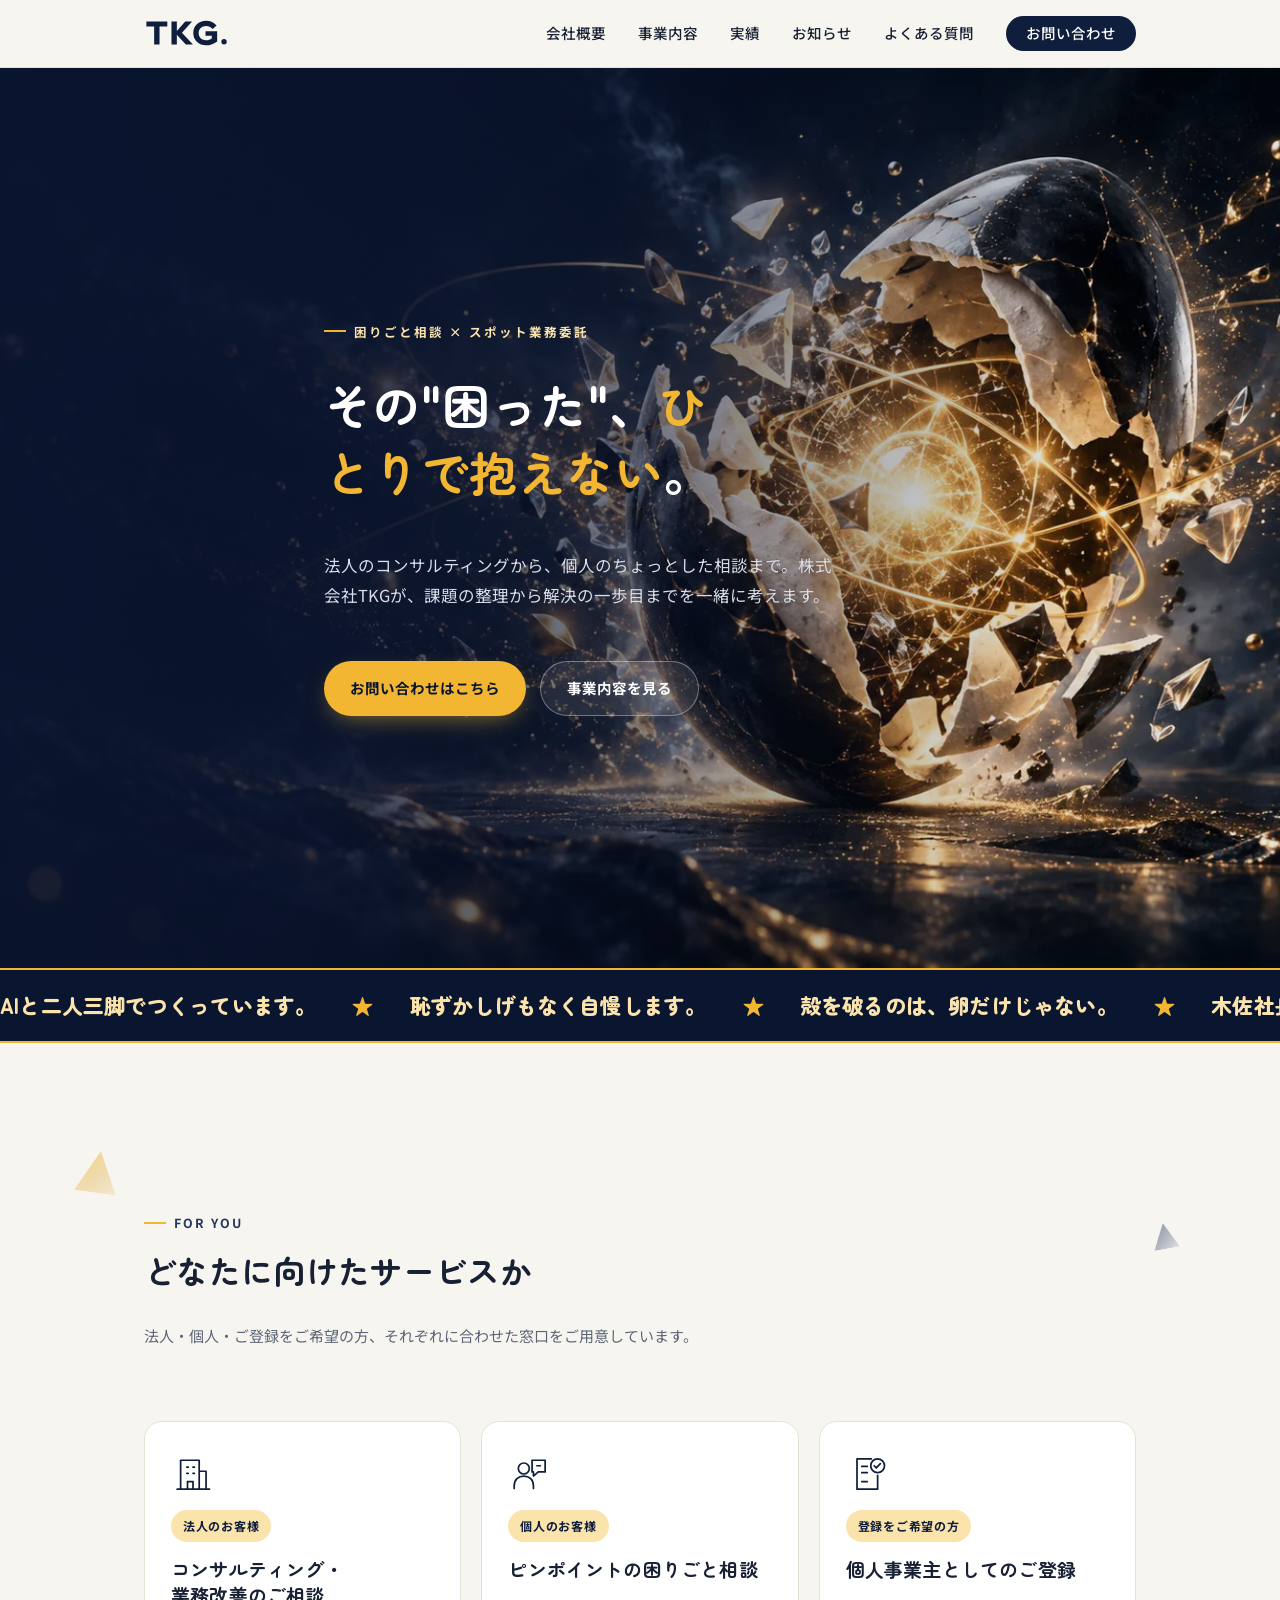
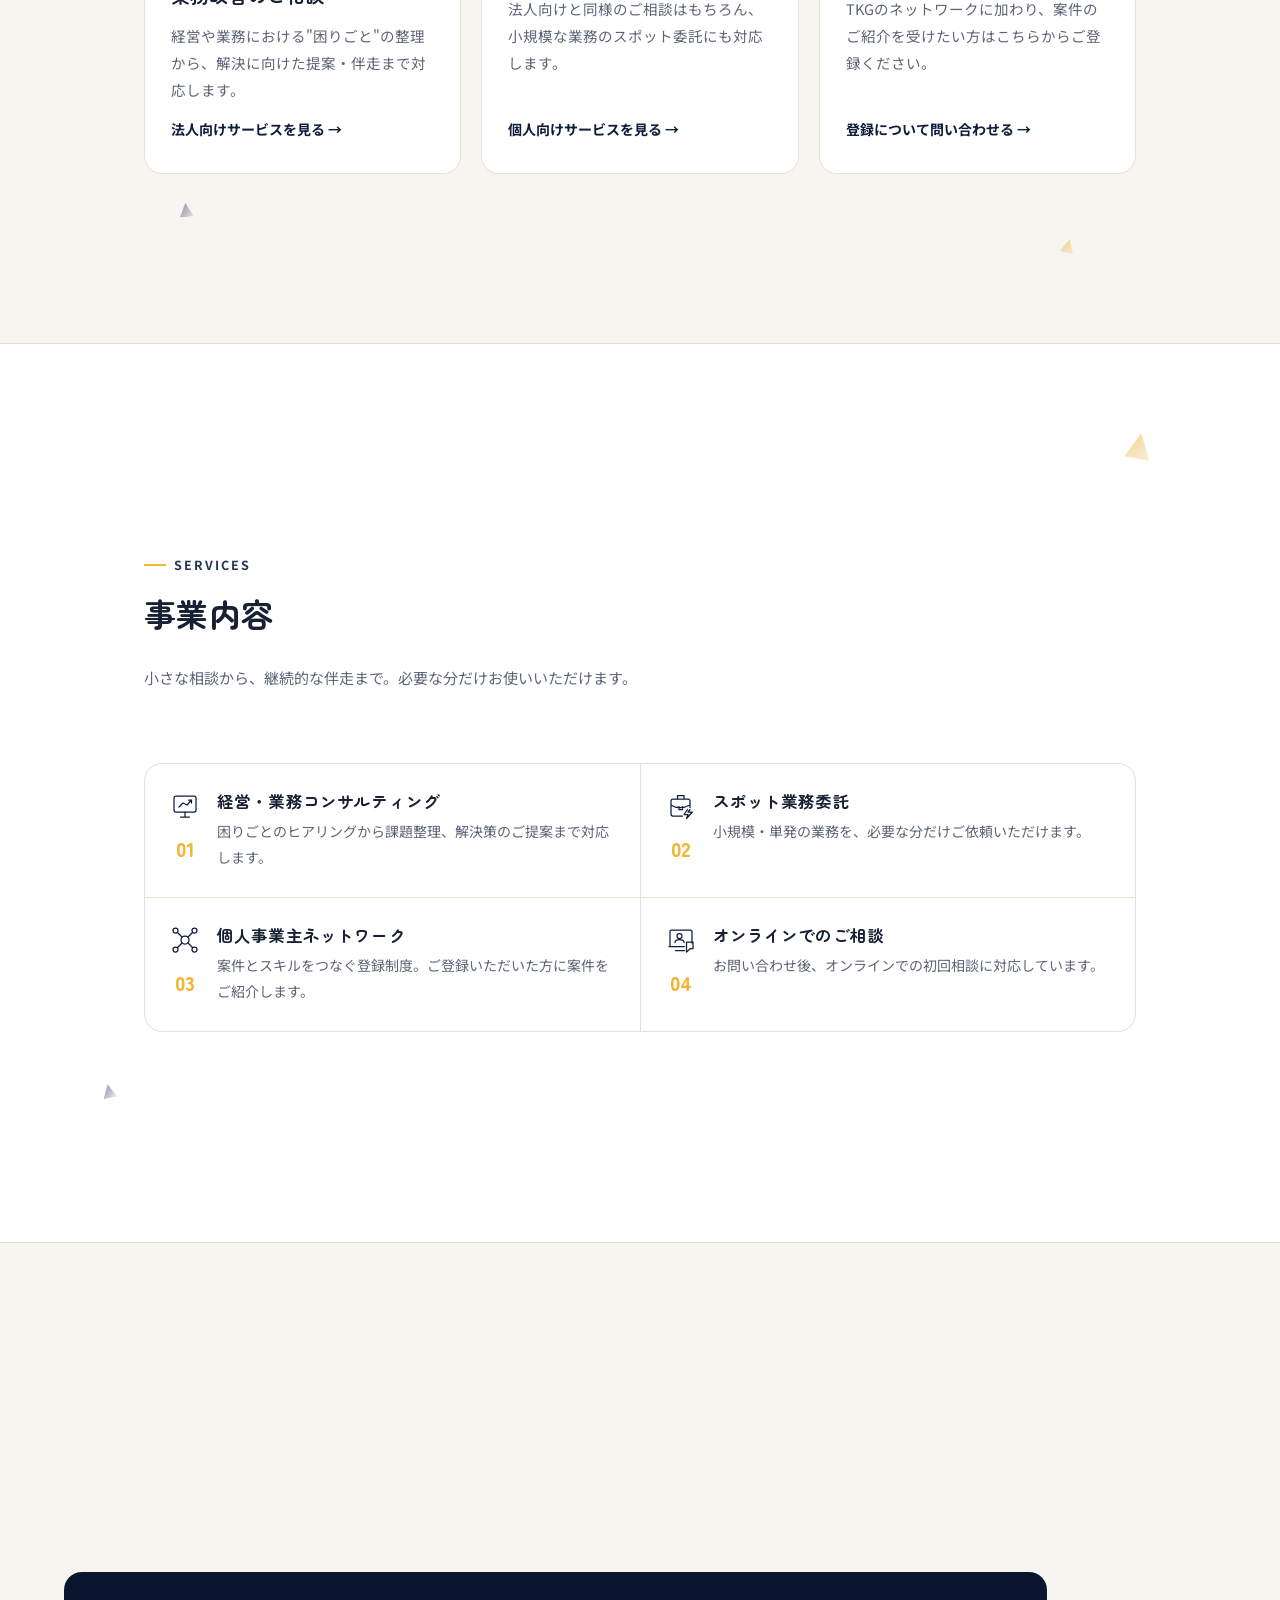
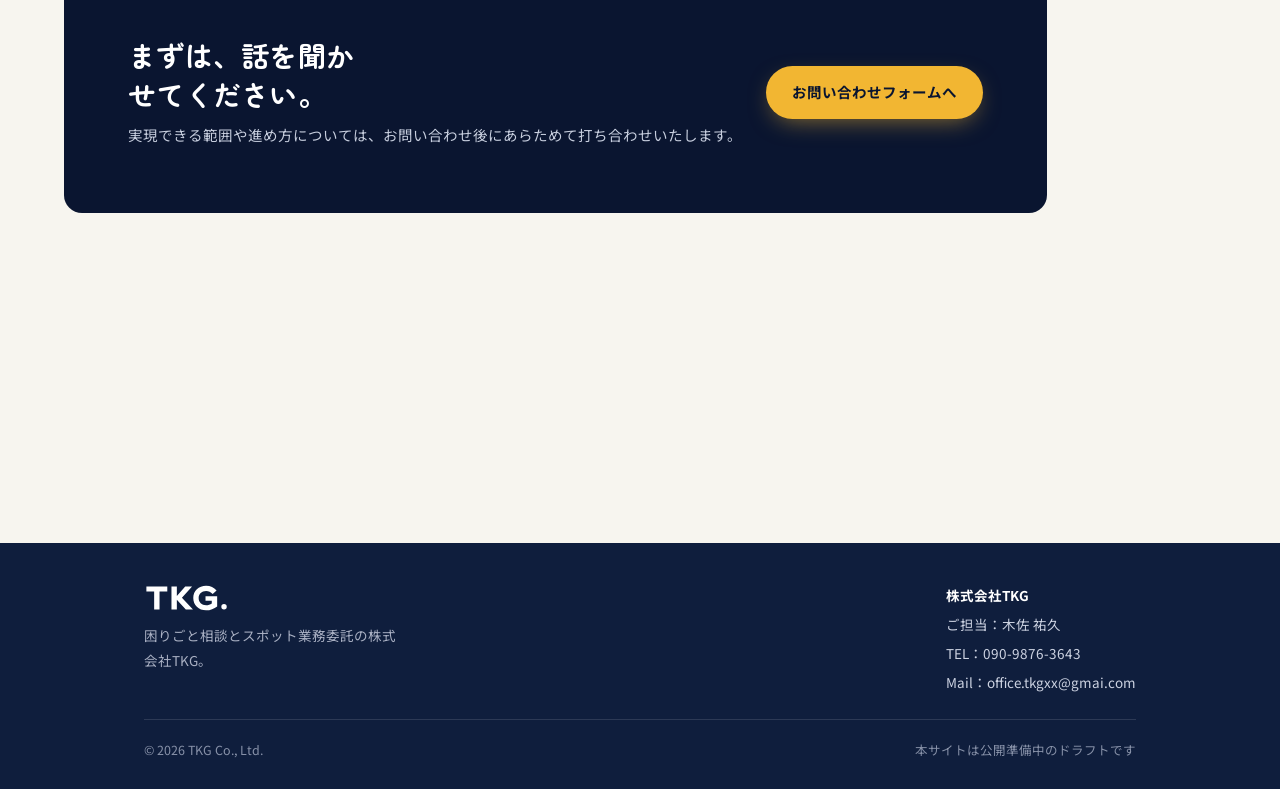
==== index.html @ 66cb8696 "Initial commit: TKG corporate site for temporary GitHub Pages preview Co-Authored-By: Claude Sonnet " ====
<!DOCTYPE html>
<html lang="ja">
<head>
<meta charset="UTF-8">
<meta name="viewport" content="width=device-width, initial-scale=1.0">
<title>株式会社TKG｜困りごと相談とスポット業務委託</title>
<meta name="description" content="株式会社TKGは、法人・個人の困りごと相談から業務改善、スポット業務委託、個人事業主ネットワークまで幅広く対応するコンサルティング会社です。">
<link rel="icon" href="assets/favicon.svg" type="image/svg+xml">
<!-- TODO: 公開ドメイン確定後、og:image / twitter:image を絶対URL（https://…/assets/ogp.png）に -->
<meta property="og:type" content="website">
<meta property="og:title" content="株式会社TKG｜困りごと相談とスポット業務委託">
<meta property="og:description" content="株式会社TKGは、法人・個人の困りごと相談から業務改善、スポット業務委託、個人事業主ネットワークまで幅広く対応するコンサルティング会社です。">
<meta property="og:image" content="assets/ogp.png">
<meta property="og:image:width" content="1200">
<meta property="og:image:height" content="630">
<meta name="twitter:card" content="summary_large_image">
<link rel="preconnect" href="https://fonts.googleapis.com">
<link rel="preconnect" href="https://fonts.gstatic.com" crossorigin>
<link href="https://fonts.googleapis.com/css2?family=Zen+Maru+Gothic:wght@500;700;900&family=Noto+Sans+JP:wght@400;500;700&display=swap" rel="stylesheet">
<link rel="stylesheet" href="css/style.css">
<noscript><style>.reveal{opacity:1!important;transform:none!important;}</style></noscript>
</head>
<body>

<header class="site-header">
  <div class="container">
    <a href="index.html" class="logo" aria-label="株式会社TKG トップページ"><img src="assets/logo-mark.svg" alt="株式会社TKG" width="104" height="36"></a>
    <nav class="nav" id="site-nav">
      <a href="about.html">会社概要</a>
      <a href="services.html">事業内容</a>
      <a href="works.html">実績</a>
      <a href="blog.html">お知らせ</a>
      <a href="faq.html">よくある質問</a>
      <a href="contact.html" class="nav-cta">お問い合わせ</a>
    </nav>
    <button class="nav-toggle" aria-label="メニューを開く" aria-expanded="false" aria-controls="site-nav">
      <svg viewBox="0 0 24 24" fill="none" stroke="currentColor" stroke-width="2" stroke-linecap="round"><line x1="3" y1="6" x2="21" y2="6"/><line x1="3" y1="12" x2="21" y2="12"/><line x1="3" y1="18" x2="21" y2="18"/></svg>
    </button>
  </div>
</header>

<section class="hero hero--index snap-section">
  <video class="hero-video" muted playsinline preload="auto" poster="assets/hero-index.webp">
    <source src="assets/showreel/TKG_showreel_vertical_1080x1920_24fps.mp4" type="video/mp4" media="(max-width: 900px)">
    <source src="assets/showreel/TKG_showreel_1920x1080_24fps.mp4" type="video/mp4">
  </video>
  <div class="container">
    <span class="eyebrow reveal reveal-load">困りごと相談 × スポット業務委託</span>
    <h1 class="reveal reveal-load">その"困った"、<mark>ひとりで抱えない</mark>。</h1>
    <p class="reveal reveal-load">法人のコンサルティングから、個人のちょっとした相談まで。株式会社TKGが、課題の整理から解決の一歩目までを一緒に考えます。</p>
    <div class="hero-actions reveal reveal-load">
      <a href="contact.html" class="btn btn-primary">お問い合わせはこちら</a>
      <a href="services.html" class="btn btn-ghost">事業内容を見る</a>
    </div>
  </div>
</section>

<div class="marquee-band" aria-hidden="true">
  <div class="marquee-track">
    <div class="marquee-group">
      <span>AIと二人三脚でつくっています。</span>
      <span class="marquee-star">★</span>
      <span>恥ずかしげもなく自慢します。</span>
      <span class="marquee-star">★</span>
      <span>殻を破るのは、卵だけじゃない。</span>
      <span class="marquee-star">★</span>
      <span>木佐社長AI、鋭意準備中。</span>
      <span class="marquee-star">★</span>
      <span>困りごとも、殻も、まとめて割ります。</span>
      <span class="marquee-star">★</span>
    </div>
    <div class="marquee-group">
      <span>AIと二人三脚でつくっています。</span>
      <span class="marquee-star">★</span>
      <span>恥ずかしげもなく自慢します。</span>
      <span class="marquee-star">★</span>
      <span>殻を破るのは、卵だけじゃない。</span>
      <span class="marquee-star">★</span>
      <span>木佐社長AI、鋭意準備中。</span>
      <span class="marquee-star">★</span>
      <span>困りごとも、殻も、まとめて割ります。</span>
      <span class="marquee-star">★</span>
    </div>
  </div>
</div>

<section class="audience snap-section" id="audience">
  <div class="shard-field" aria-hidden="true">
    <div class="shard shard--lg reveal shard--scattered" style="top:12%; left:6%; --shard-rot:-30deg; --shard-settle:8deg; --shard-x:-30px; --shard-y:-20px;"></div>
    <div class="shard shard--navy reveal shard--scattered" style="top:20%; right:8%; --shard-rot:40deg; --shard-settle:-10deg; --shard-x:24px; --shard-y:-16px;"></div>
    <div class="shard shard--sm shard--navy reveal shard--scattered" style="bottom:14%; left:14%; --shard-rot:15deg; --shard-settle:-6deg; --shard-x:-16px; --shard-y:18px;"></div>
    <div class="shard shard--sm reveal shard--scattered" style="bottom:10%; right:16%; --shard-rot:-20deg; --shard-settle:14deg; --shard-x:18px; --shard-y:22px;"></div>
  </div>
  <div class="container">
    <div class="section-head reveal">
      <span class="eyebrow">FOR YOU</span>
      <h2>どなたに向けたサービスか</h2>
      <p>法人・個人・ご登録をご希望の方、それぞれに合わせた窓口をご用意しています。</p>
    </div>
    <div class="audience-grid">
      <div class="audience-card reveal">
        <img class="audience-icon" src="assets/icon-corporate.svg" alt="" width="44" height="44">
        <span class="tag">法人のお客様</span>
        <h3>コンサルティング・業務改善のご相談</h3>
        <p>経営や業務における"困りごと"の整理から、解決に向けた提案・伴走まで対応します。</p>
        <a href="services.html#corporate">法人向けサービスを見る →</a>
      </div>
      <div class="audience-card reveal">
        <img class="audience-icon" src="assets/icon-individual.svg" alt="" width="44" height="44">
        <span class="tag">個人のお客様</span>
        <h3>ピンポイントの困りごと相談</h3>
        <p>法人向けと同様のご相談はもちろん、小規模な業務のスポット委託にも対応します。</p>
        <a href="services.html#individual">個人向けサービスを見る →</a>
      </div>
      <div class="audience-card reveal">
        <img class="audience-icon" src="assets/icon-lancer.svg" alt="" width="44" height="44">
        <span class="tag">登録をご希望の方</span>
        <h3>個人事業主としてのご登録</h3>
        <p>TKGのネットワークに加わり、案件のご紹介を受けたい方はこちらからご登録ください。</p>
        <a href="contact.html#register">登録について問い合わせる →</a>
      </div>
    </div>
  </div>
</section>

<section class="services snap-section">
  <div class="shard-field" aria-hidden="true">
    <div class="shard reveal shard--scattered" style="top:10%; right:10%; --shard-rot:-24deg; --shard-settle:10deg; --shard-x:26px; --shard-y:-18px;"></div>
    <div class="shard shard--navy shard--sm reveal shard--scattered" style="bottom:16%; left:8%; --shard-rot:20deg; --shard-settle:-12deg; --shard-x:-20px; --shard-y:16px;"></div>
  </div>
  <div class="container">
    <div class="section-head reveal">
      <span class="eyebrow">SERVICES</span>
      <h2>事業内容</h2>
      <p>小さな相談から、継続的な伴走まで。必要な分だけお使いいただけます。</p>
    </div>
    <div class="service-list">
      <div class="service-item reveal">
        <div class="service-icon-num">
          <img src="assets/icon-consulting.svg" alt="" width="32" height="32">
          <span class="service-num">01</span>
        </div>
        <div>
          <h3>経営・業務コンサルティング</h3>
          <p>困りごとのヒアリングから課題整理、解決策のご提案まで対応します。</p>
        </div>
      </div>
      <div class="service-item reveal">
        <div class="service-icon-num">
          <img src="assets/icon-spotwork.svg" alt="" width="32" height="32">
          <span class="service-num">02</span>
        </div>
        <div>
          <h3>スポット業務委託</h3>
          <p>小規模・単発の業務を、必要な分だけご依頼いただけます。</p>
        </div>
      </div>
      <div class="service-item reveal">
        <div class="service-icon-num">
          <img src="assets/icon-network.svg" alt="" width="32" height="32">
          <span class="service-num">03</span>
        </div>
        <div>
          <h3>個人事業主ネットワーク</h3>
          <p>案件とスキルをつなぐ登録制度。ご登録いただいた方に案件をご紹介します。</p>
        </div>
      </div>
      <div class="service-item reveal">
        <div class="service-icon-num">
          <img src="assets/icon-online.svg" alt="" width="32" height="32">
          <span class="service-num">04</span>
        </div>
        <div>
          <h3>オンラインでのご相談</h3>
          <p>お問い合わせ後、オンラインでの初回相談に対応しています。</p>
        </div>
      </div>
    </div>
  </div>
</section>

<section class="snap-section">
  <div class="cta-band reveal">
    <div>
      <h2>まずは、話を聞かせてください。</h2>
      <p>実現できる範囲や進め方については、お問い合わせ後にあらためて打ち合わせいたします。</p>
    </div>
    <a href="contact.html" class="btn btn-primary">お問い合わせフォームへ</a>
  </div>
</section>

<footer class="site-footer">
  <div class="container">
    <div class="footer-grid">
      <div>
        <a href="index.html" class="logo" aria-label="株式会社TKG トップページ"><img src="assets/logo-mark-white.svg" alt="株式会社TKG" width="104" height="36"></a>
        <p style="margin-top:10px; max-width:32ch; color:#a9b0c3;">困りごと相談とスポット業務委託の株式会社TKG。</p>
      </div>
      <div class="footer-contact">
        <strong style="color:#fff;">株式会社TKG</strong>
        <span>ご担当：木佐 祐久</span>
        <span>TEL：090-9876-3643</span>
        <!-- TODO: メールアドレスの表記をクライアントに確認（gmail.comの"i"抜けの可能性） -->
        <span>Mail：office.tkgxx@gmai.com</span>
      </div>
    </div>
    <div class="footer-bottom">
      <span>&copy; 2026 TKG Co., Ltd.</span>
      <span>本サイトは公開準備中のドラフトです</span>
    </div>
  </div>
</footer>

<script src="js/main.js"></script>
</body>
</html>
---- css/style.css ----
/* ==========================================================================
   株式会社TKG コーポレートサイト — 共通スタイル / デザイントークン
   ========================================================================== */

/* ページ間のシームレス遷移（View Transitions API）。
   対応ブラウザ（Chrome/Edge系）のみ有効。非対応ブラウザは通常の遷移のまま
   ＝追加のフォールバック処理は不要。 */
@view-transition {
  navigation: auto;
}

:root {
  /* カラー */
  --navy: #0f1e3d;
  --navy-deep: #0a1530;
  --navy-soft: #24365e;
  --yellow: #f2b632;
  --yellow-soft: #fbe3ac;
  --paper: #f7f5ef;
  --surface: #ffffff;
  --ink: #182034;
  --muted: #5c6577;
  --border: #e4e1d6;

  /* タイポグラフィ */
  --font-display: "Zen Maru Gothic", "Hiragino Maru Gothic ProN", sans-serif;
  --font-body: "Noto Sans JP", "Hiragino Kaku Gothic ProN", sans-serif;

  /* レイアウト */
  --max-width: 1120px;
  --radius: 18px;
  --gutter: clamp(20px, 5vw, 64px);
}

* {
  box-sizing: border-box;
}

body {
  margin: 0;
  background: var(--paper);
  color: var(--ink);
  font-family: var(--font-body);
  line-height: 1.85;
  font-size: 16px;
  -webkit-font-smoothing: antialiased;
}

img {
  max-width: 100%;
  display: block;
}

a {
  color: inherit;
}

.container {
  max-width: var(--max-width);
  margin: 0 auto;
  padding-inline: var(--gutter);
}

h1, h2, h3 {
  font-family: var(--font-display);
  font-weight: 700;
  line-height: 1.4;
  letter-spacing: 0.01em;
  text-wrap: balance;
  margin: 0;
}

.eyebrow {
  display: inline-flex;
  align-items: center;
  gap: 8px;
  font-size: 12.5px;
  font-weight: 700;
  letter-spacing: 0.16em;
  color: var(--navy-soft);
}

.eyebrow::before {
  content: "";
  width: 22px;
  height: 2px;
  background: var(--yellow);
  display: inline-block;
}

/* ---------- ヘッダー ---------- */

.site-header {
  position: sticky;
  top: 0;
  z-index: 40;
  background: rgba(247, 245, 239, 0.9);
  backdrop-filter: blur(8px);
  border-bottom: 1px solid var(--border);
}

.site-header .container {
  display: flex;
  align-items: center;
  justify-content: space-between;
  padding-block: 16px;
}

.logo {
  display: flex;
  align-items: baseline;
  gap: 6px;
  font-family: var(--font-display);
  font-weight: 900;
  font-size: 22px;
  color: var(--navy);
  text-decoration: none;
}

.site-header .logo {
  view-transition-name: site-logo;
}

.logo span {
  color: var(--yellow);
}

.nav {
  display: flex;
  align-items: center;
  gap: clamp(16px, 3vw, 32px);
}

.nav a {
  font-size: 14.5px;
  font-weight: 500;
  text-decoration: none;
  color: var(--ink);
  position: relative;
  padding-block: 4px;
}

.nav a::after {
  content: "";
  position: absolute;
  left: 0;
  right: 0;
  bottom: 0;
  height: 2px;
  background: var(--yellow);
  transform: scaleX(0);
  transform-origin: left;
  transition: transform 0.25s ease;
}

.nav a:hover::after,
.nav a:focus-visible::after {
  transform: scaleX(1);
}

.nav-cta {
  background: var(--navy);
  color: #fff !important;
  padding: 9px 20px;
  border-radius: 999px;
}

.nav-cta::after {
  display: none;
}

.nav-toggle {
  display: none;
  background: none;
  border: none;
  cursor: pointer;
  padding: 8px;
}

.nav-toggle svg {
  width: 24px;
  height: 24px;
}

@media (max-width: 780px) {
  .nav-toggle {
    display: block;
  }

  .nav {
    position: fixed;
    inset: 64px 0 auto 0;
    flex-direction: column;
    align-items: flex-start;
    background: var(--surface);
    padding: 20px var(--gutter) 28px;
    gap: 18px;
    border-bottom: 1px solid var(--border);
    transform: translateY(-12px);
    opacity: 0;
    pointer-events: none;
    transition: transform 0.2s ease, opacity 0.2s ease;
  }

  .nav.is-open {
    transform: translateY(0);
    opacity: 1;
    pointer-events: auto;
  }

  .nav-cta {
    align-self: flex-start;
  }
}

/* ---------- ヒーロー ---------- */

.hero {
  position: relative;
  overflow: hidden;
  background: var(--navy);
  color: #fff;
  view-transition-name: page-hero;
}

/* ヒーロー画像（Codex納品／assets/hero-*.webp）。共通のグラデーションで
   左側（見出しが乗る側）を暗く落とし、被写体が主に右側にある構図に合わせる。
   ページごとの画像は .hero--xxx / .page-header--xxx の --hero-image で指定。 */
.hero,
.page-header {
  background-image:
    linear-gradient(100deg, rgba(10, 21, 48, 0.95) 0%, rgba(10, 21, 48, 0.82) 32%, rgba(10, 21, 48, 0.42) 58%, rgba(10, 21, 48, 0.1) 80%),
    var(--hero-image, none);
  background-size: cover;
  background-position: center;
  background-repeat: no-repeat;
}

.hero--index { --hero-image: url("../assets/hero-index.webp"); }
.hero--about { --hero-image: url("../assets/hero-about.webp"); }
.hero--services { --hero-image: url("../assets/hero-services.webp"); }
.page-header--works { --hero-image: url("../assets/hero-works.webp"); }
.page-header--blog { --hero-image: url("../assets/hero-blog.webp"); }
.page-header--contact { --hero-image: url("../assets/hero-contact.webp"); }
.page-header--faq { --hero-image: url("../assets/hero-faq.webp"); }

@media (max-width: 640px) {
  .hero,
  .page-header {
    background-image:
      linear-gradient(rgba(10, 21, 48, 0.6), rgba(10, 21, 48, 0.6)),
      var(--hero-image-mobile, var(--hero-image, none));
    background-position: center;
  }

  .hero--index { --hero-image-mobile: url("../assets/showreel/hero-vertical-poster.webp"); }
  .hero--about { --hero-image-mobile: url("../assets/hero-about-mobile.webp"); }
  .hero--services { --hero-image-mobile: url("../assets/hero-services-mobile.webp"); }
  .page-header--works { --hero-image-mobile: url("../assets/hero-works-mobile.webp"); }
  .page-header--blog { --hero-image-mobile: url("../assets/hero-blog-mobile.webp"); }
  .page-header--contact { --hero-image-mobile: url("../assets/hero-contact-mobile.webp"); }
  .page-header--faq { --hero-image-mobile: url("../assets/hero-faq-mobile.webp"); }

  .hero--index.has-video::before {
    background-image: linear-gradient(rgba(10, 21, 48, 0.55), rgba(10, 21, 48, 0.55));
  }
}

.hero-canvas {
  position: absolute;
  inset: 0;
  width: 100%;
  height: 100%;
  opacity: 0.55;
}

/* ---------- トップページのショーリール動画（デスクトップのみ・JSで判定） ---------- */

.hero-video {
  position: absolute;
  inset: 0;
  width: 100%;
  height: 100%;
  object-fit: cover;
  z-index: 0;
}

.hero--index.has-video::before {
  content: "";
  position: absolute;
  inset: 0;
  z-index: 1;
  background-image: linear-gradient(100deg, rgba(10, 21, 48, 0.95) 0%, rgba(10, 21, 48, 0.82) 32%, rgba(10, 21, 48, 0.42) 58%, rgba(10, 21, 48, 0.1) 80%);
  pointer-events: none;
}

.hero .container {
  position: relative;
  z-index: 2;
  padding-block: clamp(64px, 12vw, 128px);
  display: flex;
  flex-direction: column;
  gap: 28px;
  max-width: 760px;
}

.hero .eyebrow {
  color: var(--yellow-soft);
}

.hero .eyebrow::before {
  background: var(--yellow);
}

.hero h1 {
  font-size: clamp(30px, 5.4vw, 48px);
  color: #fff;
}

.hero h1 mark {
  background: none;
  color: var(--yellow);
}

.hero p {
  font-size: 16.5px;
  color: #d8ddea;
  max-width: 58ch;
}

.hero-actions {
  display: flex;
  flex-wrap: wrap;
  gap: 14px;
  margin-top: 6px;
}

.btn {
  display: inline-flex;
  align-items: center;
  gap: 8px;
  font-family: var(--font-body);
  font-weight: 700;
  font-size: 14.5px;
  text-decoration: none;
  padding: 13px 26px;
  border-radius: 999px;
  transition: transform 0.15s ease, box-shadow 0.15s ease;
}

.btn:hover {
  transform: translateY(-1px);
}

.btn-primary {
  background: var(--yellow);
  color: var(--navy-deep);
  box-shadow: 0 8px 24px -8px rgba(242, 182, 50, 0.6);
}

.btn-ghost {
  background: rgba(255, 255, 255, 0.08);
  color: #fff;
  border: 1px solid rgba(255, 255, 255, 0.35);
}

/* ---------- セクション共通 ---------- */

section {
  padding-block: clamp(56px, 9vw, 96px);
}

.section-head {
  display: flex;
  flex-direction: column;
  gap: 14px;
  max-width: 640px;
  margin-bottom: clamp(32px, 6vw, 56px);
}

.section-head h2 {
  font-size: clamp(24px, 3.6vw, 32px);
}

.section-head p {
  color: var(--muted);
  font-size: 15px;
}

/* ---------- ターゲットカード ---------- */

.audience-grid {
  display: grid;
  grid-template-columns: repeat(3, 1fr);
  gap: 20px;
}

.audience-card {
  background: var(--surface);
  border: 1px solid var(--border);
  border-radius: var(--radius);
  padding: 30px 26px;
  display: flex;
  flex-direction: column;
  gap: 14px;
}

.audience-card .tag {
  align-self: flex-start;
  font-size: 12px;
  font-weight: 700;
  letter-spacing: 0.06em;
  color: var(--navy);
  background: var(--yellow-soft);
  padding: 5px 12px;
  border-radius: 999px;
}

.audience-card h3 {
  font-size: 19px;
}

.audience-card p {
  color: var(--muted);
  font-size: 14.5px;
  margin: 0;
}

.audience-card a {
  margin-top: auto;
  font-size: 14px;
  font-weight: 700;
  color: var(--navy);
  text-decoration: none;
  display: inline-flex;
  align-items: center;
  gap: 6px;
}

/* ---------- サービス帯 ---------- */

.services {
  background: var(--surface);
  border-top: 1px solid var(--border);
  border-bottom: 1px solid var(--border);
}

.service-list {
  display: grid;
  grid-template-columns: repeat(2, 1fr);
  gap: 1px;
  background: var(--border);
  border: 1px solid var(--border);
  border-radius: var(--radius);
  overflow: hidden;
}

.service-item {
  background: var(--surface);
  padding: 26px 24px;
  display: flex;
  gap: 16px;
}

.service-num {
  font-family: var(--font-display);
  font-weight: 900;
  font-size: 20px;
  color: var(--yellow);
  flex-shrink: 0;
  font-variant-numeric: tabular-nums;
}

.service-item h3 {
  font-size: 16.5px;
  margin-bottom: 6px;
}

.service-item p {
  margin: 0;
  color: var(--muted);
  font-size: 14px;
}

/* ---------- CTA帯 ---------- */

.cta-band {
  background: var(--navy-deep);
  color: #fff;
  border-radius: var(--radius);
  margin-inline: var(--gutter);
  padding: clamp(40px, 7vw, 64px);
  display: flex;
  flex-wrap: wrap;
  align-items: center;
  justify-content: space-between;
  gap: 24px;
}

.cta-band h2 {
  color: #fff;
  font-size: clamp(22px, 3.2vw, 28px);
  max-width: 30ch;
}

.cta-band p {
  color: #c7cede;
  margin: 8px 0 0;
  font-size: 14.5px;
}

/* ---------- フッター ---------- */

.site-footer {
  background: var(--navy);
  color: #cdd3e2;
  font-size: 13.5px;
}

.site-footer .container {
  padding-block: 40px 28px;
  display: flex;
  flex-direction: column;
  gap: 24px;
}

.footer-grid {
  display: flex;
  flex-wrap: wrap;
  justify-content: space-between;
  gap: 24px;
}

.footer-grid .logo {
  color: #fff;
}

.footer-contact {
  display: flex;
  flex-direction: column;
  gap: 4px;
}

.footer-bottom {
  border-top: 1px solid rgba(255, 255, 255, 0.12);
  padding-top: 18px;
  display: flex;
  flex-wrap: wrap;
  gap: 12px;
  justify-content: space-between;
  color: #8791a8;
  font-size: 12.5px;
}

/* ---------- スクロール演出（reveal） ---------- */

.reveal {
  opacity: 0;
  transform: translateY(22px);
  transition: opacity 0.6s ease, transform 0.6s ease;
}

.reveal.is-visible {
  opacity: 1;
  transform: none;
}

/* ---------- フルスクリーン・スライド演出 ----------
   参考サイトのような「1画面ずつスライドしながら新しい情報が現れる」体験。
   CSSのscroll-snapだけだと、スマホの強いスワイプで途中のスライドを
   飛び越えてしまう問題があるため、js/main.js側でスクロールそのものを
   1ジェスチャー＝1スライド分に制御している（このCSSはあくまで見た目用）。 */

.snap-section {
  position: relative;
  min-height: 100dvh;
  display: flex;
  align-items: center;
}

.snap-section > .container,
.snap-section.hero {
  width: 100%;
}

/* ---------- スマホ：カード1枚＝1スライド ----------
   横スワイプにはせず、あくまで縦スライドのまま。
   その代わり各カードの出現演出だけ横（translateX）から
   スライドインさせて、"横スライドの挙動"を持たせている。 */

@media (max-width: 900px) {
  .audience.snap-section,
  .services.snap-section {
    display: block;
    min-height: auto;
    padding-block: 0;
  }

  .audience-grid,
  .service-list {
    display: block;
    background: none;
    border: none;
    border-radius: 0;
    gap: 0;
  }

  .section-head,
  .audience-card,
  .service-item {
    min-height: 100dvh;
    border-radius: 0;
    border: none;
    border-bottom: 1px solid var(--border);
    padding-inline: var(--gutter);
  }

  .section-head {
    display: flex;
    flex-direction: column;
    justify-content: center;
    margin-bottom: 0;
  }

  .audience-card {
    justify-content: center;
    background: none;
  }

  .audience-card a {
    margin-top: 0;
  }

  .service-item {
    align-items: center;
    background: none;
  }

  .audience-card h3 {
    font-size: 23px;
  }

  .service-item h3 {
    font-size: 19px;
  }

  /* 出現演出：縦スクロールで画面に入りつつ、中身は横からスライドイン */
  .audience-card.reveal,
  .service-item.reveal {
    transform: translateX(42px);
  }

  .audience-card:nth-child(even).reveal,
  .service-item:nth-child(even).reveal {
    transform: translateX(-42px);
  }

  .audience-card.reveal.is-visible,
  .service-item.reveal.is-visible {
    transform: none;
  }
}

@media (prefers-reduced-motion: reduce) {
  * {
    animation-duration: 0.01ms !important;
    transition-duration: 0.01ms !important;
  }
}

/* ==========================================================================
   下層ページ共通コンポーネント
   ========================================================================== */

/* ---------- ページ見出し帯（フルスクリーンにしない下層ページ用） ---------- */

.page-header {
  background-color: var(--navy);
  color: #fff;
  padding-block: clamp(48px, 10vw, 80px) clamp(32px, 6vw, 56px);
  view-transition-name: page-hero;
}

.page-header .eyebrow {
  color: var(--yellow-soft);
}

.page-header .eyebrow::before {
  background: var(--yellow);
}

.page-header h1 {
  color: #fff;
  font-size: clamp(26px, 4vw, 36px);
}

.page-header p {
  color: #d8ddea;
  max-width: 56ch;
  margin: 10px 0 0;
}

/* ---------- 会社概要：基本情報テーブル ---------- */

.info-table {
  display: grid;
  grid-template-columns: 140px 1fr;
  gap: 16px 24px;
  max-width: 640px;
  margin: 0;
}

.info-table dt {
  color: var(--muted);
  font-size: 13px;
  font-weight: 500;
}

.info-table dd {
  margin: 0;
  font-size: 15px;
}

@media (max-width: 560px) {
  .info-table {
    grid-template-columns: 1fr;
  }

  .info-table dt {
    margin-top: 10px;
  }
}

/* ---------- 会社概要：代表挨拶 ---------- */

.rep-message {
  display: flex;
  gap: 28px;
  align-items: flex-start;
  max-width: 680px;
}

.avatar-placeholder {
  width: 112px;
  height: 112px;
  border-radius: 50%;
  background: var(--navy-soft);
  color: #fff;
  display: flex;
  align-items: center;
  justify-content: center;
  font-family: var(--font-display);
  font-weight: 900;
  font-size: 28px;
  flex-shrink: 0;
}

.rep-text p {
  margin: 0 0 12px;
  color: var(--muted);
  font-size: 14.5px;
}

.rep-name {
  font-weight: 700;
  font-size: 15px;
  margin-top: 6px;
}

.rep-role {
  color: var(--muted);
  font-size: 13px;
}

@media (max-width: 640px) {
  .rep-message {
    flex-direction: column;
    align-items: center;
    text-align: center;
  }
}

/* ---------- 空状態（実績・お知らせが未登録のとき） ---------- */

.empty-state {
  border: 1px dashed var(--border);
  border-radius: var(--radius);
  padding: clamp(40px, 8vw, 64px) 24px;
  text-align: center;
  color: var(--muted);
  max-width: 640px;
  margin-inline: auto;
}

.empty-state strong {
  display: block;
  color: var(--ink);
  font-size: 17px;
  margin-bottom: 8px;
}

/* ---------- FAQアコーディオン ---------- */

.faq-list {
  display: flex;
  flex-direction: column;
  gap: 12px;
  max-width: 720px;
}

.faq-item {
  border: 1px solid var(--border);
  border-radius: var(--radius);
  overflow: hidden;
  background: var(--surface);
}

.faq-question {
  width: 100%;
  text-align: left;
  background: none;
  border: none;
  cursor: pointer;
  font: inherit;
  font-weight: 700;
  font-size: 15.5px;
  color: var(--ink);
  padding: 18px 22px;
  display: flex;
  justify-content: space-between;
  align-items: center;
  gap: 16px;
}

.faq-question .q-icon {
  flex-shrink: 0;
  width: 20px;
  height: 20px;
  position: relative;
}

.faq-question .q-icon::before,
.faq-question .q-icon::after {
  content: "";
  position: absolute;
  background: var(--navy);
  border-radius: 2px;
}

.faq-question .q-icon::before {
  top: 9px;
  left: 2px;
  right: 2px;
  height: 2px;
}

.faq-question .q-icon::after {
  left: 9px;
  top: 2px;
  bottom: 2px;
  width: 2px;
  transition: transform 0.2s ease;
}

.faq-item.is-open .q-icon::after {
  transform: scaleY(0);
}

.faq-answer {
  max-height: 0;
  overflow: hidden;
  transition: max-height 0.3s ease;
  padding-inline: 22px;
}

.faq-answer p {
  margin: 0;
  padding-bottom: 20px;
  color: var(--muted);
  font-size: 14.5px;
}

.faq-note {
  border: 1px solid var(--border);
  border-radius: var(--radius);
  padding: 20px 22px;
  background: var(--yellow-soft);
  max-width: 720px;
  font-size: 14px;
  color: var(--ink);
}

/* ---------- お問い合わせフォーム ---------- */

.contact-form {
  max-width: 720px;
}

.form-grid {
  display: grid;
  grid-template-columns: 1fr 1fr;
  gap: 20px;
}

@media (max-width: 640px) {
  .form-grid {
    grid-template-columns: 1fr;
  }
}

.form-field {
  display: flex;
  flex-direction: column;
  gap: 6px;
}

.form-field.full {
  grid-column: 1 / -1;
}

.form-field label {
  font-size: 13px;
  font-weight: 600;
  color: var(--ink);
}

.form-field input,
.form-field textarea {
  font: inherit;
  font-size: 14.5px;
  padding: 12px 14px;
  border: 1px solid var(--border);
  border-radius: 10px;
  background: var(--surface);
  color: var(--ink);
}

.form-field textarea {
  min-height: 140px;
  resize: vertical;
}

.radio-group {
  display: flex;
  flex-wrap: wrap;
  gap: 10px;
}

.radio-option {
  display: flex;
  align-items: center;
  gap: 6px;
  font-size: 14px;
  border: 1px solid var(--border);
  border-radius: 999px;
  padding: 8px 16px;
  cursor: pointer;
}

.radio-option input {
  accent-color: var(--navy);
}

.form-note {
  font-size: 12.5px;
  color: var(--muted);
  margin-top: 4px;
}

/* ==========================================================================
   Codex納品グラフィックの組み込み
   ========================================================================== */

.logo img {
  display: block;
  height: 30px;
  width: auto;
}

.audience-icon {
  width: 44px;
  height: 44px;
}

.service-icon-num {
  display: flex;
  flex-direction: column;
  align-items: center;
  gap: 8px;
  flex-shrink: 0;
}

.service-icon-num img {
  width: 32px;
  height: 32px;
}

.rep-avatar {
  width: 112px;
  height: 112px;
  border-radius: 50%;
  object-fit: cover;
  flex-shrink: 0;
  background: var(--navy-soft);
}

.rep-caption {
  font-size: 12px;
  color: var(--muted);
  margin-top: 8px;
}

.rep-fun-card {
  margin-top: 32px;
  padding: 24px 26px;
  border: 1px dashed var(--border);
  border-radius: var(--radius);
  background: var(--surface);
  max-width: 640px;
}

.rep-fun-card h3 {
  font-size: 17px;
  margin: 4px 0 16px;
}

.rep-fun-list {
  display: grid;
  grid-template-columns: repeat(2, 1fr);
  gap: 14px 20px;
  margin: 0 0 18px;
}

.rep-fun-item dt {
  font-size: 12px;
  color: var(--muted);
  margin-bottom: 2px;
}

.rep-fun-item dd {
  margin: 0;
  font-size: 14.5px;
  font-weight: 700;
}

@media (max-width: 520px) {
  .rep-fun-list {
    grid-template-columns: 1fr;
  }
}

.rep-poke-btn {
  font: inherit;
  font-weight: 700;
  font-size: 14px;
  color: var(--navy);
  background: var(--yellow-soft);
  border: none;
  border-radius: 999px;
  padding: 10px 20px;
  cursor: pointer;
}

.rep-poke-btn:hover {
  filter: brightness(0.97);
}

.rep-poke-line {
  margin: 12px 0 0;
  font-size: 13.5px;
  color: var(--muted);
  min-height: 20px;
}

.faq-note-inner {
  display: flex;
  gap: 16px;
  align-items: flex-start;
}

.faq-note-avatar {
  width: 48px;
  height: 48px;
  border-radius: 50%;
  object-fit: cover;
  flex-shrink: 0;
}

.works-grid {
  display: grid;
  grid-template-columns: repeat(3, 1fr);
  gap: 20px;
  margin-top: 28px;
}

@media (max-width: 720px) {
  .works-grid {
    grid-template-columns: 1fr;
  }
}

.works-grid figure {
  margin: 0;
}

.works-grid img {
  width: 100%;
  border-radius: var(--radius);
  border: 1px solid var(--border);
  display: block;
}

.works-grid figcaption {
  font-size: 12.5px;
  color: var(--muted);
  margin-top: 8px;
}

/* ==========================================================================
   参考サイト調査後の追加演出（2026-09-28）
   ========================================================================== */

/* ---------- マーキー帯（AIで作っていることを恥ずかしげもなく自慢する） ---------- */

.marquee-band {
  overflow: hidden;
  background: var(--navy-deep);
  border-block: 2px solid var(--yellow);
  padding-block: 16px;
}

.marquee-track {
  display: flex;
  width: max-content;
  white-space: nowrap;
  animation: marquee-scroll 26s linear infinite;
}

.marquee-group {
  display: flex;
  align-items: center;
  gap: 36px;
  padding-right: 36px;
}

.marquee-track span {
  font-family: var(--font-display);
  font-weight: 900;
  font-size: clamp(15px, 2.2vw, 21px);
  color: var(--yellow-soft);
  letter-spacing: 0.01em;
}

.marquee-track .marquee-star {
  color: var(--yellow);
}

@keyframes marquee-scroll {
  from {
    transform: translateX(0);
  }
  to {
    transform: translateX(-50%);
  }
}

@media (prefers-reduced-motion: reduce) {
  .marquee-track {
    animation: none;
  }
}

/* ---------- 散りばめる破片（Codex納品までのCSS仮素材） ---------- */

.shard-field {
  position: absolute;
  inset: 0;
  overflow: hidden;
  pointer-events: none;
  z-index: 0;
}

.shard {
  position: absolute;
  width: 26px;
  height: 26px;
  clip-path: polygon(50% 0%, 100% 100%, 0% 100%);
  background: linear-gradient(135deg, var(--yellow) 0%, rgba(242, 182, 50, 0.25) 100%);
  opacity: 0.55;
  filter: drop-shadow(0 3px 8px rgba(15, 30, 61, 0.2));
  transition: transform 0.8s cubic-bezier(0.16, 1, 0.3, 1), opacity 0.8s ease;
}

.shard--navy {
  background: linear-gradient(135deg, var(--navy-soft) 0%, rgba(36, 54, 94, 0.15) 100%);
}

.shard--sm {
  width: 14px;
  height: 14px;
}

.shard--lg {
  width: 42px;
  height: 42px;
}

.shard--scattered {
  transform: translate(var(--shard-x, 0), var(--shard-y, -24px)) rotate(var(--shard-rot, 25deg));
  opacity: 0;
}

.shard--scattered.is-visible {
  transform: translate(0, 0) rotate(var(--shard-settle, 12deg));
  opacity: 0.55;
}

@media (prefers-reduced-motion: reduce) {
  .shard--scattered,
  .shard--scattered.is-visible {
    transition: none;
    transform: none;
    opacity: 0.55;
  }
}

/* ---------- 事業内容ページ：大きな番号でインパクトを出す ---------- */

.section-head--impact {
  position: relative;
}

.section-head--impact .big-number {
  position: absolute;
  top: -0.4em;
  right: -0.05em;
  font-family: var(--font-display);
  font-weight: 900;
  font-size: clamp(140px, 24vw, 320px);
  line-height: 1;
  color: var(--yellow-soft);
  opacity: 0.5;
  z-index: -1;
  pointer-events: none;
  user-select: none;
  font-variant-numeric: tabular-nums;
}

.section-head--impact h2 {
  font-size: clamp(38px, 7vw, 84px);
  line-height: 1.05;
}

@media (max-width: 640px) {
  .section-head--impact .big-number {
    font-size: clamp(100px, 40vw, 200px);
    top: -0.25em;
  }
}
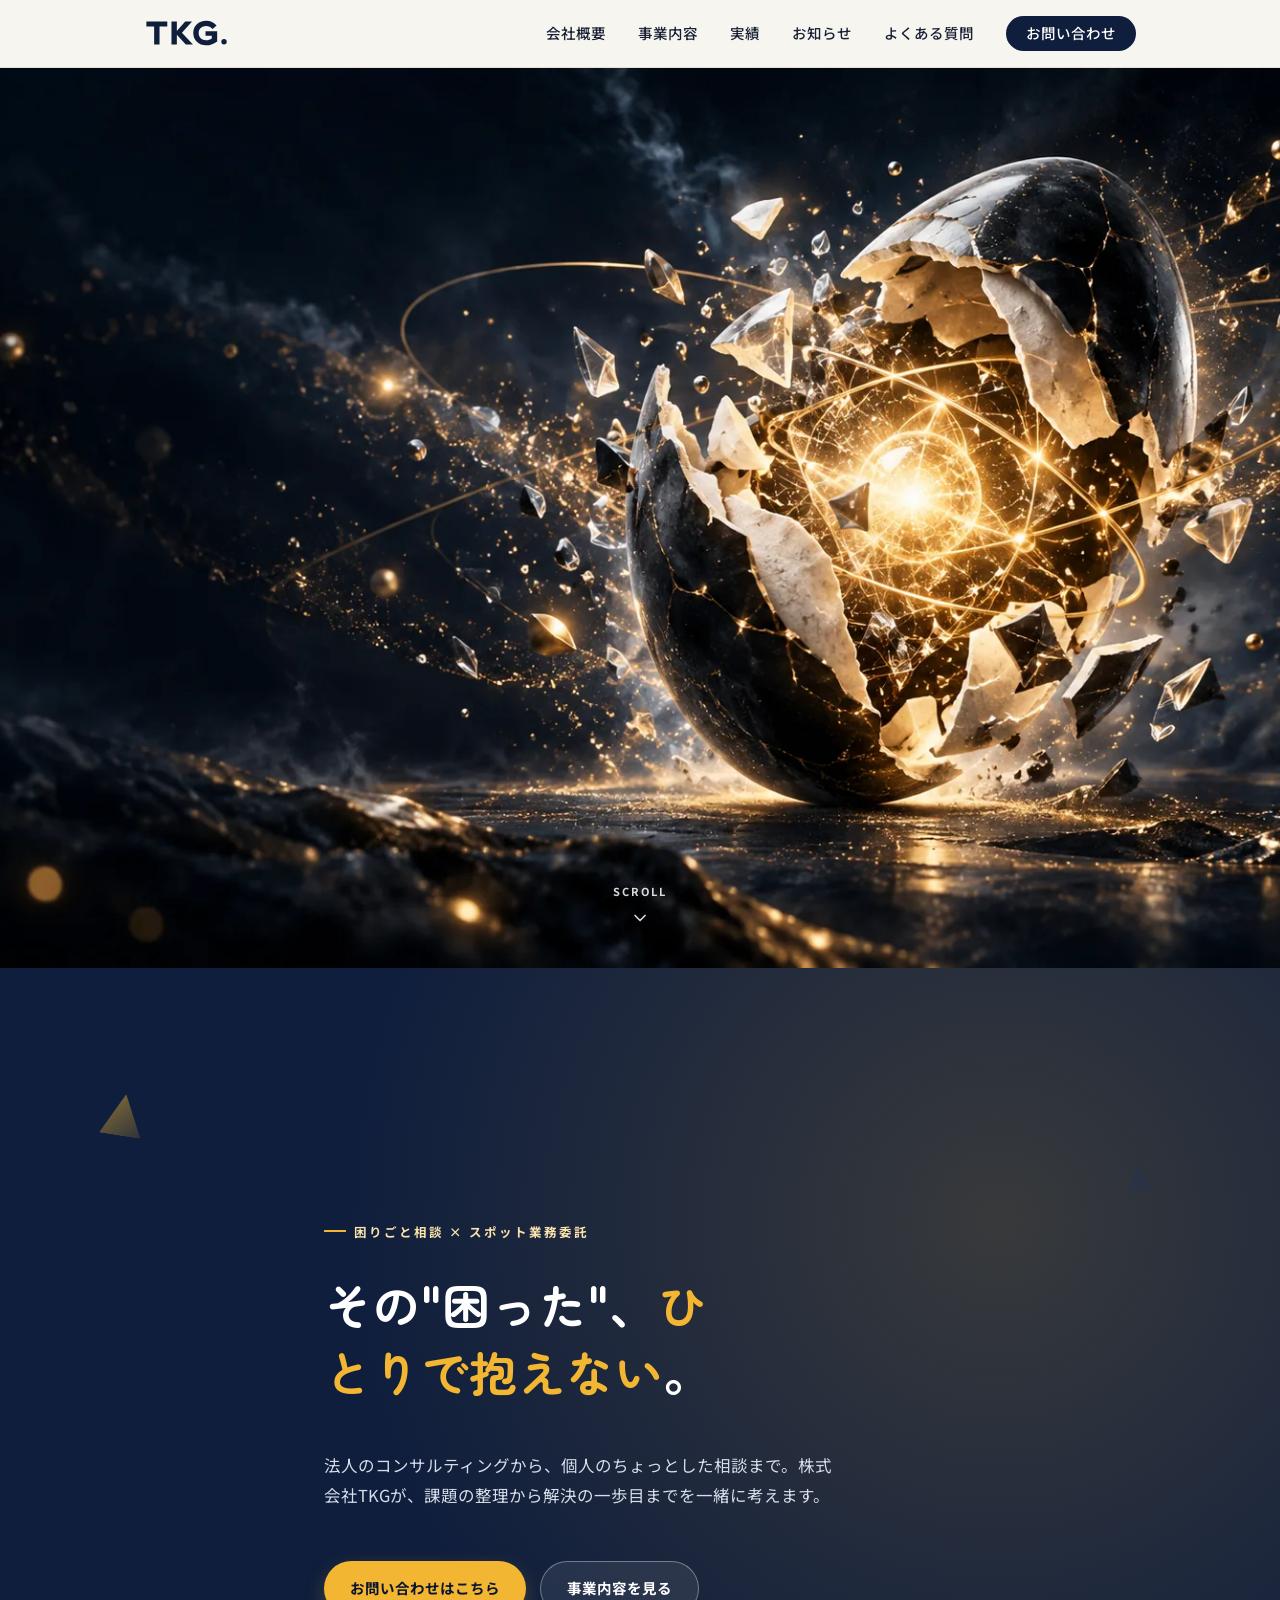
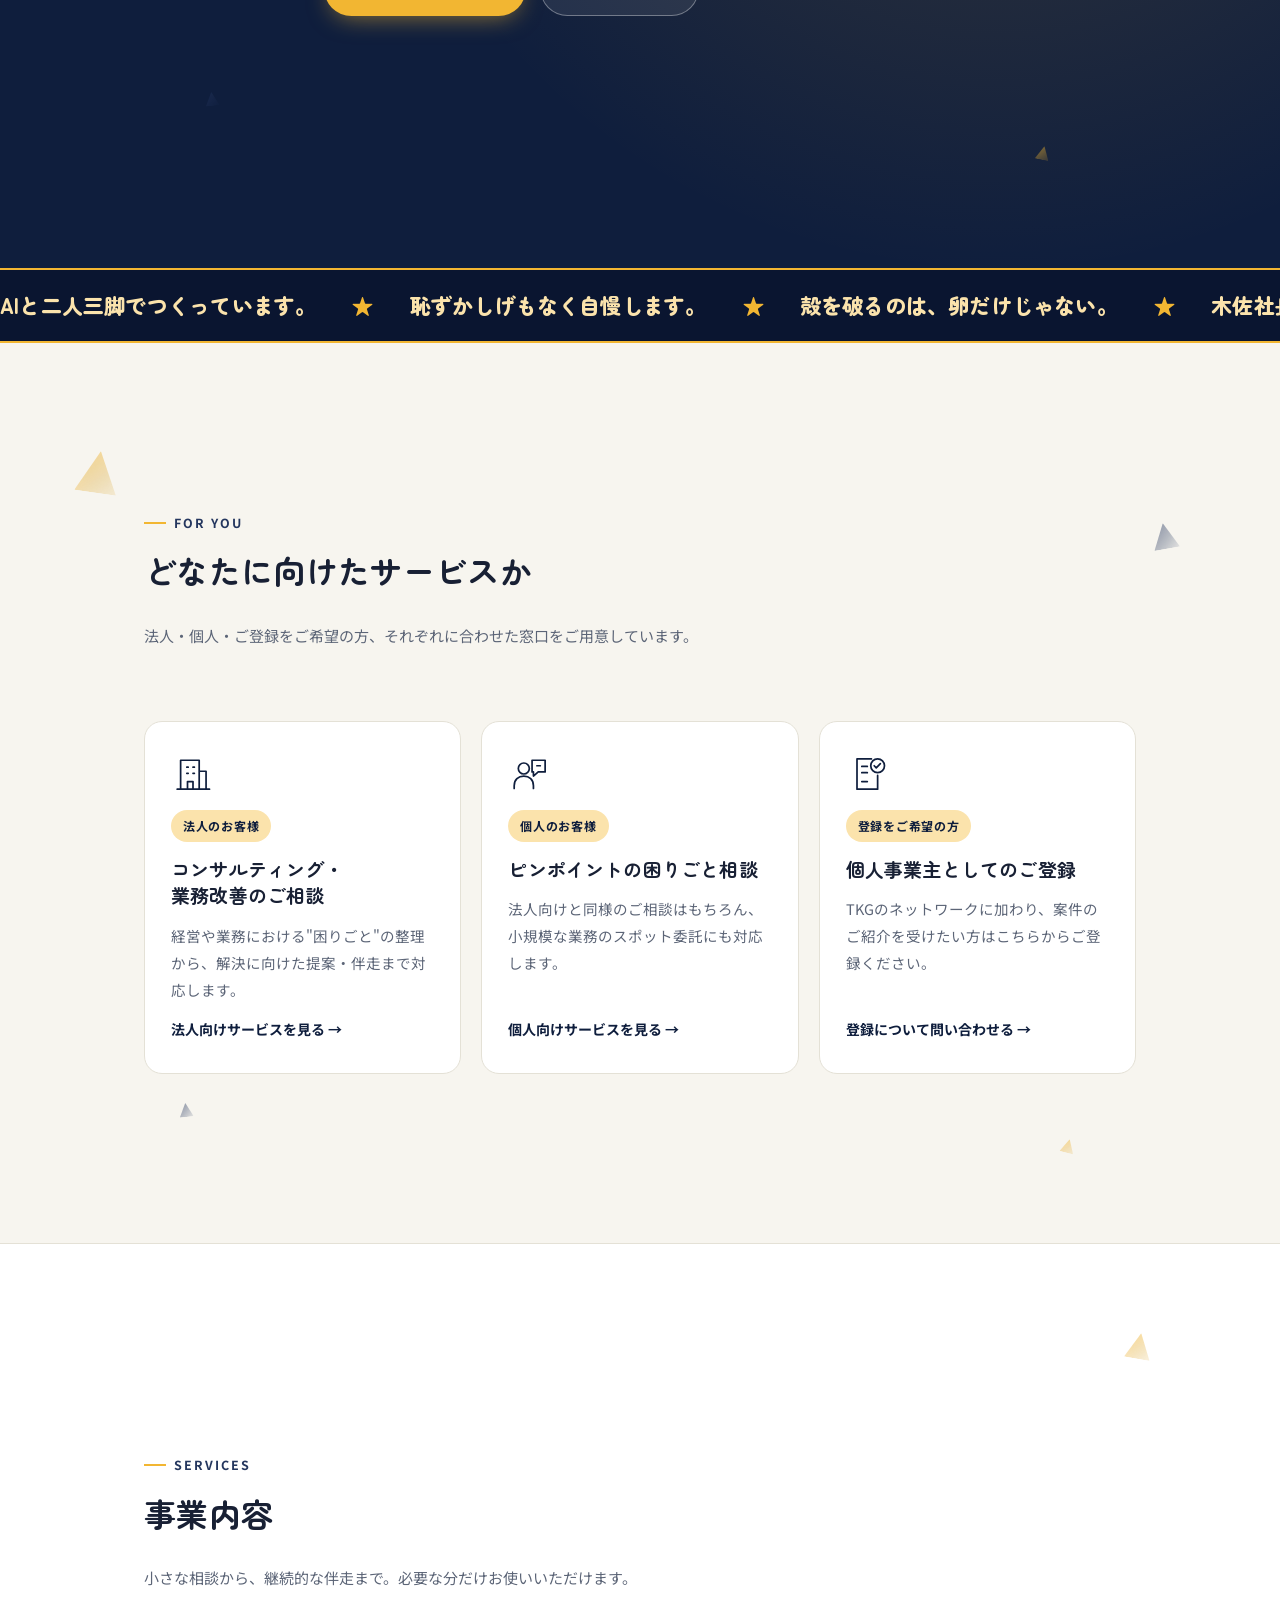
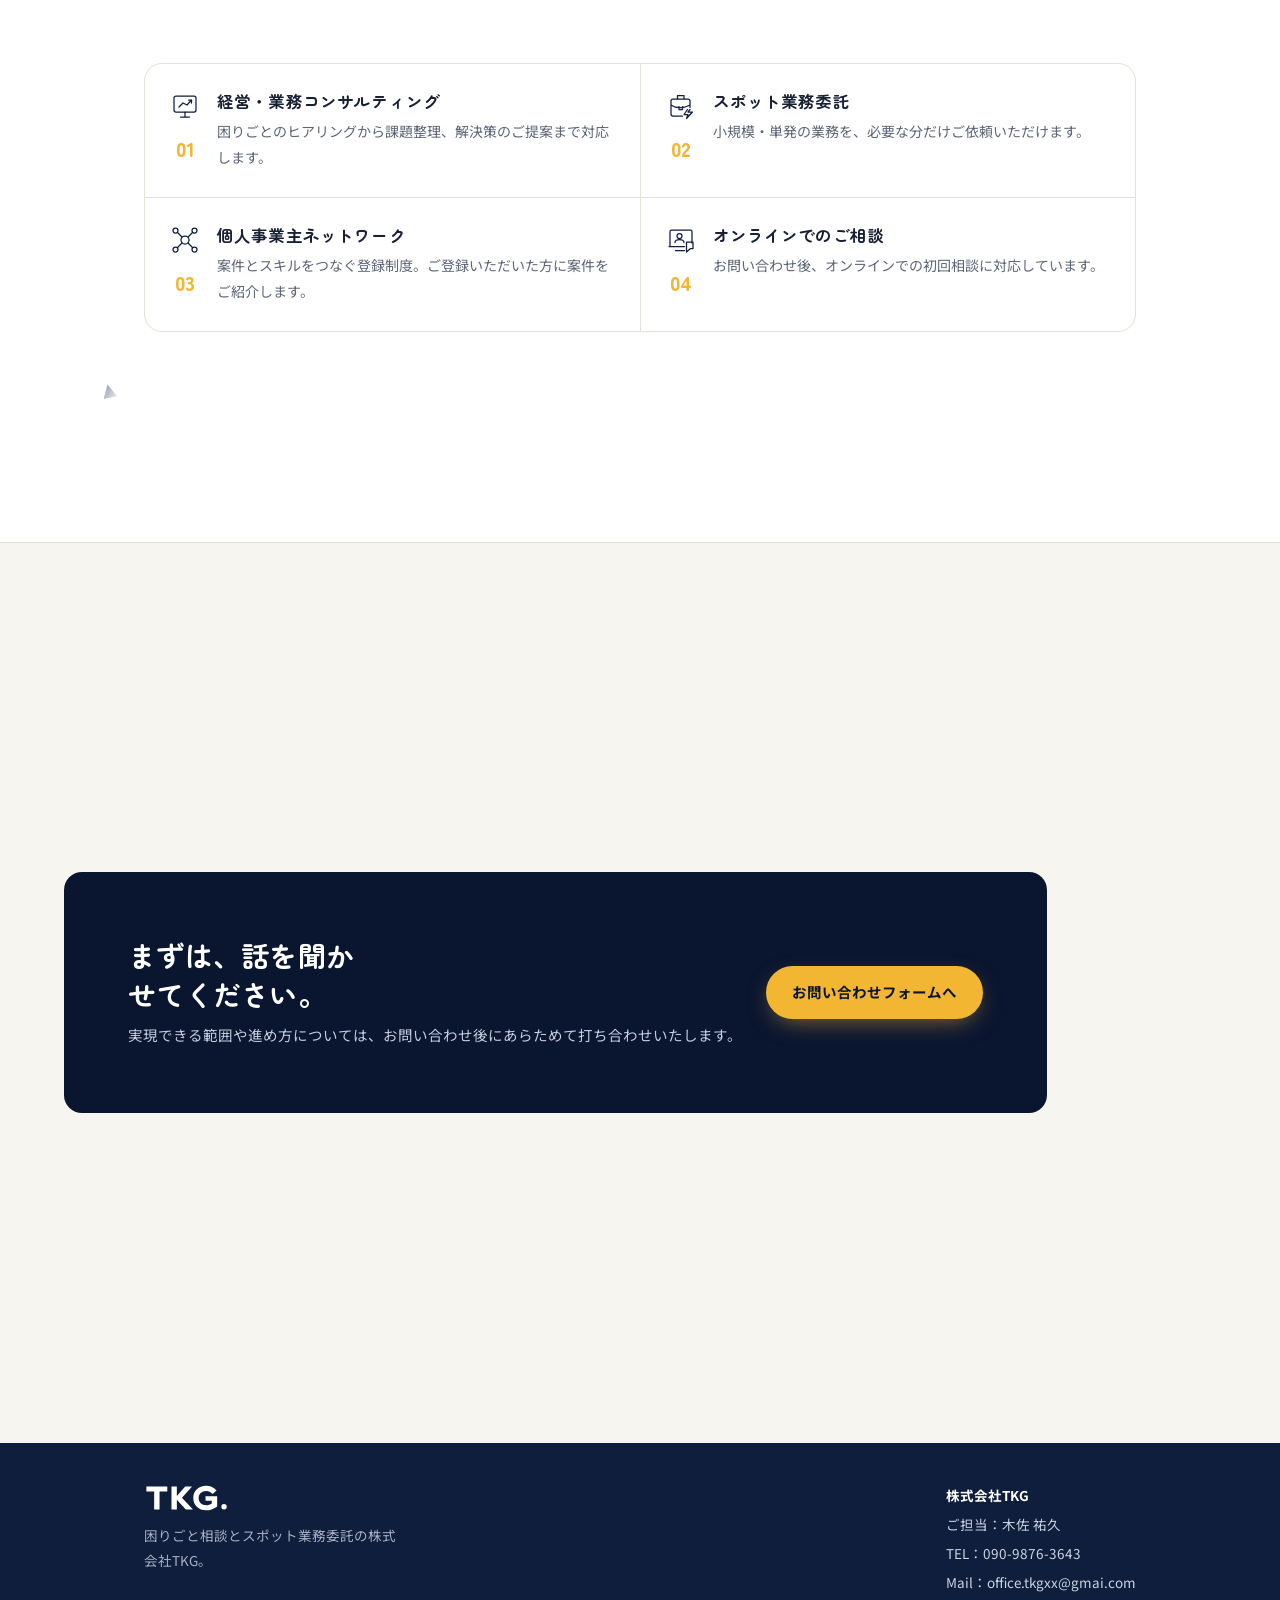
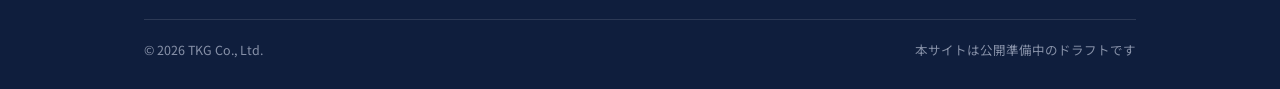
==== commit 67b1010b: "Split homepage hero into video-only slide + statement slide The first screen was showing hero copy o" ====
--- a/index.html
+++ b/index.html
@@ -44,11 +44,24 @@
     <source src="assets/showreel/TKG_showreel_vertical_1080x1920_24fps.mp4" type="video/mp4" media="(max-width: 900px)">
     <source src="assets/showreel/TKG_showreel_1920x1080_24fps.mp4" type="video/mp4">
   </video>
-  <div class="container">
-    <span class="eyebrow reveal reveal-load">困りごと相談 × スポット業務委託</span>
-    <h1 class="reveal reveal-load">その"困った"、<mark>ひとりで抱えない</mark>。</h1>
-    <p class="reveal reveal-load">法人のコンサルティングから、個人のちょっとした相談まで。株式会社TKGが、課題の整理から解決の一歩目までを一緒に考えます。</p>
-    <div class="hero-actions reveal reveal-load">
+  <a href="#hero-statement" class="hero-scroll-cue" aria-label="スクロールして詳細を見る">
+    <span>SCROLL</span>
+    <svg viewBox="0 0 24 24" fill="none" stroke="currentColor" stroke-width="2" stroke-linecap="round" stroke-linejoin="round"><polyline points="6 9 12 15 18 9"></polyline></svg>
+  </a>
+</section>
+
+<section class="hero-statement snap-section" id="hero-statement">
+  <div class="shard-field" aria-hidden="true">
+    <div class="shard shard--lg reveal shard--scattered" style="top:14%; left:8%; --shard-rot:-28deg; --shard-settle:9deg; --shard-x:-28px; --shard-y:-18px;"></div>
+    <div class="shard shard--navy reveal shard--scattered" style="top:22%; right:10%; --shard-rot:36deg; --shard-settle:-8deg; --shard-x:22px; --shard-y:-14px;"></div>
+    <div class="shard shard--sm shard--navy reveal shard--scattered" style="bottom:18%; left:16%; --shard-rot:18deg; --shard-settle:-6deg; --shard-x:-14px; --shard-y:16px;"></div>
+    <div class="shard shard--sm reveal shard--scattered" style="bottom:12%; right:18%; --shard-rot:-22deg; --shard-settle:12deg; --shard-x:16px; --shard-y:20px;"></div>
+  </div>
+  <div class="container">
+    <span class="eyebrow reveal">困りごと相談 × スポット業務委託</span>
+    <h1 class="reveal">その"困った"、<mark>ひとりで抱えない</mark>。</h1>
+    <p class="reveal">法人のコンサルティングから、個人のちょっとした相談まで。株式会社TKGが、課題の整理から解決の一歩目までを一緒に考えます。</p>
+    <div class="hero-actions reveal">
       <a href="contact.html" class="btn btn-primary">お問い合わせはこちら</a>
       <a href="services.html" class="btn btn-ghost">事業内容を見る</a>
     </div>
--- a/css/style.css
+++ b/css/style.css
@@ -215,7 +215,14 @@
 
 /* ---------- ヒーロー ---------- */
 
-.hero {
+/* ヒーロー画像（Codex納品／assets/hero-*.webp）。画像とグラデーションは
+   ::beforeの専用レイヤーに乗せ、ゆっくり拡大するケンバーンズ演出をかける
+   （transformでアニメーションさせても中身の文字は動かない）。
+   トップページの動画スライド（.hero--index）だけは文字を乗せないため、
+   グラデーションなしで画像をそのまま見せる。
+   ページごとの画像は .hero--xxx / .page-header--xxx の --hero-image で指定。 */
+.hero,
+.page-header {
   position: relative;
   overflow: hidden;
   background: var(--navy);
@@ -223,17 +230,35 @@
   view-transition-name: page-hero;
 }
 
-/* ヒーロー画像（Codex納品／assets/hero-*.webp）。共通のグラデーションで
-   左側（見出しが乗る側）を暗く落とし、被写体が主に右側にある構図に合わせる。
-   ページごとの画像は .hero--xxx / .page-header--xxx の --hero-image で指定。 */
-.hero,
-.page-header {
+.hero::before,
+.page-header::before {
+  content: "";
+  position: absolute;
+  inset: 0;
+  z-index: 0;
   background-image:
     linear-gradient(100deg, rgba(10, 21, 48, 0.95) 0%, rgba(10, 21, 48, 0.82) 32%, rgba(10, 21, 48, 0.42) 58%, rgba(10, 21, 48, 0.1) 80%),
     var(--hero-image, none);
   background-size: cover;
   background-position: center;
   background-repeat: no-repeat;
+  animation: hero-kenburns 24s ease-in-out infinite alternate;
+}
+
+.hero--index::before {
+  background-image: var(--hero-image, none);
+}
+
+@keyframes hero-kenburns {
+  from { transform: scale(1); }
+  to { transform: scale(1.12); }
+}
+
+@media (prefers-reduced-motion: reduce) {
+  .hero::before,
+  .page-header::before {
+    animation: none;
+  }
 }
 
 .hero--index { --hero-image: url("../assets/hero-index.webp"); }
@@ -245,12 +270,16 @@
 .page-header--faq { --hero-image: url("../assets/hero-faq.webp"); }
 
 @media (max-width: 640px) {
-  .hero,
-  .page-header {
+  .hero::before,
+  .page-header::before {
     background-image:
       linear-gradient(rgba(10, 21, 48, 0.6), rgba(10, 21, 48, 0.6)),
       var(--hero-image-mobile, var(--hero-image, none));
     background-position: center;
+  }
+
+  .hero--index::before {
+    background-image: var(--hero-image-mobile, var(--hero-image, none));
   }
 
   .hero--index { --hero-image-mobile: url("../assets/showreel/hero-vertical-poster.webp"); }
@@ -260,10 +289,6 @@
   .page-header--blog { --hero-image-mobile: url("../assets/hero-blog-mobile.webp"); }
   .page-header--contact { --hero-image-mobile: url("../assets/hero-contact-mobile.webp"); }
   .page-header--faq { --hero-image-mobile: url("../assets/hero-faq-mobile.webp"); }
-
-  .hero--index.has-video::before {
-    background-image: linear-gradient(rgba(10, 21, 48, 0.55), rgba(10, 21, 48, 0.55));
-  }
 }
 
 .hero-canvas {
@@ -282,19 +307,57 @@
   width: 100%;
   height: 100%;
   object-fit: cover;
-  z-index: 0;
-}
-
-.hero--index.has-video::before {
-  content: "";
+  z-index: 1;
+}
+
+/* ---------- スクロール誘導（動画だけのスライド用） ---------- */
+
+.hero-scroll-cue {
   position: absolute;
-  inset: 0;
-  z-index: 1;
-  background-image: linear-gradient(100deg, rgba(10, 21, 48, 0.95) 0%, rgba(10, 21, 48, 0.82) 32%, rgba(10, 21, 48, 0.42) 58%, rgba(10, 21, 48, 0.1) 80%);
-  pointer-events: none;
-}
-
-.hero .container {
+  left: 50%;
+  bottom: clamp(20px, 5vw, 40px);
+  transform: translateX(-50%);
+  z-index: 2;
+  display: flex;
+  flex-direction: column;
+  align-items: center;
+  gap: 6px;
+  color: #fff;
+  text-decoration: none;
+  font-size: 11px;
+  font-weight: 700;
+  letter-spacing: 0.18em;
+  opacity: 0.85;
+  animation: hero-scroll-bounce 2.2s ease-in-out infinite;
+}
+
+.hero-scroll-cue svg {
+  width: 20px;
+  height: 20px;
+}
+
+@keyframes hero-scroll-bounce {
+  0%, 100% { transform: translate(-50%, 0); }
+  50% { transform: translate(-50%, 8px); }
+}
+
+@media (prefers-reduced-motion: reduce) {
+  .hero-scroll-cue {
+    animation: none;
+  }
+}
+
+/* ---------- トップページ：動画の次に現れる訴求スライド ---------- */
+
+.hero-statement {
+  position: relative;
+  overflow: hidden;
+  background: radial-gradient(circle at 78% 28%, rgba(242, 182, 50, 0.18), transparent 55%), var(--navy);
+  color: #fff;
+}
+
+.hero .container,
+.hero-statement .container {
   position: relative;
   z-index: 2;
   padding-block: clamp(64px, 12vw, 128px);
@@ -304,25 +367,30 @@
   max-width: 760px;
 }
 
-.hero .eyebrow {
+.hero .eyebrow,
+.hero-statement .eyebrow {
   color: var(--yellow-soft);
 }
 
-.hero .eyebrow::before {
+.hero .eyebrow::before,
+.hero-statement .eyebrow::before {
   background: var(--yellow);
 }
 
-.hero h1 {
+.hero h1,
+.hero-statement h1 {
   font-size: clamp(30px, 5.4vw, 48px);
   color: #fff;
 }
 
-.hero h1 mark {
+.hero h1 mark,
+.hero-statement h1 mark {
   background: none;
   color: var(--yellow);
 }
 
-.hero p {
+.hero p,
+.hero-statement p {
   font-size: 16.5px;
   color: #d8ddea;
   max-width: 58ch;
@@ -677,8 +745,16 @@
 .page-header {
   background-color: var(--navy);
   color: #fff;
+  min-height: 56vh;
+  display: flex;
+  align-items: center;
+  view-transition-name: page-hero;
+}
+
+.page-header .container {
+  position: relative;
+  z-index: 2;
   padding-block: clamp(48px, 10vw, 80px) clamp(32px, 6vw, 56px);
-  view-transition-name: page-hero;
 }
 
 .page-header .eyebrow {
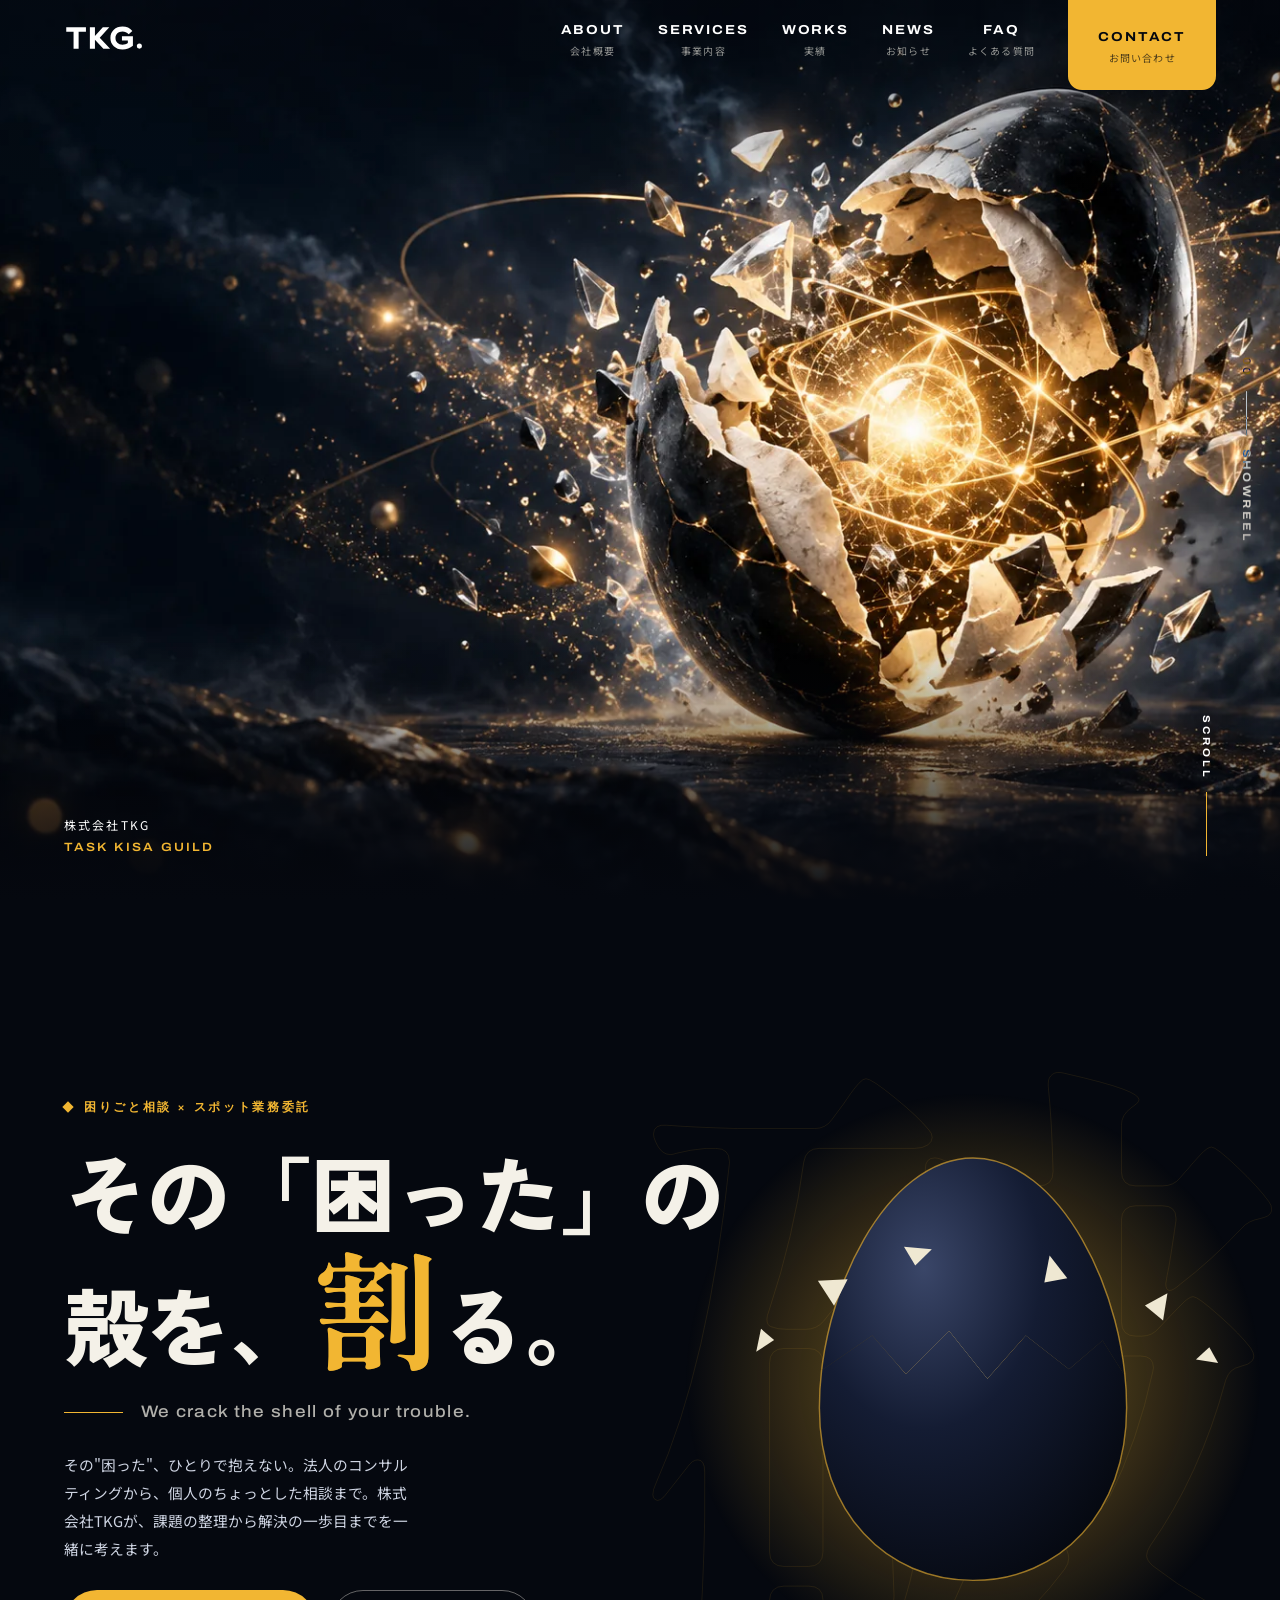
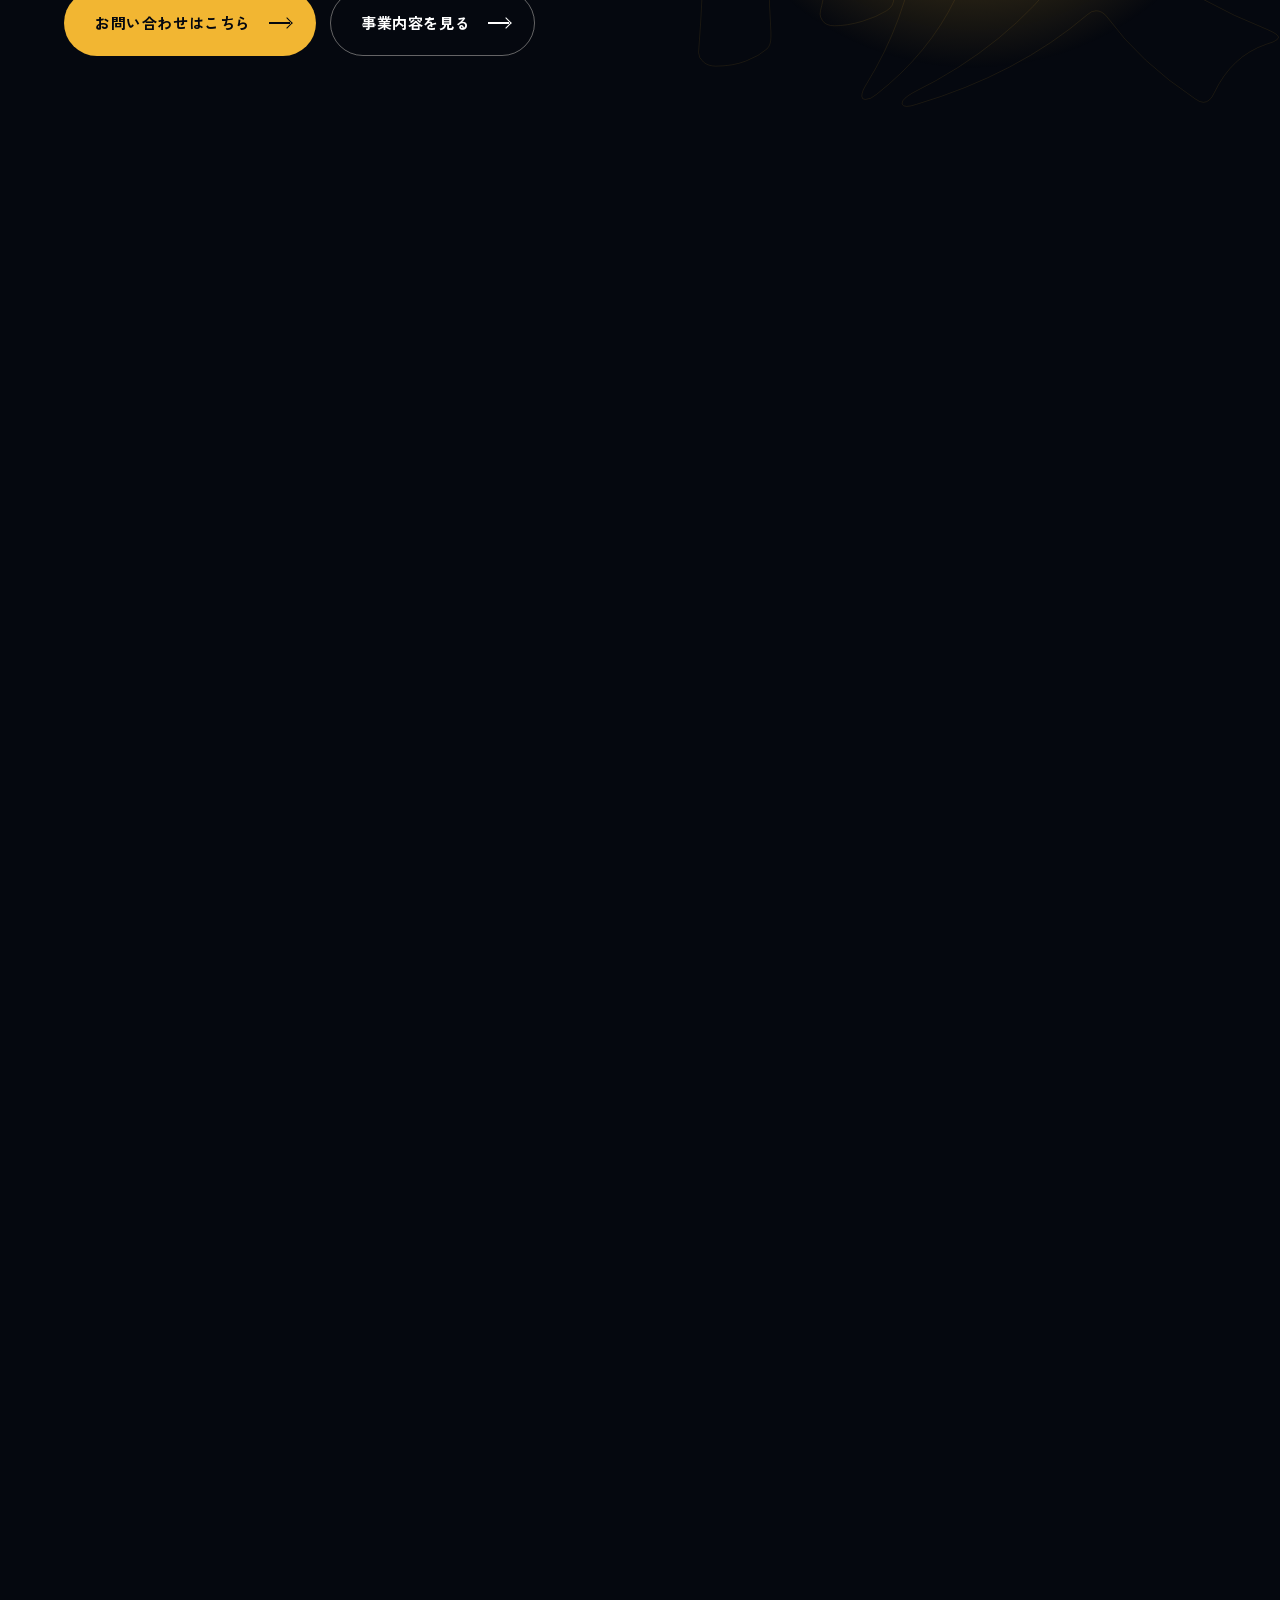
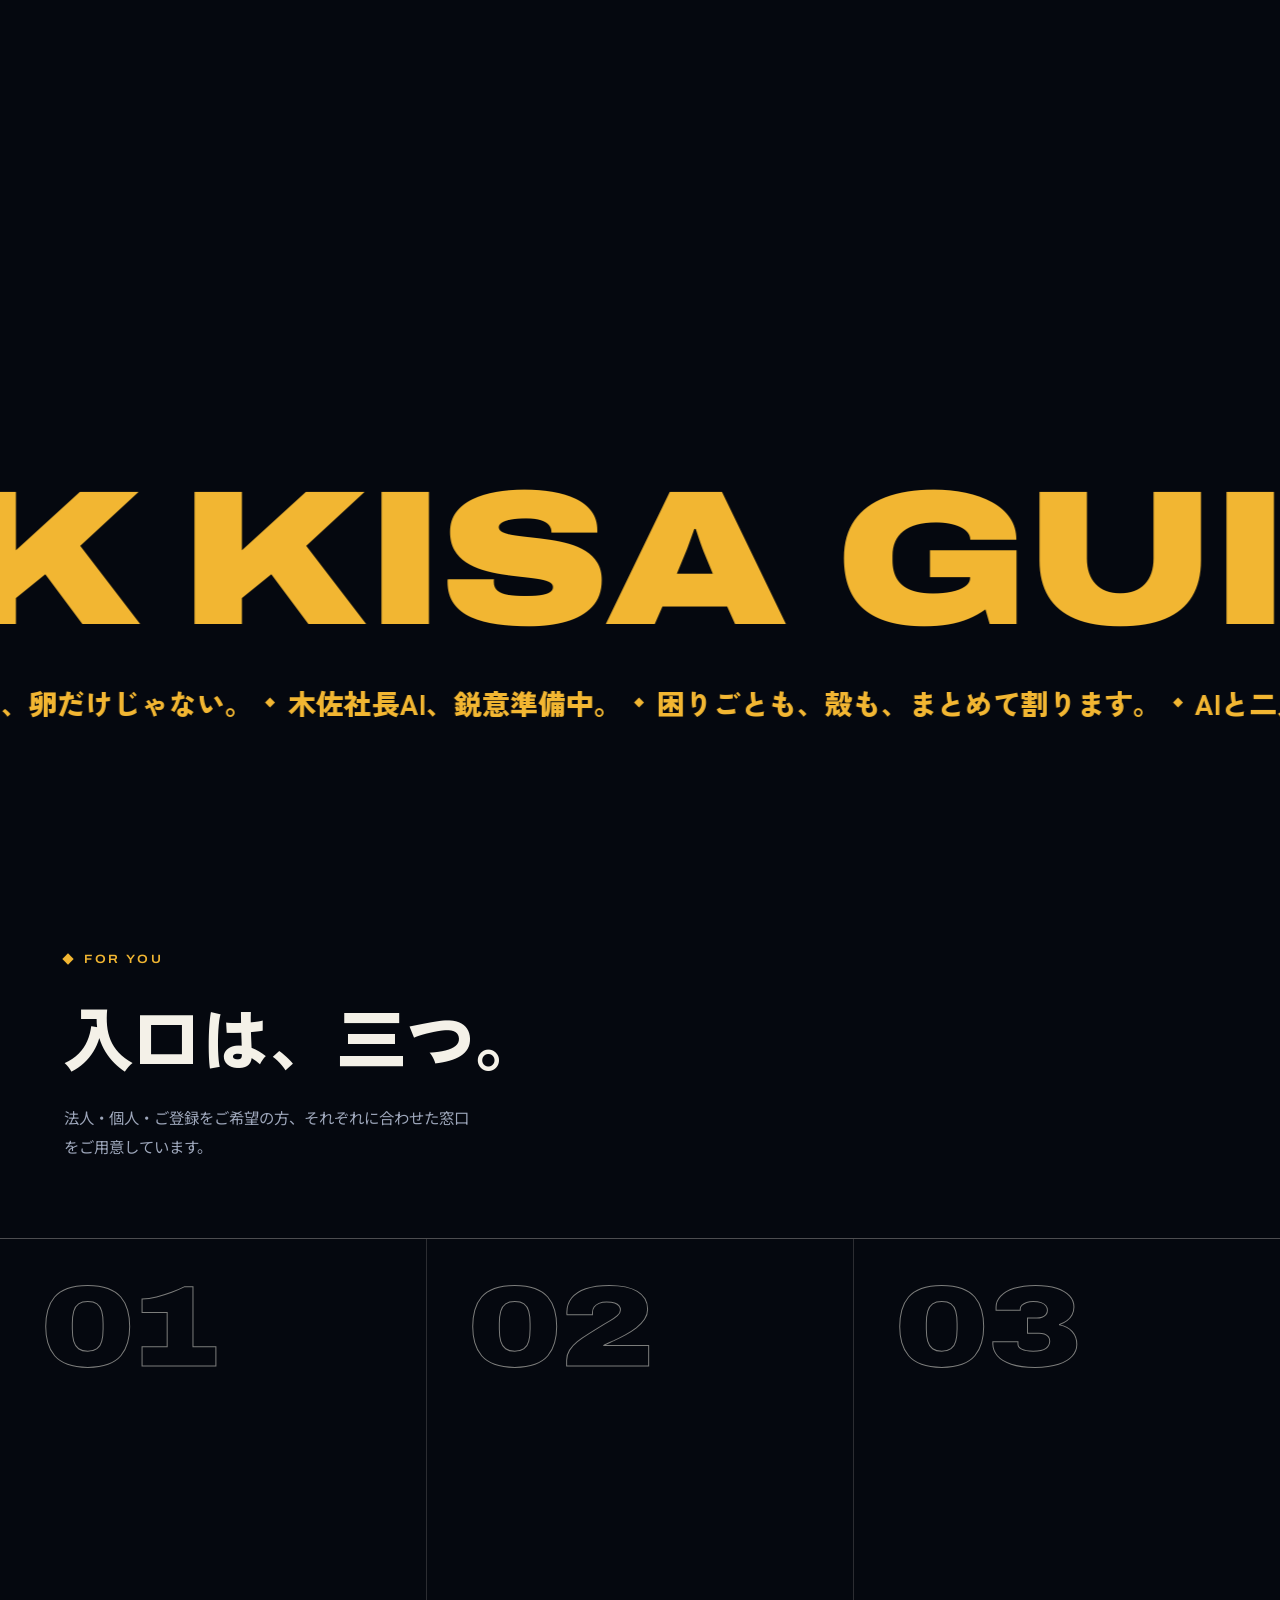
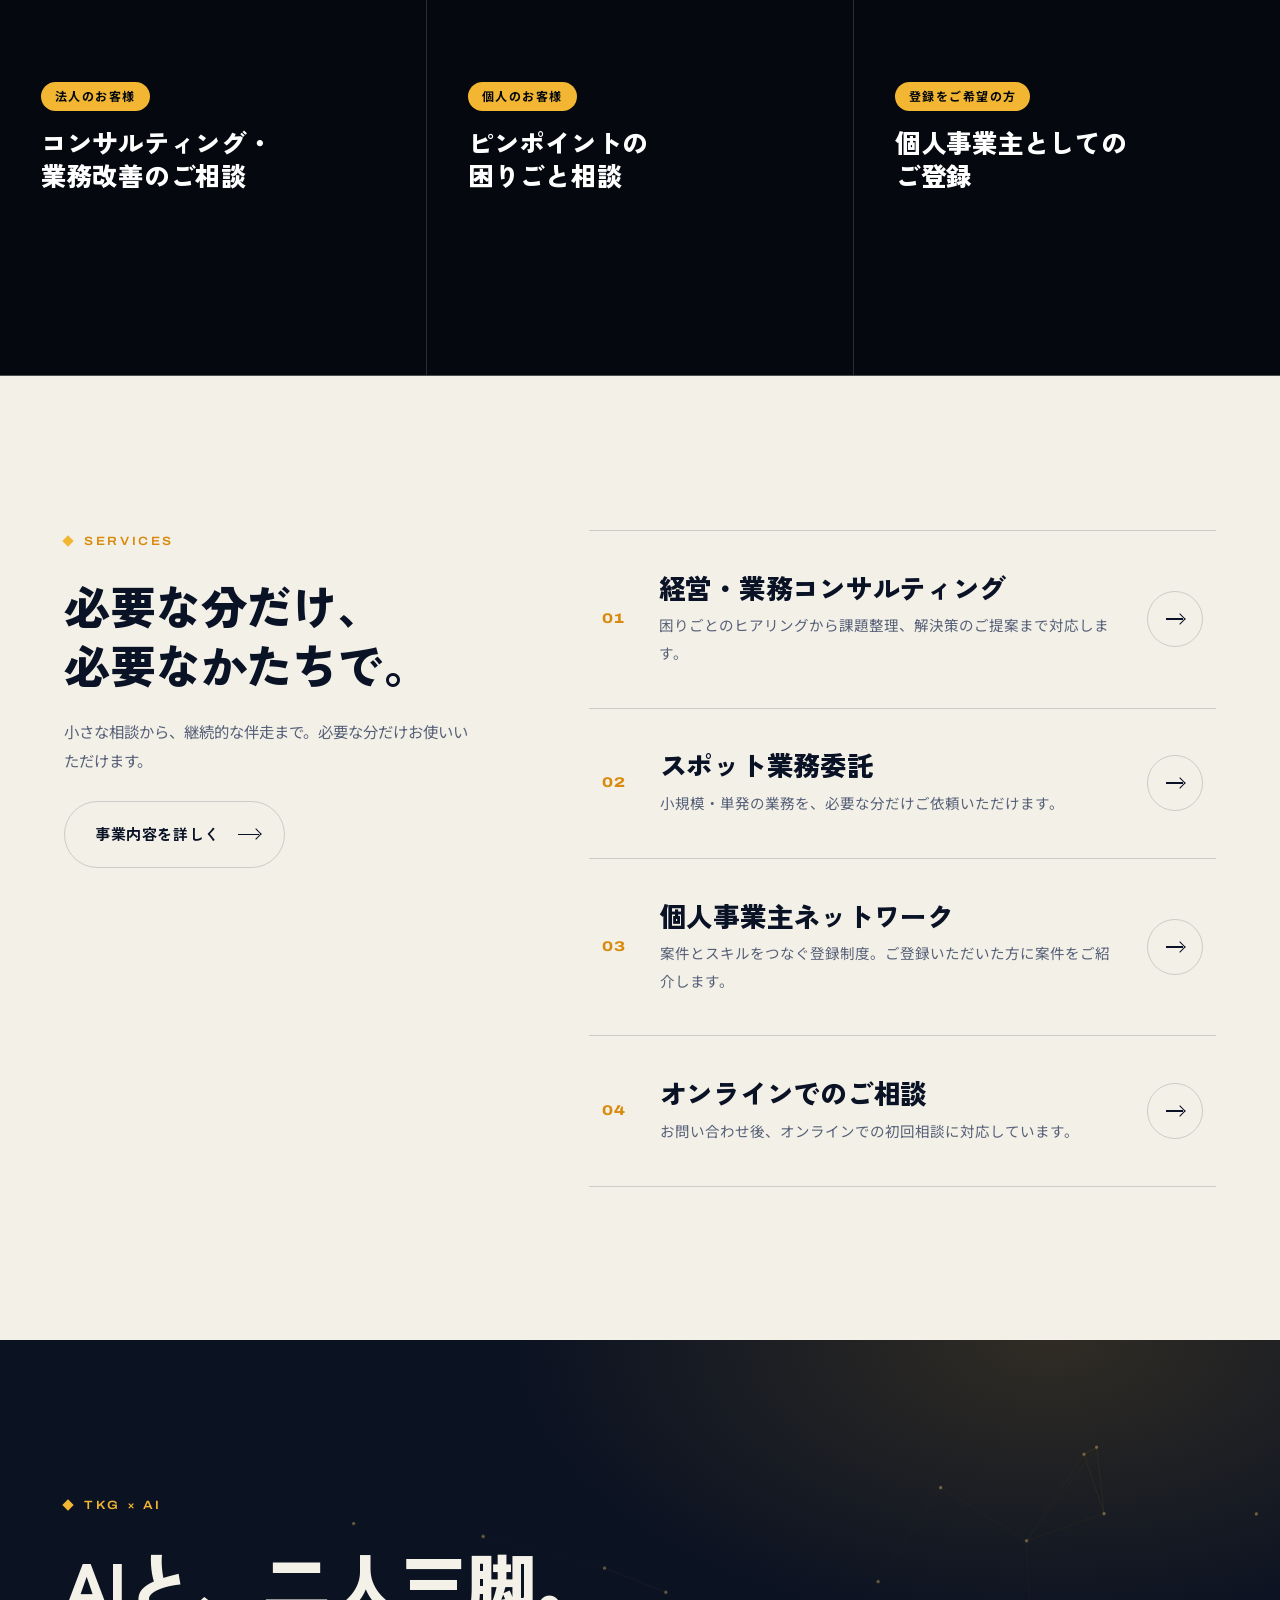
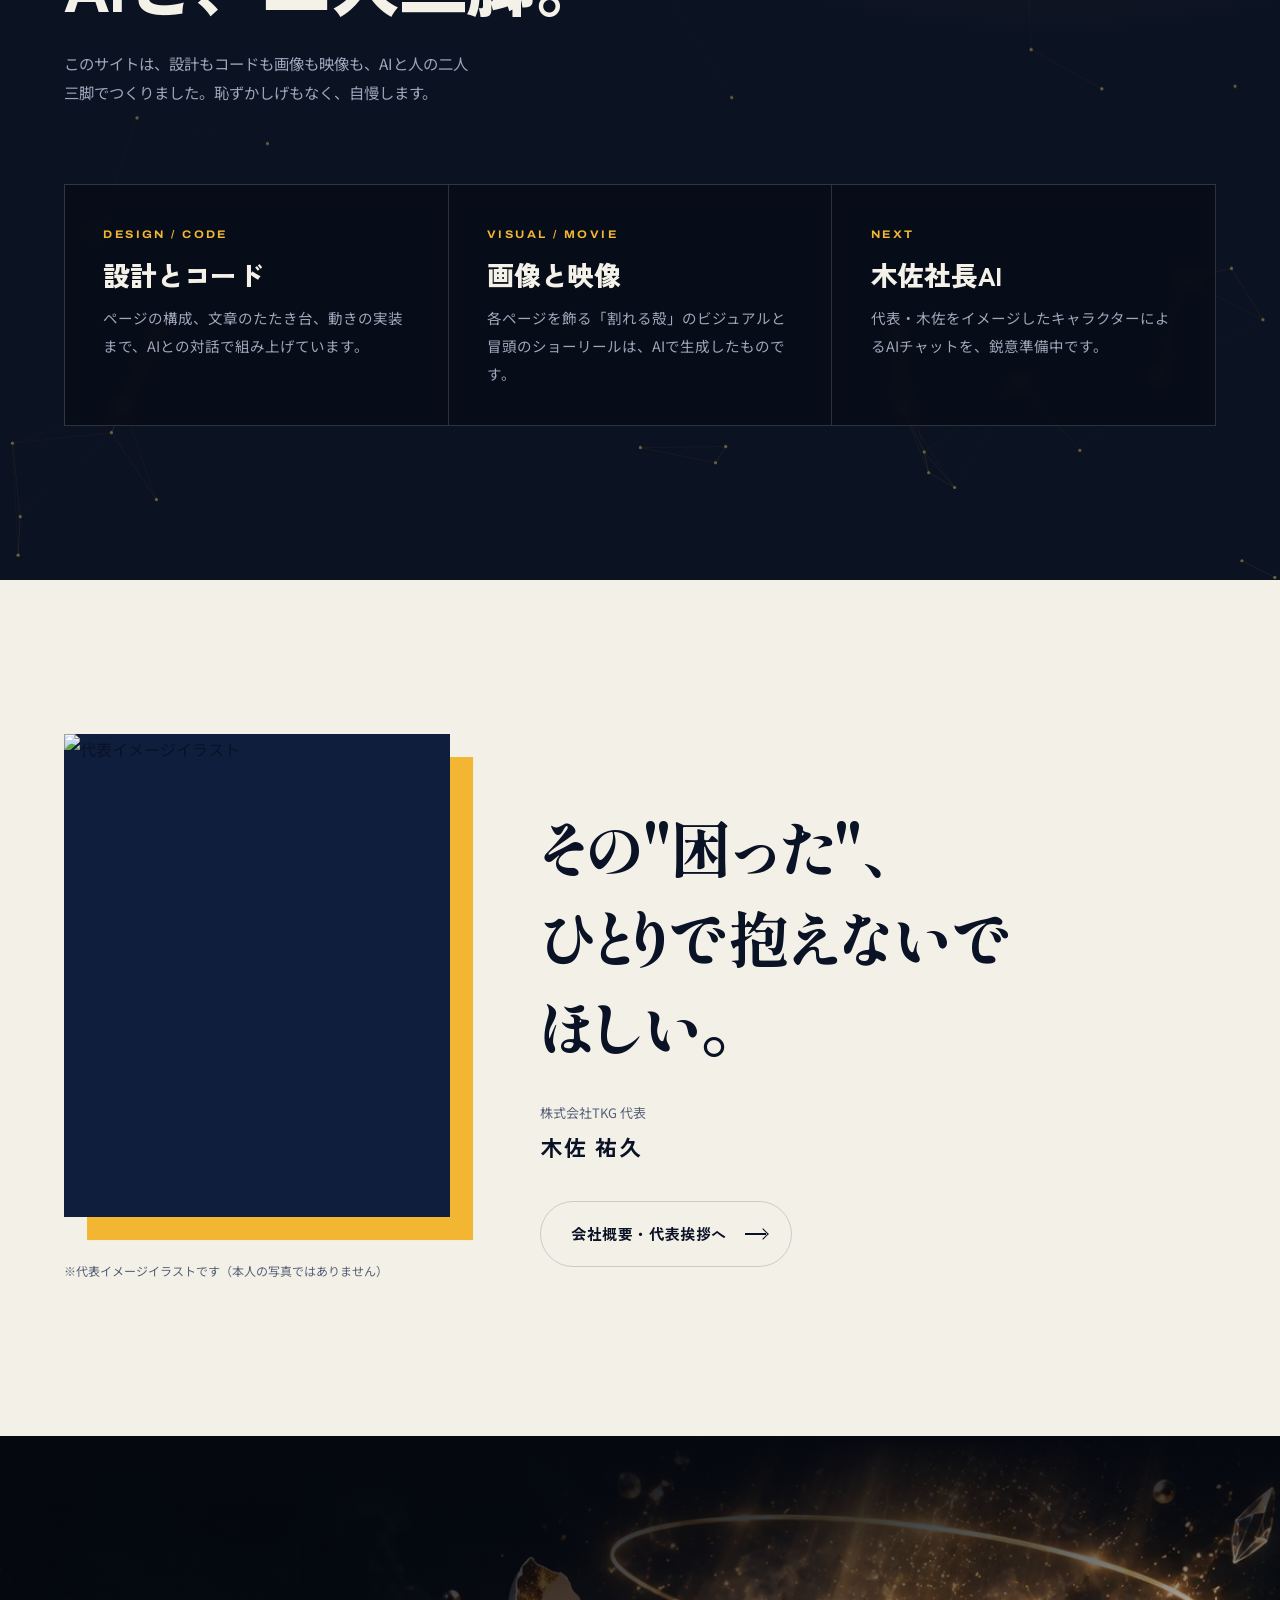
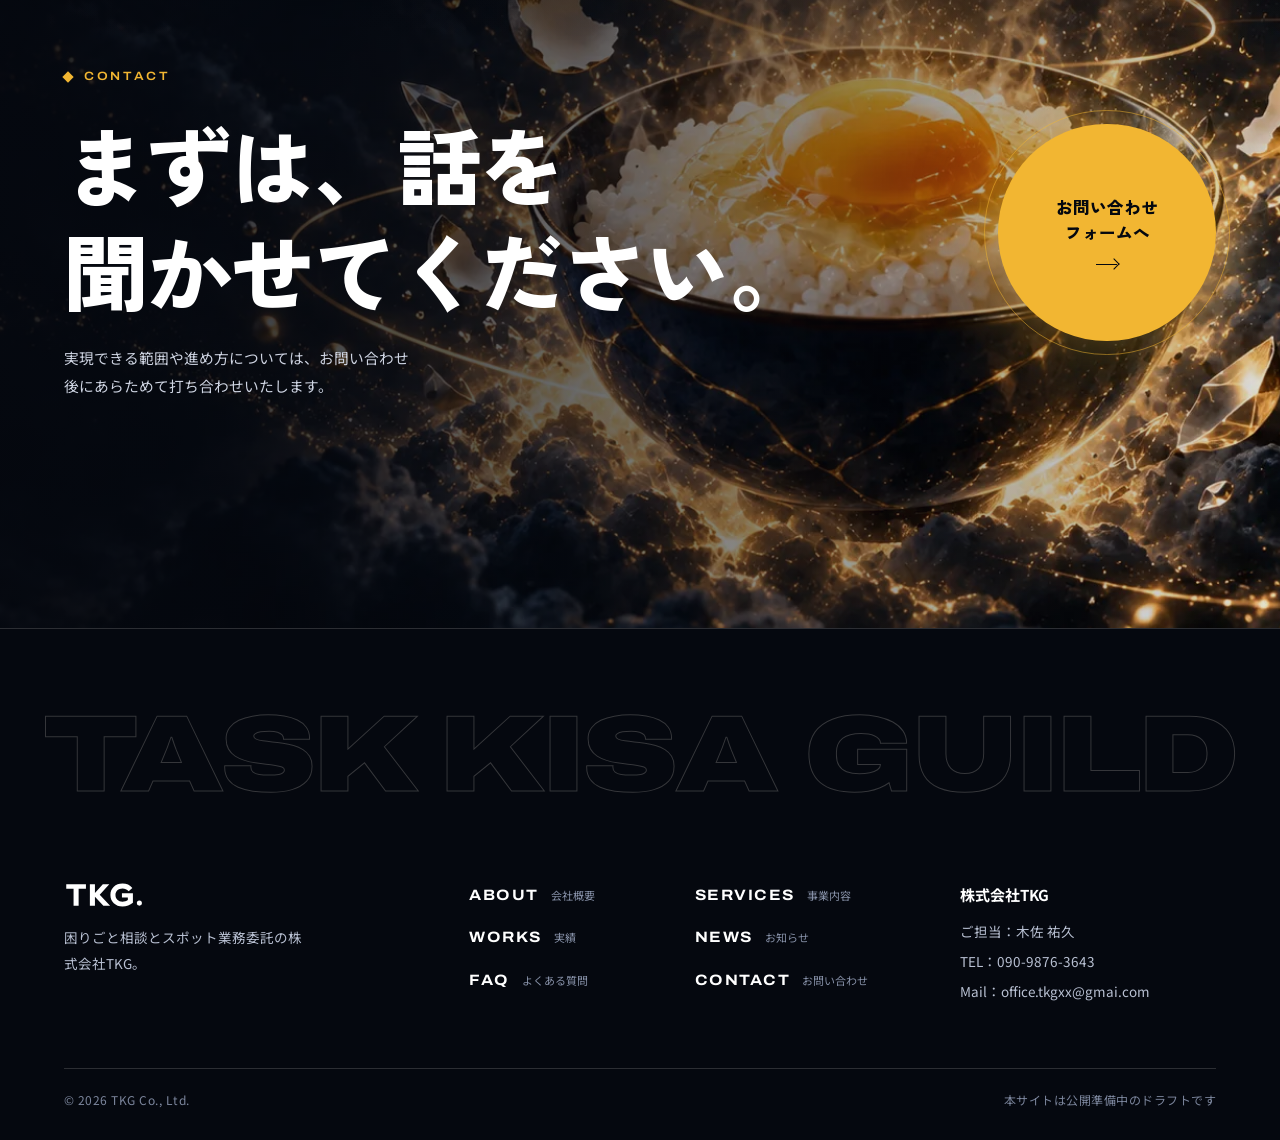
==== commit 2c55ad21: "Redesign all seven pages in the black/gold/shell world Replace the white card UI with a dark, typogr" ====
--- a/index.html
+++ b/index.html
@@ -14,203 +14,315 @@
 <meta property="og:image:width" content="1200">
 <meta property="og:image:height" content="630">
 <meta name="twitter:card" content="summary_large_image">
+<meta name="theme-color" content="#05080f">
+<script>
+  /* 演出の初期状態（非表示→出現）はJSが動く環境でだけ有効にする。
+     オープニングは1セッションに1回だけ・モーション軽減設定時は出さない。 */
+  (function () {
+    var d = document.documentElement;
+    d.classList.add("js");
+    try {
+      var reduce = window.matchMedia("(prefers-reduced-motion: reduce)").matches;
+      if (!reduce && !sessionStorage.getItem("tkg-opened")) d.classList.add("is-loading");
+    } catch (e) {}
+  })();
+</script>
 <link rel="preconnect" href="https://fonts.googleapis.com">
 <link rel="preconnect" href="https://fonts.gstatic.com" crossorigin>
-<link href="https://fonts.googleapis.com/css2?family=Zen+Maru+Gothic:wght@500;700;900&family=Noto+Sans+JP:wght@400;500;700&display=swap" rel="stylesheet">
+<link href="https://fonts.googleapis.com/css2?family=Archivo:wdth,wght@62..125,100..900&family=Noto+Sans+JP:wght@400;500;700&family=Shippori+Mincho+B1:wght@800&family=Zen+Kaku+Gothic+New:wght@500;700;900&display=swap" rel="stylesheet">
 <link rel="stylesheet" href="css/style.css">
-<noscript><style>.reveal{opacity:1!important;transform:none!important;}</style></noscript>
 </head>
-<body>
-
-<header class="site-header">
-  <div class="container">
-    <a href="index.html" class="logo" aria-label="株式会社TKG トップページ"><img src="assets/logo-mark.svg" alt="株式会社TKG" width="104" height="36"></a>
-    <nav class="nav" id="site-nav">
-      <a href="about.html">会社概要</a>
-      <a href="services.html">事業内容</a>
-      <a href="works.html">実績</a>
-      <a href="blog.html">お知らせ</a>
-      <a href="faq.html">よくある質問</a>
-      <a href="contact.html" class="nav-cta">お問い合わせ</a>
-    </nav>
-    <button class="nav-toggle" aria-label="メニューを開く" aria-expanded="false" aria-controls="site-nav">
-      <svg viewBox="0 0 24 24" fill="none" stroke="currentColor" stroke-width="2" stroke-linecap="round"><line x1="3" y1="6" x2="21" y2="6"/><line x1="3" y1="12" x2="21" y2="12"/><line x1="3" y1="18" x2="21" y2="18"/></svg>
-    </button>
-  </div>
+<body class="page-index">
+
+<!-- オープニング：画面そのものが殻のように割れて開く -->
+<div class="loader" aria-hidden="true">
+  <div class="loader-half loader-half--top"></div>
+  <div class="loader-half loader-half--bottom"></div>
+  <svg class="loader-crack" viewBox="0 0 100 100" preserveAspectRatio="none">
+    <polyline points="0,51 14,47 28,52 40,46 52,54 64,47 76,53 88,46 100,50" pathLength="1" vector-effect="non-scaling-stroke"/>
+  </svg>
+  <div class="loader-mark">
+    <img src="assets/logo-mark-white.svg" alt="" width="104" height="36">
+    <span>Task Kisa Guild</span>
+  </div>
+</div>
+
+<header class="site-header" id="site-header">
+  <a href="index.html" class="logo" aria-label="株式会社TKG トップページ"><img src="assets/logo-mark-white.svg" alt="株式会社TKG" width="104" height="36"></a>
+  <nav class="nav" id="site-nav" aria-label="メインメニュー">
+    <a href="about.html"><span class="en">ABOUT</span><span class="jp">会社概要</span></a>
+    <a href="services.html"><span class="en">SERVICES</span><span class="jp">事業内容</span></a>
+    <a href="works.html"><span class="en">WORKS</span><span class="jp">実績</span></a>
+    <a href="blog.html"><span class="en">NEWS</span><span class="jp">お知らせ</span></a>
+    <a href="faq.html"><span class="en">FAQ</span><span class="jp">よくある質問</span></a>
+    <a href="contact.html" class="nav-cta"><span class="en">CONTACT</span><span class="jp">お問い合わせ</span></a>
+  </nav>
+  <button class="nav-toggle" aria-label="メニューを開く" aria-expanded="false" aria-controls="site-nav"><span></span><span></span></button>
 </header>
 
-<section class="hero hero--index snap-section">
+<main>
+
+<!-- 00 ショーリール -->
+<section class="hero hero--index" data-index="00" data-label="SHOWREEL">
   <video class="hero-video" muted playsinline preload="auto" poster="assets/hero-index.webp">
     <source src="assets/showreel/TKG_showreel_vertical_1080x1920_24fps.mp4" type="video/mp4" media="(max-width: 900px)">
     <source src="assets/showreel/TKG_showreel_1920x1080_24fps.mp4" type="video/mp4">
   </video>
-  <a href="#hero-statement" class="hero-scroll-cue" aria-label="スクロールして詳細を見る">
-    <span>SCROLL</span>
-    <svg viewBox="0 0 24 24" fill="none" stroke="currentColor" stroke-width="2" stroke-linecap="round" stroke-linejoin="round"><polyline points="6 9 12 15 18 9"></polyline></svg>
-  </a>
-</section>
-
-<section class="hero-statement snap-section" id="hero-statement">
-  <div class="shard-field" aria-hidden="true">
-    <div class="shard shard--lg reveal shard--scattered" style="top:14%; left:8%; --shard-rot:-28deg; --shard-settle:9deg; --shard-x:-28px; --shard-y:-18px;"></div>
-    <div class="shard shard--navy reveal shard--scattered" style="top:22%; right:10%; --shard-rot:36deg; --shard-settle:-8deg; --shard-x:22px; --shard-y:-14px;"></div>
-    <div class="shard shard--sm shard--navy reveal shard--scattered" style="bottom:18%; left:16%; --shard-rot:18deg; --shard-settle:-6deg; --shard-x:-14px; --shard-y:16px;"></div>
-    <div class="shard shard--sm reveal shard--scattered" style="bottom:12%; right:18%; --shard-rot:-22deg; --shard-settle:12deg; --shard-x:16px; --shard-y:20px;"></div>
+  <div class="hero-hud">
+    <p class="hero-hud-name"><span>株式会社TKG</span><span>Task Kisa Guild</span></p>
+    <a href="#manifesto" class="hero-scroll-cue" aria-label="スクロールして続きを見る"><span>SCROLL</span><i></i></a>
+  </div>
+</section>
+
+<!-- 01 マニフェスト：スクロールに合わせて殻が割れる -->
+<section class="manifesto" id="manifesto" data-index="01" data-label="MANIFESTO">
+  <div class="manifesto-pin">
+    <div class="manifesto-ghost" aria-hidden="true">破</div>
+
+    <div class="manifesto-egg" aria-hidden="true">
+      <svg class="egg" viewBox="0 0 400 500">
+        <defs>
+          <radialGradient id="eg-shell" cx="34%" cy="26%" r="85%">
+            <stop offset="0" stop-color="#3a4668"/>
+            <stop offset=".45" stop-color="#141c33"/>
+            <stop offset="1" stop-color="#04070e"/>
+          </radialGradient>
+          <radialGradient id="eg-yolk" cx="40%" cy="34%" r="72%">
+            <stop offset="0" stop-color="#fff0b8"/>
+            <stop offset=".45" stop-color="#fbc341"/>
+            <stop offset="1" stop-color="#e2870a"/>
+          </radialGradient>
+          <radialGradient id="eg-glow">
+            <stop offset="0" stop-color="#ffd66b" stop-opacity=".85"/>
+            <stop offset=".45" stop-color="#f2b632" stop-opacity=".28"/>
+            <stop offset="1" stop-color="#f2b632" stop-opacity="0"/>
+          </radialGradient>
+          <clipPath id="eg-top"><polygon points="0,0 400,0 400,255 357,255 335,220 300,250 255,215 215,260 175,210 130,255 95,215 44,250 0,250"/></clipPath>
+          <clipPath id="eg-bot"><polygon points="0,500 400,500 400,255 357,255 335,220 300,250 255,215 215,260 175,210 130,255 95,215 44,250 0,250"/></clipPath>
+        </defs>
+        <circle class="egg-glow" cx="200" cy="262" r="250" fill="url(#eg-glow)"/>
+        <g class="egg-rays"></g>
+        <circle class="egg-yolk" cx="200" cy="292" r="90" fill="url(#eg-yolk)"/>
+        <g class="egg-bot" clip-path="url(#eg-bot)">
+          <path class="egg-shell" d="M200 30C290 30 360 170 360 290C360 400 290 470 200 470C110 470 40 400 40 290C40 170 110 30 200 30Z"/>
+        </g>
+        <g class="egg-top">
+          <g clip-path="url(#eg-top)">
+            <path class="egg-shell" d="M200 30C290 30 360 170 360 290C360 400 290 470 200 470C110 470 40 400 40 290C40 170 110 30 200 30Z"/>
+          </g>
+        </g>
+        <polyline class="egg-crack" points="44,250 95,215 130,255 175,210 215,260 255,215 300,250 335,220 357,255" pathLength="1"/>
+        <g class="egg-shards">
+          <polygon points="120,236 142,214 150,244" style="--sx:-150px; --sy:-110px; --sr:-140deg;"/>
+          <polygon points="168,222 190,232 176,250" style="--sx:-70px; --sy:-190px; --sr:200deg;"/>
+          <polygon points="222,246 246,228 250,252" style="--sx:90px; --sy:-170px; --sr:160deg;"/>
+          <polygon points="286,238 306,224 312,250" style="--sx:170px; --sy:-90px; --sr:-190deg;"/>
+          <polygon points="76,232 92,224 96,246" style="--sx:-190px; --sy:-30px; --sr:120deg;"/>
+          <polygon points="326,232 344,238 334,254" style="--sx:200px; --sy:-10px; --sr:-110deg;"/>
+        </g>
+      </svg>
+    </div>
+
+    <div class="container manifesto-copy">
+      <span class="eyebrow">困りごと相談 × スポット業務委託</span>
+      <h1 class="mega lines">
+        <span class="line"><span>その「困った」の</span></span>
+        <span class="line"><span>殻を、<em>割</em>る。</span></span>
+      </h1>
+      <p class="manifesto-en">We crack the shell of your trouble.</p>
+      <div class="manifesto-body">
+        <p>その"困った"、ひとりで抱えない。法人のコンサルティングから、個人のちょっとした相談まで。株式会社TKGが、課題の整理から解決の一歩目までを一緒に考えます。</p>
+        <div class="hero-actions">
+          <a href="contact.html" class="btn btn-primary magnetic"><span>お問い合わせはこちら</span><i class="btn-arrow"></i></a>
+          <a href="services.html" class="btn btn-ghost magnetic"><span>事業内容を見る</span><i class="btn-arrow"></i></a>
+        </div>
+      </div>
+    </div>
+  </div>
+</section>
+
+<!-- 巨大な流れる文字 -->
+<div class="ghost-marquee" aria-hidden="true">
+  <div class="float-field" aria-hidden="true">
+    <img class="floaty" src="assets/float-yolk.webp" alt="" loading="lazy" data-parallax="-0.34" data-rot="30" style="top:8%; right:9%; --w:clamp(84px, 13vw, 210px);">
+    <img class="floaty floaty--far" src="assets/float-bead.webp" alt="" loading="lazy" data-parallax="-0.2" data-rot="0" style="bottom:10%; left:12%; --w:clamp(34px, 4.4vw, 70px);">
+    <img class="floaty" src="assets/float-prism-02.webp" alt="" loading="lazy" data-parallax="-0.5" data-rot="-60" style="top:42%; left:44%; --w:clamp(40px, 5vw, 84px);">
+  </div>
+  <div class="gm-row gm-row--en" data-marquee="-1">
+    <div class="gm-group"><span>BREAK THE SHELL</span><i></i><span>TASK KISA GUILD</span><i></i></div>
+  </div>
+  <div class="gm-row gm-row--jp" data-marquee="1">
+    <div class="gm-group"><span>AIと二人三脚でつくっています。</span><i></i><span>恥ずかしげもなく自慢します。</span><i></i><span>殻を破るのは、卵だけじゃない。</span><i></i><span>木佐社長AI、鋭意準備中。</span><i></i><span>困りごとも、殻も、まとめて割ります。</span><i></i></div>
+  </div>
+</div>
+
+<!-- 02 三つの入口 -->
+<section class="doors" id="audience" data-index="02" data-label="FOR YOU">
+  <div class="float-field" aria-hidden="true">
+    <img class="floaty" src="assets/float-shell-02.webp" alt="" loading="lazy" data-parallax="-0.3" data-rot="40" style="top:6%; right:10%; --w:clamp(90px, 12vw, 190px);">
+    <img class="floaty floaty--far" src="assets/float-drop.webp" alt="" loading="lazy" data-parallax="-0.14" data-rot="-20" style="top:20%; right:30%; --w:clamp(30px, 3.4vw, 56px);">
   </div>
   <div class="container">
-    <span class="eyebrow reveal">困りごと相談 × スポット業務委託</span>
-    <h1 class="reveal">その"困った"、<mark>ひとりで抱えない</mark>。</h1>
-    <p class="reveal">法人のコンサルティングから、個人のちょっとした相談まで。株式会社TKGが、課題の整理から解決の一歩目までを一緒に考えます。</p>
-    <div class="hero-actions reveal">
-      <a href="contact.html" class="btn btn-primary">お問い合わせはこちら</a>
-      <a href="services.html" class="btn btn-ghost">事業内容を見る</a>
-    </div>
-  </div>
-</section>
-
-<div class="marquee-band" aria-hidden="true">
-  <div class="marquee-track">
-    <div class="marquee-group">
-      <span>AIと二人三脚でつくっています。</span>
-      <span class="marquee-star">★</span>
-      <span>恥ずかしげもなく自慢します。</span>
-      <span class="marquee-star">★</span>
-      <span>殻を破るのは、卵だけじゃない。</span>
-      <span class="marquee-star">★</span>
-      <span>木佐社長AI、鋭意準備中。</span>
-      <span class="marquee-star">★</span>
-      <span>困りごとも、殻も、まとめて割ります。</span>
-      <span class="marquee-star">★</span>
-    </div>
-    <div class="marquee-group">
-      <span>AIと二人三脚でつくっています。</span>
-      <span class="marquee-star">★</span>
-      <span>恥ずかしげもなく自慢します。</span>
-      <span class="marquee-star">★</span>
-      <span>殻を破るのは、卵だけじゃない。</span>
-      <span class="marquee-star">★</span>
-      <span>木佐社長AI、鋭意準備中。</span>
-      <span class="marquee-star">★</span>
-      <span>困りごとも、殻も、まとめて割ります。</span>
-      <span class="marquee-star">★</span>
-    </div>
-  </div>
-</div>
-
-<section class="audience snap-section" id="audience">
-  <div class="shard-field" aria-hidden="true">
-    <div class="shard shard--lg reveal shard--scattered" style="top:12%; left:6%; --shard-rot:-30deg; --shard-settle:8deg; --shard-x:-30px; --shard-y:-20px;"></div>
-    <div class="shard shard--navy reveal shard--scattered" style="top:20%; right:8%; --shard-rot:40deg; --shard-settle:-10deg; --shard-x:24px; --shard-y:-16px;"></div>
-    <div class="shard shard--sm shard--navy reveal shard--scattered" style="bottom:14%; left:14%; --shard-rot:15deg; --shard-settle:-6deg; --shard-x:-16px; --shard-y:18px;"></div>
-    <div class="shard shard--sm reveal shard--scattered" style="bottom:10%; right:16%; --shard-rot:-20deg; --shard-settle:14deg; --shard-x:18px; --shard-y:22px;"></div>
+    <div class="sec-head">
+      <span class="eyebrow reveal">FOR YOU</span>
+      <h2 class="lines"><span class="line"><span>入口は、三つ。</span></span></h2>
+      <p class="reveal">法人・個人・ご登録をご希望の方、それぞれに合わせた窓口をご用意しています。</p>
+    </div>
+  </div>
+  <div class="doors-grid">
+    <a class="door door--corporate reveal" href="services.html#corporate" data-cursor="VIEW">
+      <span class="door-num">01</span>
+      <span class="door-tag">法人のお客様</span>
+      <h3>コンサルティング・<br>業務改善のご相談</h3>
+      <p>経営や業務における"困りごと"の整理から、解決に向けた提案・伴走まで対応します。</p>
+      <span class="door-link">法人向けサービスを見る<i class="btn-arrow"></i></span>
+    </a>
+    <a class="door door--individual reveal" href="services.html#individual" data-cursor="VIEW">
+      <span class="door-num">02</span>
+      <span class="door-tag">個人のお客様</span>
+      <h3>ピンポイントの<br>困りごと相談</h3>
+      <p>法人向けと同様のご相談はもちろん、小規模な業務のスポット委託にも対応します。</p>
+      <span class="door-link">個人向けサービスを見る<i class="btn-arrow"></i></span>
+    </a>
+    <a class="door door--lancer reveal" href="contact.html#register" data-cursor="VIEW">
+      <span class="door-num">03</span>
+      <span class="door-tag">登録をご希望の方</span>
+      <h3>個人事業主としての<br>ご登録</h3>
+      <p>TKGのネットワークに加わり、案件のご紹介を受けたい方はこちらからご登録ください。</p>
+      <span class="door-link">登録について問い合わせる<i class="btn-arrow"></i></span>
+    </a>
+  </div>
+</section>
+
+<!-- 03 事業内容 -->
+<section class="svc theme-light" data-index="03" data-label="SERVICES">
+  <div class="float-field" aria-hidden="true">
+    <img class="floaty" src="assets/float-shell-01.webp" alt="" loading="lazy" data-parallax="-0.26" data-rot="36" style="top:1%; right:-3%; --w:clamp(110px, 14vw, 230px);">
+    <img class="floaty floaty--far" src="assets/float-prism-02.webp" alt="" loading="lazy" data-parallax="-0.12" data-rot="-50" style="top:52%; left:2%; --w:clamp(44px, 5vw, 86px);">
+    <img class="floaty" src="assets/float-drop.webp" alt="" loading="lazy" data-parallax="-0.4" data-rot="24" style="bottom:5%; right:30%; --w:clamp(30px, 3.6vw, 60px);">
+  </div>
+  <div class="container svc-layout">
+    <div class="sec-head sec-head--sticky">
+      <span class="eyebrow reveal">SERVICES</span>
+      <h2 class="lines"><span class="line"><span>必要な分だけ、</span></span><span class="line"><span>必要なかたちで。</span></span></h2>
+      <p class="reveal">小さな相談から、継続的な伴走まで。必要な分だけお使いいただけます。</p>
+      <a href="services.html" class="btn btn-line reveal magnetic"><span>事業内容を詳しく</span><i class="btn-arrow"></i></a>
+    </div>
+    <div class="svc-list">
+      <a class="svc-row reveal" href="services.html#corporate" data-preview="assets/svc-01-consulting.webp">
+        <span class="svc-num">01</span>
+        <span class="svc-main"><h3>経営・業務コンサルティング</h3><p>困りごとのヒアリングから課題整理、解決策のご提案まで対応します。</p></span>
+        <span class="svc-arrow"><i class="btn-arrow"></i></span>
+      </a>
+      <a class="svc-row reveal" href="services.html#individual" data-preview="assets/svc-02-spotwork.webp">
+        <span class="svc-num">02</span>
+        <span class="svc-main"><h3>スポット業務委託</h3><p>小規模・単発の業務を、必要な分だけご依頼いただけます。</p></span>
+        <span class="svc-arrow"><i class="btn-arrow"></i></span>
+      </a>
+      <a class="svc-row reveal" href="services.html#network" data-preview="assets/svc-03-network.webp">
+        <span class="svc-num">03</span>
+        <span class="svc-main"><h3>個人事業主ネットワーク</h3><p>案件とスキルをつなぐ登録制度。ご登録いただいた方に案件をご紹介します。</p></span>
+        <span class="svc-arrow"><i class="btn-arrow"></i></span>
+      </a>
+      <a class="svc-row reveal" href="services.html#flow">
+        <span class="svc-num">04</span>
+        <span class="svc-main"><h3>オンラインでのご相談</h3><p>お問い合わせ後、オンラインでの初回相談に対応しています。</p></span>
+        <span class="svc-arrow"><i class="btn-arrow"></i></span>
+      </a>
+    </div>
+  </div>
+</section>
+
+<!-- 04 TKG × AI
+     ※本文はClaudeによる仮ドラフト。記載は「このサイトの制作」に関する事実に限定している。
+       業務でのAI活用について書き足す場合は、木佐様に内容をご確認ください。 -->
+<section class="lab" data-index="04" data-label="TKG × AI">
+  <canvas class="hero-canvas" aria-hidden="true"></canvas>
+  <div class="float-field" aria-hidden="true">
+    <img class="floaty" src="assets/float-prism-01.webp" alt="" loading="lazy" data-parallax="-0.32" data-rot="-44" style="top:10%; right:7%; --w:clamp(90px, 13vw, 220px);">
+    <img class="floaty floaty--far" src="assets/float-bead.webp" alt="" loading="lazy" data-parallax="-0.14" data-rot="0" style="top:48%; right:30%; --w:clamp(26px, 3vw, 50px);">
   </div>
   <div class="container">
-    <div class="section-head reveal">
-      <span class="eyebrow">FOR YOU</span>
-      <h2>どなたに向けたサービスか</h2>
-      <p>法人・個人・ご登録をご希望の方、それぞれに合わせた窓口をご用意しています。</p>
-    </div>
-    <div class="audience-grid">
-      <div class="audience-card reveal">
-        <img class="audience-icon" src="assets/icon-corporate.svg" alt="" width="44" height="44">
-        <span class="tag">法人のお客様</span>
-        <h3>コンサルティング・業務改善のご相談</h3>
-        <p>経営や業務における"困りごと"の整理から、解決に向けた提案・伴走まで対応します。</p>
-        <a href="services.html#corporate">法人向けサービスを見る →</a>
-      </div>
-      <div class="audience-card reveal">
-        <img class="audience-icon" src="assets/icon-individual.svg" alt="" width="44" height="44">
-        <span class="tag">個人のお客様</span>
-        <h3>ピンポイントの困りごと相談</h3>
-        <p>法人向けと同様のご相談はもちろん、小規模な業務のスポット委託にも対応します。</p>
-        <a href="services.html#individual">個人向けサービスを見る →</a>
-      </div>
-      <div class="audience-card reveal">
-        <img class="audience-icon" src="assets/icon-lancer.svg" alt="" width="44" height="44">
-        <span class="tag">登録をご希望の方</span>
-        <h3>個人事業主としてのご登録</h3>
-        <p>TKGのネットワークに加わり、案件のご紹介を受けたい方はこちらからご登録ください。</p>
-        <a href="contact.html#register">登録について問い合わせる →</a>
-      </div>
-    </div>
-  </div>
-</section>
-
-<section class="services snap-section">
-  <div class="shard-field" aria-hidden="true">
-    <div class="shard reveal shard--scattered" style="top:10%; right:10%; --shard-rot:-24deg; --shard-settle:10deg; --shard-x:26px; --shard-y:-18px;"></div>
-    <div class="shard shard--navy shard--sm reveal shard--scattered" style="bottom:16%; left:8%; --shard-rot:20deg; --shard-settle:-12deg; --shard-x:-20px; --shard-y:16px;"></div>
-  </div>
-  <div class="container">
-    <div class="section-head reveal">
-      <span class="eyebrow">SERVICES</span>
-      <h2>事業内容</h2>
-      <p>小さな相談から、継続的な伴走まで。必要な分だけお使いいただけます。</p>
-    </div>
-    <div class="service-list">
-      <div class="service-item reveal">
-        <div class="service-icon-num">
-          <img src="assets/icon-consulting.svg" alt="" width="32" height="32">
-          <span class="service-num">01</span>
-        </div>
-        <div>
-          <h3>経営・業務コンサルティング</h3>
-          <p>困りごとのヒアリングから課題整理、解決策のご提案まで対応します。</p>
-        </div>
-      </div>
-      <div class="service-item reveal">
-        <div class="service-icon-num">
-          <img src="assets/icon-spotwork.svg" alt="" width="32" height="32">
-          <span class="service-num">02</span>
-        </div>
-        <div>
-          <h3>スポット業務委託</h3>
-          <p>小規模・単発の業務を、必要な分だけご依頼いただけます。</p>
-        </div>
-      </div>
-      <div class="service-item reveal">
-        <div class="service-icon-num">
-          <img src="assets/icon-network.svg" alt="" width="32" height="32">
-          <span class="service-num">03</span>
-        </div>
-        <div>
-          <h3>個人事業主ネットワーク</h3>
-          <p>案件とスキルをつなぐ登録制度。ご登録いただいた方に案件をご紹介します。</p>
-        </div>
-      </div>
-      <div class="service-item reveal">
-        <div class="service-icon-num">
-          <img src="assets/icon-online.svg" alt="" width="32" height="32">
-          <span class="service-num">04</span>
-        </div>
-        <div>
-          <h3>オンラインでのご相談</h3>
-          <p>お問い合わせ後、オンラインでの初回相談に対応しています。</p>
-        </div>
-      </div>
-    </div>
-  </div>
-</section>
-
-<section class="snap-section">
-  <div class="cta-band reveal">
+    <div class="sec-head">
+      <span class="eyebrow reveal">TKG × AI</span>
+      <h2 class="lines"><span class="line"><span>AIと、二人三脚。</span></span></h2>
+      <p class="reveal">このサイトは、設計もコードも画像も映像も、AIと人の二人三脚でつくりました。恥ずかしげもなく、自慢します。</p>
+    </div>
+    <div class="lab-grid">
+      <div class="lab-card reveal">
+        <span class="lab-label">DESIGN / CODE</span>
+        <h3>設計とコード</h3>
+        <p>ページの構成、文章のたたき台、動きの実装まで、AIとの対話で組み上げています。</p>
+      </div>
+      <div class="lab-card reveal">
+        <span class="lab-label">VISUAL / MOVIE</span>
+        <h3>画像と映像</h3>
+        <p>各ページを飾る「割れる殻」のビジュアルと冒頭のショーリールは、AIで生成したものです。</p>
+      </div>
+      <div class="lab-card reveal">
+        <span class="lab-label">NEXT</span>
+        <h3>木佐社長AI</h3>
+        <p>代表・木佐をイメージしたキャラクターによるAIチャットを、鋭意準備中です。</p>
+      </div>
+    </div>
+  </div>
+</section>
+
+<!-- 05 代表メッセージ（抜粋） -->
+<section class="rep theme-light" data-index="05" data-label="MESSAGE">
+  <div class="float-field" aria-hidden="true">
+    <img class="floaty" src="assets/float-shell-03.webp" alt="" loading="lazy" data-parallax="-0.3" data-rot="-30" style="bottom:6%; right:5%; --w:clamp(100px, 13vw, 220px);">
+    <img class="floaty floaty--far" src="assets/float-bead.webp" alt="" loading="lazy" data-parallax="-0.16" data-rot="0" style="top:12%; right:22%; --w:clamp(30px, 3.6vw, 60px);">
+  </div>
+  <div class="container rep-layout">
+    <figure class="rep-figure reveal">
+      <img src="assets/avatar-kisa-portrait.webp" alt="代表イメージイラスト" width="1122" height="1402" loading="lazy">
+      <figcaption>※代表イメージイラストです（本人の写真ではありません）</figcaption>
+    </figure>
+    <div class="rep-body">
+      <span class="eyebrow reveal">MESSAGE</span>
+      <blockquote class="rep-quote lines">
+        <span class="line"><span>その"困った"、</span></span>
+        <span class="line"><span>ひとりで抱えないで</span></span>
+        <span class="line"><span>ほしい。</span></span>
+      </blockquote>
+      <p class="rep-sign reveal"><span>株式会社TKG 代表</span><strong>木佐 祐久</strong></p>
+      <a href="about.html" class="btn btn-line reveal magnetic"><span>会社概要・代表挨拶へ</span><i class="btn-arrow"></i></a>
+    </div>
+  </div>
+</section>
+
+<section>
+  <div class="cta-band">
     <div>
-      <h2>まずは、話を聞かせてください。</h2>
-      <p>実現できる範囲や進め方については、お問い合わせ後にあらためて打ち合わせいたします。</p>
-    </div>
-    <a href="contact.html" class="btn btn-primary">お問い合わせフォームへ</a>
-  </div>
-</section>
+      <span class="eyebrow reveal">CONTACT</span>
+      <h2 class="lines"><span class="line"><span>まずは、話を</span></span><span class="line"><span>聞かせてください。</span></span></h2>
+      <p class="reveal">実現できる範囲や進め方については、お問い合わせ後にあらためて打ち合わせいたします。</p>
+    </div>
+    <a href="contact.html" class="cta-orb magnetic" data-cursor=""><span>お問い合わせ<br>フォームへ</span><i class="btn-arrow"></i></a>
+  </div>
+</section>
+
+</main>
 
 <footer class="site-footer">
+  <div class="footer-ghost" aria-hidden="true">TASK KISA GUILD</div>
   <div class="container">
     <div class="footer-grid">
-      <div>
+      <div class="footer-brand">
         <a href="index.html" class="logo" aria-label="株式会社TKG トップページ"><img src="assets/logo-mark-white.svg" alt="株式会社TKG" width="104" height="36"></a>
-        <p style="margin-top:10px; max-width:32ch; color:#a9b0c3;">困りごと相談とスポット業務委託の株式会社TKG。</p>
-      </div>
+        <p>困りごと相談とスポット業務委託の株式会社TKG。</p>
+      </div>
+      <nav class="footer-nav" aria-label="フッターメニュー">
+        <a href="about.html"><span class="en">ABOUT</span><span class="jp">会社概要</span></a>
+        <a href="services.html"><span class="en">SERVICES</span><span class="jp">事業内容</span></a>
+        <a href="works.html"><span class="en">WORKS</span><span class="jp">実績</span></a>
+        <a href="blog.html"><span class="en">NEWS</span><span class="jp">お知らせ</span></a>
+        <a href="faq.html"><span class="en">FAQ</span><span class="jp">よくある質問</span></a>
+        <a href="contact.html"><span class="en">CONTACT</span><span class="jp">お問い合わせ</span></a>
+      </nav>
       <div class="footer-contact">
-        <strong style="color:#fff;">株式会社TKG</strong>
+        <strong>株式会社TKG</strong>
         <span>ご担当：木佐 祐久</span>
         <span>TEL：090-9876-3643</span>
         <!-- TODO: メールアドレスの表記をクライアントに確認（gmail.comの"i"抜けの可能性） -->
--- a/css/style.css
+++ b/css/style.css
@@ -1,49 +1,82 @@
 /* ==========================================================================
-   株式会社TKG コーポレートサイト — 共通スタイル / デザイントークン
+   株式会社TKG コーポレートサイト — 共通スタイル（2026-10 全面リデザイン）
+
+   世界観：ヒーロー画像と同じ「漆黒 × 金の光 × 殻」。
+   - 基調は漆黒（--ink）。明るい面は殻の白（--shell）を .theme-light で差し込む
+   - 見出しは巨大な角ゴシック、要の一文字だけ明朝＋金で立たせる
+   - 英字ラベルは幅広のArchivo。巨大な輪郭文字を背景に流す
    ========================================================================== */
 
 /* ページ間のシームレス遷移（View Transitions API）。
-   対応ブラウザ（Chrome/Edge系）のみ有効。非対応ブラウザは通常の遷移のまま
-   ＝追加のフォールバック処理は不要。 */
+   対応ブラウザ（Chrome/Edge系）のみ有効。非対応ブラウザは通常の遷移のまま。 */
 @view-transition {
   navigation: auto;
 }
 
 :root {
   /* カラー */
+  --ink: #05080f;
+  --ink-2: #0b1222;
   --navy: #0f1e3d;
-  --navy-deep: #0a1530;
   --navy-soft: #24365e;
-  --yellow: #f2b632;
+  --yolk: #f2b632;
+  --yolk-hi: #ffd66b;
+  --yolk-deep: #d98a0c;
+  --shell: #f3f0e7;
+  --shell-2: #e8e3d5;
+
+  /* 面ごとに切り替わる前景色（既定＝漆黒の面） */
+  --fg: #f4f1e8;
+  --fg-muted: #9ea7bb;
+  --line: rgba(244, 241, 232, 0.16);
+  --card: rgba(255, 255, 255, 0.04);
+
+  /* 旧トークン名（下層ページ内のインラインstyle等が参照） */
+  --yellow: var(--yolk);
   --yellow-soft: #fbe3ac;
-  --paper: #f7f5ef;
-  --surface: #ffffff;
-  --ink: #182034;
-  --muted: #5c6577;
-  --border: #e4e1d6;
+  --border: var(--line);
+  --muted: var(--fg-muted);
+  --surface: var(--card);
 
   /* タイポグラフィ */
-  --font-display: "Zen Maru Gothic", "Hiragino Maru Gothic ProN", sans-serif;
+  --font-display: "Zen Kaku Gothic New", "Hiragino Kaku Gothic ProN", "Yu Gothic", sans-serif;
+  --font-serif: "Shippori Mincho B1", "Hiragino Mincho ProN", "Yu Mincho", serif;
+  --font-en: "Archivo", "Helvetica Neue", Arial, sans-serif;
   --font-body: "Noto Sans JP", "Hiragino Kaku Gothic ProN", sans-serif;
 
+  --fs-mega: clamp(38px, 6.6vw, 112px);
+  --fs-h2: clamp(32px, 5.4vw, 84px);
+  --fs-h3: clamp(20px, 2.1vw, 30px);
+
   /* レイアウト */
-  --max-width: 1120px;
-  --radius: 18px;
-  --gutter: clamp(20px, 5vw, 64px);
-}
-
-* {
+  --max-width: 1280px;
+  --gutter: clamp(20px, 5vw, 72px);
+  --section-pad: clamp(80px, 12vw, 168px);
+  --header-h: 76px;
+
+  --ease: cubic-bezier(0.16, 1, 0.3, 1);
+}
+
+*,
+*::before,
+*::after {
   box-sizing: border-box;
+}
+
+html {
+  scroll-behavior: smooth;
+  -webkit-text-size-adjust: 100%;
 }
 
 body {
   margin: 0;
-  background: var(--paper);
-  color: var(--ink);
+  background: var(--ink);
+  color: var(--fg);
   font-family: var(--font-body);
-  line-height: 1.85;
   font-size: 16px;
+  line-height: 1.9;
   -webkit-font-smoothing: antialiased;
+  overflow-x: clip;
 }
 
 img {
@@ -53,6 +86,16 @@
 
 a {
   color: inherit;
+}
+
+::selection {
+  background: var(--yolk);
+  color: var(--ink);
+}
+
+:focus-visible {
+  outline: 2px solid var(--yolk);
+  outline-offset: 4px;
 }
 
 .container {
@@ -63,190 +106,1952 @@
 
 h1, h2, h3 {
   font-family: var(--font-display);
-  font-weight: 700;
-  line-height: 1.4;
-  letter-spacing: 0.01em;
-  text-wrap: balance;
+  font-weight: 900;
+  line-height: 1.18;
+  letter-spacing: -0.01em;
+  font-feature-settings: "palt";
   margin: 0;
 }
+
+section {
+  position: relative;
+  padding-block: var(--section-pad);
+}
+
+.theme-light {
+  --fg: #0a1226;
+  --fg-muted: #566078;
+  --line: rgba(10, 18, 38, 0.16);
+  --card: #ffffff;
+  background: var(--shell);
+  color: var(--fg);
+}
+
+/* ---------- 英字ラベル ---------- */
 
 .eyebrow {
   display: inline-flex;
   align-items: center;
-  gap: 8px;
-  font-size: 12.5px;
-  font-weight: 700;
-  letter-spacing: 0.16em;
-  color: var(--navy-soft);
+  gap: 12px;
+  font-family: var(--font-en);
+  font-stretch: 112%;
+  font-weight: 600;
+  font-size: 12px;
+  letter-spacing: 0.22em;
+  text-transform: uppercase;
+  color: var(--yolk);
 }
 
 .eyebrow::before {
   content: "";
+  width: 8px;
+  height: 8px;
+  background: var(--yolk);
+  transform: rotate(45deg);
+  flex-shrink: 0;
+}
+
+.theme-light .eyebrow {
+  color: var(--yolk-deep);
+}
+
+/* ---------- 見出しブロック ---------- */
+
+.sec-head,
+.section-head {
+  display: flex;
+  flex-direction: column;
+  align-items: flex-start;
+  gap: clamp(16px, 2vw, 26px);
+  max-width: 760px;
+  margin-bottom: clamp(40px, 6vw, 80px);
+}
+
+.sec-head h2,
+.section-head h2 {
+  font-size: var(--fs-h2);
+}
+
+.section-head h2 {
+  font-size: clamp(28px, 4.2vw, 60px);
+}
+
+.sec-head p,
+.section-head p {
+  margin: 0;
+  color: var(--fg-muted);
+  font-size: clamp(14.5px, 1.2vw, 17px);
+  max-width: 46ch;
+}
+
+/* ---------- ボタン ---------- */
+
+.btn {
+  position: relative;
+  display: inline-flex;
+  align-items: center;
+  gap: 18px;
+  font-family: var(--font-display);
+  font-weight: 700;
+  font-size: 15px;
+  letter-spacing: 0.04em;
+  text-decoration: none;
+  padding: 18px 24px 18px 30px;
+  border: 1px solid transparent;
+  border-radius: 999px;
+  overflow: hidden;
+  cursor: pointer;
+  isolation: isolate;
+  transition: color 0.45s var(--ease), border-color 0.45s var(--ease);
+}
+
+/* ホバーで下から色がせり上がる */
+.btn::before {
+  content: "";
+  position: absolute;
+  inset: 0;
+  z-index: -1;
+  border-radius: inherit;
+  transform: translateY(101%);
+  transition: transform 0.55s var(--ease);
+}
+
+.btn:hover::before,
+.btn:focus-visible::before {
+  transform: none;
+}
+
+.btn-arrow {
+  position: relative;
+  display: inline-block;
   width: 22px;
-  height: 2px;
-  background: var(--yellow);
-  display: inline-block;
+  height: 10px;
+  flex-shrink: 0;
+  transition: transform 0.45s var(--ease);
+}
+
+.btn-arrow::before {
+  content: "";
+  position: absolute;
+  left: 0;
+  right: 1px;
+  top: 50%;
+  height: 1.5px;
+  margin-top: -0.75px;
+  background: currentColor;
+}
+
+.btn-arrow::after {
+  content: "";
+  position: absolute;
+  right: 0;
+  top: 50%;
+  width: 8px;
+  height: 8px;
+  margin-top: -4px;
+  border-top: 1.5px solid currentColor;
+  border-right: 1.5px solid currentColor;
+  transform: rotate(45deg);
+}
+
+.btn:hover .btn-arrow {
+  transform: translateX(6px);
+}
+
+.btn-primary {
+  background: var(--yolk);
+  color: var(--ink);
+}
+
+.btn-primary::before {
+  background: #fff;
+}
+
+.btn-ghost {
+  border-color: rgba(244, 241, 232, 0.4);
+  color: #fff;
+}
+
+.btn-ghost::before {
+  background: #fff;
+}
+
+.btn-ghost:hover {
+  color: var(--ink);
+  border-color: #fff;
+}
+
+.btn-line {
+  border-color: var(--line);
+  color: var(--fg);
+}
+
+.btn-line::before {
+  background: var(--yolk);
+}
+
+.btn-line:hover {
+  color: var(--ink);
+  border-color: var(--yolk);
+}
+
+.btn[disabled] {
+  opacity: 0.45;
+  cursor: not-allowed;
+}
+
+.btn[disabled]::before {
+  display: none;
+}
+
+.hero-actions {
+  display: flex;
+  flex-wrap: wrap;
+  gap: 14px;
 }
 
 /* ---------- ヘッダー ---------- */
 
 .site-header {
-  position: sticky;
+  position: fixed;
   top: 0;
-  z-index: 40;
-  background: rgba(247, 245, 239, 0.9);
-  backdrop-filter: blur(8px);
-  border-bottom: 1px solid var(--border);
-}
-
-.site-header .container {
+  left: 0;
+  right: 0;
+  z-index: 100;
+  height: var(--header-h);
+  padding-inline: var(--gutter);
   display: flex;
   align-items: center;
   justify-content: space-between;
-  padding-block: 16px;
+  transition: top 0.5s var(--ease);
+}
+
+/* すりガラスの帯は擬似要素に持たせる（header本体にbackdrop-filterを付けると
+   中の全画面メニュー（position:fixed）の基準がheaderになってしまうため） */
+.site-header::before {
+  content: "";
+  position: absolute;
+  inset: 0;
+  z-index: -1;
+  background: rgba(5, 8, 15, 0.72);
+  -webkit-backdrop-filter: blur(14px);
+  backdrop-filter: blur(14px);
+  border-bottom: 1px solid rgba(244, 241, 232, 0.08);
+  opacity: 0;
+  transition: opacity 0.4s ease;
+}
+
+.site-header.is-scrolled::before {
+  opacity: 1;
+}
+
+.site-header.is-hidden {
+  top: calc(var(--header-h) * -1 - 4px);
 }
 
 .logo {
   display: flex;
-  align-items: baseline;
-  gap: 6px;
-  font-family: var(--font-display);
-  font-weight: 900;
-  font-size: 22px;
-  color: var(--navy);
+  align-items: center;
   text-decoration: none;
+  position: relative;
+  z-index: 2;
+}
+
+.logo img {
+  display: block;
+  height: 28px;
+  width: auto;
 }
 
 .site-header .logo {
   view-transition-name: site-logo;
 }
 
-.logo span {
-  color: var(--yellow);
-}
-
 .nav {
   display: flex;
+  align-items: stretch;
+  gap: clamp(18px, 2.6vw, 40px);
+  height: 100%;
+}
+
+.nav a {
+  position: relative;
+  display: flex;
+  flex-direction: column;
   align-items: center;
-  gap: clamp(16px, 3vw, 32px);
-}
-
-.nav a {
-  font-size: 14.5px;
-  font-weight: 500;
+  justify-content: center;
+  gap: 2px;
   text-decoration: none;
-  color: var(--ink);
-  position: relative;
-  padding-block: 4px;
-}
-
-.nav a::after {
+  color: #fff;
+}
+
+.nav .en {
+  font-family: var(--font-en);
+  font-stretch: 112%;
+  font-weight: 700;
+  font-size: 13px;
+  letter-spacing: 0.14em;
+}
+
+.nav .jp {
+  font-size: 10px;
+  letter-spacing: 0.12em;
+  color: rgba(244, 241, 232, 0.6);
+  line-height: 1.4;
+}
+
+.nav a:not(.nav-cta)::after {
   content: "";
   position: absolute;
-  left: 0;
-  right: 0;
-  bottom: 0;
-  height: 2px;
-  background: var(--yellow);
-  transform: scaleX(0);
-  transform-origin: left;
-  transition: transform 0.25s ease;
-}
-
-.nav a:hover::after,
-.nav a:focus-visible::after {
-  transform: scaleX(1);
-}
-
+  left: 50%;
+  bottom: 14px;
+  width: 5px;
+  height: 5px;
+  margin-left: -2.5px;
+  background: var(--yolk);
+  transform: rotate(45deg) scale(0);
+  transition: transform 0.35s var(--ease);
+}
+
+.nav a:not(.nav-cta):hover::after,
+.nav a[aria-current="page"]::after {
+  transform: rotate(45deg) scale(1);
+}
+
+/* 上端から垂れ下がる金のタブ */
 .nav-cta {
-  background: var(--navy);
-  color: #fff !important;
-  padding: 9px 20px;
-  border-radius: 999px;
-}
-
-.nav-cta::after {
-  display: none;
+  align-self: flex-start;
+  height: calc(var(--header-h) + 14px);
+  padding-inline: 30px;
+  background: var(--yolk);
+  color: var(--ink) !important;
+  border-radius: 0 0 14px 14px;
+  transition: height 0.45s var(--ease), background 0.3s ease;
+}
+
+.nav-cta .jp {
+  color: rgba(5, 8, 15, 0.7);
+}
+
+.nav-cta:hover {
+  height: calc(var(--header-h) + 26px);
+  background: var(--yolk-hi);
 }
 
 .nav-toggle {
   display: none;
+  position: relative;
+  z-index: 2;
+  width: 48px;
+  height: 48px;
+  margin-right: -10px;
   background: none;
   border: none;
   cursor: pointer;
-  padding: 8px;
-}
-
-.nav-toggle svg {
-  width: 24px;
-  height: 24px;
-}
-
-@media (max-width: 780px) {
+}
+
+.nav-toggle span {
+  position: absolute;
+  left: 11px;
+  right: 11px;
+  height: 2px;
+  background: #fff;
+  transition: transform 0.45s var(--ease), top 0.45s var(--ease);
+}
+
+.nav-toggle span:nth-child(1) { top: 19px; }
+.nav-toggle span:nth-child(2) { top: 28px; }
+
+.nav-toggle[aria-expanded="true"] span:nth-child(1) { top: 23px; transform: rotate(45deg); }
+.nav-toggle[aria-expanded="true"] span:nth-child(2) { top: 23px; transform: rotate(-45deg); }
+
+@media (max-width: 900px) {
+  :root {
+    --header-h: 64px;
+  }
+
   .nav-toggle {
     display: block;
   }
 
+  /* 全画面メニュー：右上から円が広がって開く */
   .nav {
     position: fixed;
-    inset: 64px 0 auto 0;
+    inset: 0;
+    height: auto;
     flex-direction: column;
     align-items: flex-start;
-    background: var(--surface);
-    padding: 20px var(--gutter) 28px;
-    gap: 18px;
-    border-bottom: 1px solid var(--border);
-    transform: translateY(-12px);
+    justify-content: center;
+    gap: 6px;
+    padding: var(--header-h) var(--gutter) 40px;
+    background: var(--ink-2);
+    clip-path: circle(0% at calc(100% - 44px) 32px);
+    visibility: hidden;
+    transition: clip-path 0.7s var(--ease), visibility 0s 0.7s;
+  }
+
+  .nav.is-open {
+    clip-path: circle(150% at calc(100% - 44px) 32px);
+    visibility: visible;
+    transition: clip-path 0.7s var(--ease), visibility 0s;
+  }
+
+  .nav a {
+    flex-direction: row;
+    align-items: baseline;
+    gap: 14px;
+    padding-block: 10px;
     opacity: 0;
-    pointer-events: none;
-    transition: transform 0.2s ease, opacity 0.2s ease;
-  }
-
-  .nav.is-open {
-    transform: translateY(0);
+    transform: translateY(24px);
+    transition: opacity 0.5s ease, transform 0.6s var(--ease);
+  }
+
+  .nav.is-open a {
     opacity: 1;
-    pointer-events: auto;
-  }
-
-  .nav-cta {
+    transform: none;
+  }
+
+  .nav.is-open a:nth-child(1) { transition-delay: 0.16s; }
+  .nav.is-open a:nth-child(2) { transition-delay: 0.21s; }
+  .nav.is-open a:nth-child(3) { transition-delay: 0.26s; }
+  .nav.is-open a:nth-child(4) { transition-delay: 0.31s; }
+  .nav.is-open a:nth-child(5) { transition-delay: 0.36s; }
+  .nav.is-open a:nth-child(6) { transition-delay: 0.41s; }
+
+  .nav .en {
+    font-size: clamp(30px, 9vw, 44px);
+    font-weight: 800;
+    letter-spacing: 0.02em;
+  }
+
+  .nav .jp {
+    font-size: 12px;
+  }
+
+  .nav a:not(.nav-cta)::after {
+    display: none;
+  }
+
+  .nav-cta,
+  .nav-cta:hover {
     align-self: flex-start;
-  }
-}
-
-/* ---------- ヒーロー ---------- */
-
-/* ヒーロー画像（Codex納品／assets/hero-*.webp）。画像とグラデーションは
-   ::beforeの専用レイヤーに乗せ、ゆっくり拡大するケンバーンズ演出をかける
-   （transformでアニメーションさせても中身の文字は動かない）。
-   トップページの動画スライド（.hero--index）だけは文字を乗せないため、
-   グラデーションなしで画像をそのまま見せる。
-   ページごとの画像は .hero--xxx / .page-header--xxx の --hero-image で指定。 */
+    height: auto;
+    margin-top: 18px;
+    padding: 12px 24px;
+    border-radius: 999px;
+  }
+
+  .nav-cta .en {
+    font-size: 20px;
+  }
+}
+
+/* ---------- オープニング（画面が殻のように割れて開く） ---------- */
+
+.loader {
+  display: none;
+}
+
+.is-loading .loader {
+  display: block;
+  position: fixed;
+  inset: 0;
+  z-index: 300;
+  /* JSが動かなかった場合の保険：5秒後に必ず消える */
+  animation: loader-failsafe 0.01s 5s forwards;
+}
+
+@keyframes loader-failsafe {
+  to { visibility: hidden; }
+}
+
+.loader-half {
+  position: absolute;
+  inset: 0;
+  background: var(--ink);
+  transition: transform 1.1s cubic-bezier(0.7, 0, 0.2, 1);
+}
+
+.loader-half--top {
+  clip-path: polygon(0 0, 100% 0, 100% 50%, 88% 46%, 76% 53%, 64% 47%, 52% 54%, 40% 46%, 28% 52%, 14% 47%, 0 51%);
+}
+
+.loader-half--bottom {
+  clip-path: polygon(0 100%, 100% 100%, 100% 50%, 88% 46%, 76% 53%, 64% 47%, 52% 54%, 40% 46%, 28% 52%, 14% 47%, 0 51%);
+}
+
+.loader-crack {
+  position: absolute;
+  inset: 0;
+  width: 100%;
+  height: 100%;
+  fill: none;
+  stroke: var(--yolk-hi);
+  stroke-width: 2;
+  stroke-dasharray: 1;
+  stroke-dashoffset: 1;
+  filter: drop-shadow(0 0 10px var(--yolk));
+  animation: loader-crack 0.9s 0.5s cubic-bezier(0.7, 0, 0.3, 1) forwards;
+  transition: opacity 0.4s ease;
+}
+
+@keyframes loader-crack {
+  to { stroke-dashoffset: 0; }
+}
+
+.loader-mark {
+  position: absolute;
+  left: 50%;
+  top: 50%;
+  transform: translate(-50%, -150%);
+  display: flex;
+  flex-direction: column;
+  align-items: center;
+  gap: 12px;
+  animation: loader-mark 0.7s ease both;
+  transition: opacity 0.3s ease;
+}
+
+.loader-mark img {
+  height: 34px;
+  width: auto;
+}
+
+.loader-mark span {
+  font-family: var(--font-en);
+  font-stretch: 112%;
+  font-size: 11px;
+  font-weight: 600;
+  letter-spacing: 0.3em;
+  text-transform: uppercase;
+  color: var(--yolk);
+}
+
+@keyframes loader-mark {
+  from { opacity: 0; }
+}
+
+.loader.is-open .loader-half--top { transform: translateY(-101%); }
+.loader.is-open .loader-half--bottom { transform: translateY(101%); }
+.loader.is-open .loader-crack,
+.loader.is-open .loader-mark { opacity: 0; }
+
+/* ---------- スクロール演出の共通部品 ---------- */
+
+/* ふわっと出現。初期の非表示状態はJSが有効なときだけ（.js）適用する */
+.js .reveal {
+  opacity: 0;
+  transform: translateY(28px);
+  transition: opacity 0.9s ease, transform 1.1s var(--ease);
+}
+
+.js .reveal.is-visible {
+  opacity: 1;
+  transform: none;
+}
+
+/* .reveal と自前のtransitionを両方持つ部品は、ここで合成しておく
+   （.js .reveal のtransition指定が後勝ちして、ホバー演出が消えるのを防ぐ） */
+.js .door.reveal {
+  transition: flex-grow 0.9s var(--ease), opacity 0.9s ease, transform 1.1s var(--ease);
+}
+
+.js .svc-row.reveal {
+  transition: padding 0.6s var(--ease), opacity 0.9s ease, transform 1.1s var(--ease);
+}
+
+.js .btn.reveal {
+  transition: color 0.45s var(--ease), border-color 0.45s var(--ease), opacity 0.9s ease, transform 1.1s var(--ease), translate 0.5s var(--ease);
+}
+
+/* マウスに吸い寄せられる部品（translateプロパティで動かすのでtransformと干渉しない） */
+.magnetic {
+  transition-property: color, border-color, background, box-shadow, translate;
+  transition-duration: 0.45s;
+  transition-timing-function: var(--ease);
+}
+
+/* 見出しの1行ずつせり上がり */
+.lines .line {
+  display: block;
+  overflow: hidden;
+  padding-block: 0.1em;
+  margin-block: -0.1em;
+}
+
+.lines .line > span {
+  display: block;
+}
+
+.js .lines .line > span {
+  transform: translateY(112%);
+  transition: transform 1.15s var(--ease);
+}
+
+.js .lines .line:nth-child(2) > span { transition-delay: 0.09s; }
+.js .lines .line:nth-child(3) > span { transition-delay: 0.18s; }
+
+.js .lines.is-visible .line > span {
+  transform: none;
+}
+
+/* スクロール進捗バー */
+.scroll-progress {
+  position: fixed;
+  top: 0;
+  left: 0;
+  z-index: 120;
+  width: 100%;
+  height: 2px;
+  background: var(--yolk);
+  transform: scaleX(var(--progress, 0));
+  transform-origin: left;
+  pointer-events: none;
+}
+
+/* 右端の縦インデックス（今どのセクションか） */
+.side-index {
+  position: fixed;
+  right: clamp(14px, 1.8vw, 30px);
+  top: 50%;
+  z-index: 90;
+  transform: translateY(-50%);
+  display: flex;
+  flex-direction: column;
+  align-items: center;
+  gap: 14px;
+  font-family: var(--font-en);
+  font-stretch: 112%;
+  font-weight: 700;
+  font-size: 11px;
+  letter-spacing: 0.26em;
+  color: #fff;
+  mix-blend-mode: difference;
+  pointer-events: none;
+}
+
+.side-index span {
+  writing-mode: vertical-rl;
+}
+
+.side-index .si-num {
+  color: var(--yolk);
+}
+
+.side-index i {
+  width: 1px;
+  height: 44px;
+  background: currentColor;
+}
+
+@media (max-width: 1100px) {
+  .side-index {
+    display: none;
+  }
+}
+
+/* カスタムカーソル（マウス操作の端末だけ） */
+.cursor {
+  position: fixed;
+  left: 0;
+  top: 0;
+  z-index: 400;
+  width: 44px;
+  height: 44px;
+  margin: -22px 0 0 -22px;
+  border: 1px solid var(--yolk);
+  border-radius: 50%;
+  display: grid;
+  place-items: center;
+  font-family: var(--font-en);
+  font-size: 9px;
+  font-weight: 700;
+  letter-spacing: 0.14em;
+  color: var(--ink);
+  pointer-events: none;
+  opacity: 0;
+  transition: width 0.35s var(--ease), height 0.35s var(--ease), margin 0.35s var(--ease), background 0.3s ease, opacity 0.3s ease;
+}
+
+.cursor.is-active {
+  opacity: 1;
+}
+
+.cursor.is-link {
+  width: 64px;
+  height: 64px;
+  margin: -32px 0 0 -32px;
+  background: rgba(242, 182, 50, 0.22);
+}
+
+.cursor.is-label {
+  width: 86px;
+  height: 86px;
+  margin: -43px 0 0 -43px;
+  background: var(--yolk);
+}
+
+.cursor-dot {
+  position: fixed;
+  left: 0;
+  top: 0;
+  z-index: 401;
+  width: 6px;
+  height: 6px;
+  margin: -3px 0 0 -3px;
+  border-radius: 50%;
+  background: var(--yolk);
+  pointer-events: none;
+  opacity: 0;
+}
+
+.cursor-dot.is-active {
+  opacity: 1;
+}
+
+.cursor.is-label + .cursor-dot {
+  opacity: 0;
+}
+
+/* ---------- 浮遊する小物（殻の破片・卵黄・結晶など。assets/float-*.webp） ----------
+   位置と大きさは各要素のstyle（top/left/--w）で指定。
+   スクロールに応じた上下移動（translate）と回転（rotate）は js/main.js の initParallax() が
+   data-parallax / data-rot から計算する。ゆらぎ（transform）はCSSアニメーションなので干渉しない。 */
+
+.float-field {
+  position: absolute;
+  inset: 0;
+  overflow: hidden;
+  pointer-events: none;
+  z-index: 0;
+}
+
+.floaty {
+  position: absolute;
+  width: var(--w, 120px);
+  max-width: none;
+  height: auto;
+  will-change: translate, rotate;
+  animation: floaty-bob 9s ease-in-out infinite;
+}
+
+.floaty:nth-child(2n) { animation-duration: 11s; animation-delay: -4s; }
+.floaty:nth-child(3n) { animation-duration: 13s; animation-delay: -7s; }
+
+@keyframes floaty-bob {
+  0%, 100% { transform: translateY(-8px); }
+  50% { transform: translateY(8px); }
+}
+
+/* 奥にあるもの：小さく、ぼかして */
+.floaty--far {
+  filter: blur(2.5px);
+  opacity: 0.85;
+}
+
+/* 明るい面では、離れた位置にやわらかい影を落として浮遊感を出す */
+.theme-light .floaty {
+  filter: drop-shadow(0 34px 26px rgba(5, 8, 15, 0.3));
+}
+
+.theme-light .floaty--far {
+  filter: blur(2.5px) drop-shadow(0 22px 20px rgba(5, 8, 15, 0.22));
+}
+
+.ghost-marquee .float-field {
+  z-index: 2;
+  overflow: visible;
+}
+
+.doors > .container,
+.rep > .container,
+.theme-light > .container {
+  position: relative;
+  z-index: 1;
+}
+
+/* ---------- ヒーロー（トップ：ショーリール） ---------- */
+
 .hero,
 .page-header {
   position: relative;
   overflow: hidden;
-  background: var(--navy);
+  background: var(--ink);
   color: #fff;
   view-transition-name: page-hero;
 }
 
-.hero::before,
+.hero--index {
+  height: 100vh;
+  height: 100svh;
+  padding: 0;
+  --hero-image: url("../assets/hero-index.webp");
+}
+
+.hero--index::before {
+  content: "";
+  position: absolute;
+  inset: 0;
+  background: var(--hero-image) center / cover no-repeat;
+}
+
+/* 下端を漆黒に溶かして、次のセクションへ切れ目なくつなぐ */
+.hero--index::after {
+  content: "";
+  position: absolute;
+  inset: 0;
+  z-index: 2;
+  background:
+    linear-gradient(to bottom, rgba(5, 8, 15, 0.55) 0%, rgba(5, 8, 15, 0) 22%),
+    linear-gradient(to top, var(--ink) 0%, rgba(5, 8, 15, 0) 30%);
+  pointer-events: none;
+}
+
+.hero-video {
+  position: absolute;
+  inset: 0;
+  z-index: 1;
+  width: 100%;
+  height: 100%;
+  object-fit: cover;
+}
+
+.hero-hud {
+  position: absolute;
+  inset: auto var(--gutter) clamp(24px, 4vw, 44px);
+  z-index: 3;
+  display: flex;
+  align-items: flex-end;
+  justify-content: space-between;
+}
+
+.hero-hud-name {
+  margin: 0;
+  display: flex;
+  flex-direction: column;
+  gap: 4px;
+  font-size: 12px;
+  letter-spacing: 0.18em;
+  line-height: 1.5;
+}
+
+.hero-hud-name span:last-child {
+  font-family: var(--font-en);
+  font-stretch: 112%;
+  font-weight: 600;
+  text-transform: uppercase;
+  color: var(--yolk);
+}
+
+.hero-scroll-cue {
+  display: flex;
+  flex-direction: column;
+  align-items: center;
+  gap: 12px;
+  color: #fff;
+  text-decoration: none;
+  font-family: var(--font-en);
+  font-stretch: 112%;
+  font-size: 10px;
+  font-weight: 700;
+  letter-spacing: 0.3em;
+}
+
+.hero-scroll-cue span {
+  writing-mode: vertical-rl;
+}
+
+.hero-scroll-cue i {
+  position: relative;
+  width: 1px;
+  height: 64px;
+  background: rgba(255, 255, 255, 0.25);
+  overflow: hidden;
+}
+
+.hero-scroll-cue i::after {
+  content: "";
+  position: absolute;
+  inset: 0;
+  background: var(--yolk);
+  animation: scroll-cue 2s cubic-bezier(0.7, 0, 0.3, 1) infinite;
+}
+
+@keyframes scroll-cue {
+  0% { transform: translateY(-100%); }
+  55% { transform: translateY(0); }
+  100% { transform: translateY(100%); }
+}
+
+@media (max-width: 640px) {
+  .hero--index { --hero-image: url("../assets/showreel/hero-vertical-poster.webp"); }
+}
+
+.hero-canvas {
+  position: absolute;
+  inset: 0;
+  width: 100%;
+  height: 100%;
+  opacity: 0.5;
+}
+
+/* ---------- マニフェスト（スクロールで殻が割れる） ----------
+   .manifesto の高さぶんスクロールする間、.manifesto-pin が画面に固定される。
+   js/main.js の initManifesto() が進み具合を --crack / --open / --glow / --body
+   （各0〜1）に書き込む。JSが動かない・モーション軽減時は、割れ終わった
+   完成状態（すべて1）のまま普通のセクションとして表示される。 */
+
+.manifesto {
+  --crack: 1;
+  --open: 1;
+  --glow: 1;
+  --body: 1;
+  padding: 0;
+  background: var(--ink);
+}
+
+.manifesto.is-scrub {
+  height: 300vh;
+}
+
+.manifesto-pin {
+  position: relative;
+  min-height: 100vh;
+  min-height: 100svh;
+  display: flex;
+  align-items: center;
+  overflow: hidden;
+}
+
+.manifesto.is-scrub .manifesto-pin {
+  position: sticky;
+  top: 0;
+  height: 100vh;
+  height: 100svh;
+}
+
+.manifesto-ghost {
+  position: absolute;
+  right: -4vw;
+  top: 50%;
+  font-family: var(--font-serif);
+  font-weight: 800;
+  font-size: min(92vh, 58vw);
+  line-height: 1;
+  color: transparent;
+  -webkit-text-stroke: 1px rgba(242, 182, 50, 0.34);
+  opacity: calc(0.3 + var(--glow) * 0.7);
+  transform: translateY(-50%) scale(calc(0.92 + var(--glow) * 0.08));
+  user-select: none;
+  pointer-events: none;
+}
+
+.manifesto-egg {
+  position: absolute;
+  right: clamp(24px, 9vw, 160px);
+  top: 50%;
+  width: min(30vw, 46vh);
+  transform: translateY(-46%);
+  animation: egg-float 7s ease-in-out infinite;
+}
+
+@keyframes egg-float {
+  0%, 100% { translate: 0 -10px; }
+  50% { translate: 0 10px; }
+}
+
+.egg {
+  display: block;
+  width: 100%;
+  height: auto;
+  overflow: visible;
+}
+
+.egg-shell {
+  fill: url(#eg-shell);
+  stroke: rgba(242, 182, 50, 0.6);
+  stroke-width: 1.5;
+}
+
+.egg-top {
+  transform-box: view-box;
+  transform-origin: 200px 250px;
+  transform:
+    translate(calc(var(--open) * 38px), calc(var(--open) * -150px))
+    rotate(calc(var(--open) * 17deg));
+}
+
+.egg-yolk {
+  transform: translateY(calc(var(--open) * -30px));
+  filter: drop-shadow(0 0 18px rgba(255, 214, 107, 0.8));
+}
+
+.egg-glow {
+  transform-box: view-box;
+  transform-origin: 200px 262px;
+  transform: scale(calc(0.4 + var(--glow) * 0.8));
+  opacity: var(--glow);
+}
+
+.egg-crack {
+  fill: none;
+  stroke: var(--yolk-hi);
+  stroke-width: 3;
+  stroke-linejoin: round;
+  stroke-dasharray: 1;
+  stroke-dashoffset: calc(1 - var(--crack));
+  opacity: calc(1 - var(--open) * 2.4);
+  filter: drop-shadow(0 0 6px var(--yolk));
+}
+
+.egg-rays line {
+  stroke: var(--yolk-hi);
+  stroke-width: 1.5;
+  stroke-linecap: round;
+  stroke-dasharray: 1;
+  stroke-dashoffset: calc(1 - var(--glow));
+  opacity: calc(var(--glow) * 0.7);
+}
+
+.egg-shards polygon {
+  fill: #efe8d2;
+  transform-box: fill-box;
+  transform-origin: center;
+  transform:
+    translate(calc(var(--open) * var(--sx)), calc(var(--open) * var(--sy)))
+    rotate(calc(var(--open) * var(--sr)));
+  opacity: min(1, calc(var(--open) * 6));
+}
+
+.manifesto-copy {
+  position: relative;
+  z-index: 2;
+  width: 100%;
+  display: flex;
+  flex-direction: column;
+  align-items: flex-start;
+  gap: clamp(14px, 2.6vh, 30px);
+  padding-block: calc(var(--header-h) + 8px) 32px;
+}
+
+.mega {
+  /* 背の低い画面でも1画面に収まるよう、高さ（vh）でも上限をかける */
+  font-size: clamp(38px, min(6.6vw, 12vh), 112px);
+  line-height: 1.16;
+  letter-spacing: -0.02em;
+}
+
+/* 要の一文字だけ、明朝＋金で立たせる */
+.mega em {
+  font-family: var(--font-serif);
+  font-style: normal;
+  font-weight: 800;
+  font-size: 1.5em;
+  line-height: 0.9;
+  color: var(--yolk);
+  margin-inline: 0.02em;
+  text-shadow: 0 0 calc(var(--glow) * 60px) rgba(242, 182, 50, 0.6);
+}
+
+.manifesto-en {
+  margin: 0;
+  font-family: var(--font-en);
+  font-stretch: 112%;
+  font-size: clamp(13px, 1.3vw, 18px);
+  font-weight: 500;
+  letter-spacing: 0.08em;
+  color: rgba(244, 241, 232, 0.72);
+  padding-left: clamp(40px, 6vw, 96px);
+  position: relative;
+}
+
+.manifesto-en::before {
+  content: "";
+  position: absolute;
+  left: 0;
+  top: 50%;
+  width: clamp(28px, 4.6vw, 76px);
+  height: 1px;
+  background: var(--yolk);
+}
+
+.manifesto-body {
+  display: flex;
+  flex-direction: column;
+  gap: clamp(18px, 3vh, 28px);
+  opacity: var(--body);
+  transform: translateY(calc((1 - var(--body)) * 32px));
+}
+
+.manifesto-body p {
+  margin: 0;
+  max-width: 44ch;
+  font-size: clamp(14.5px, 1.15vw, 17px);
+  color: #cfd5e3;
+}
+
+@media (max-width: 900px) {
+  .manifesto-pin {
+    align-items: flex-end;
+  }
+
+  .manifesto-egg {
+    right: 4vw;
+    top: 21%;
+    width: min(44vw, 27vh);
+  }
+
+  .manifesto-ghost {
+    top: 32%;
+    font-size: 96vw;
+    right: -18vw;
+  }
+
+  .manifesto-copy {
+    padding-block: 0 clamp(36px, 8vh, 72px);
+  }
+
+  .mega {
+    font-size: clamp(34px, 10.4vw, 64px);
+  }
+}
+
+/* ---------- 巨大な流れる文字 ---------- */
+
+.ghost-marquee {
+  position: relative;
+  /* 横だけ切り落とす。縦は、浮遊する小物が帯の上下にはみ出して浮かべるよう開けておく */
+  overflow-x: clip;
+  padding-block: clamp(28px, 5vw, 72px);
+  background: var(--ink);
+  display: flex;
+  flex-direction: column;
+  gap: clamp(10px, 1.6vw, 22px);
+}
+
+.gm-row {
+  display: flex;
+  width: max-content;
+  white-space: nowrap;
+  will-change: transform;
+}
+
+.gm-group {
+  display: flex;
+  align-items: center;
+  flex-shrink: 0;
+}
+
+.gm-group i {
+  display: block;
+  width: 0.24em;
+  height: 0.24em;
+  margin-inline: 0.5em;
+  background: var(--yolk);
+  transform: rotate(45deg);
+  flex-shrink: 0;
+}
+
+.gm-row--en {
+  font-family: var(--font-en);
+  font-stretch: 125%;
+  font-weight: 900;
+  font-size: clamp(64px, 15vw, 248px);
+  line-height: 1;
+  letter-spacing: -0.02em;
+  color: transparent;
+  -webkit-text-stroke: 1.5px rgba(244, 241, 232, 0.55);
+}
+
+/* 1語おきに金で塗って、輪郭文字との対比をつくる */
+.gm-row--en .gm-group span:nth-of-type(even) {
+  color: var(--yolk);
+  -webkit-text-stroke: 0;
+}
+
+.gm-row--jp {
+  font-family: var(--font-display);
+  font-weight: 900;
+  font-size: clamp(16px, 2.2vw, 30px);
+  color: var(--yolk);
+}
+
+/* 旧マークアップのマーキー帯（下層ページ用） */
+.marquee-band {
+  overflow: hidden;
+  background: var(--ink);
+  border-block: 1px solid var(--line);
+  padding-block: clamp(16px, 2.2vw, 28px);
+}
+
+.marquee-track {
+  display: flex;
+  width: max-content;
+  white-space: nowrap;
+  animation: marquee-scroll 32s linear infinite;
+}
+
+.marquee-group {
+  display: flex;
+  align-items: center;
+  gap: clamp(24px, 3vw, 48px);
+  padding-right: clamp(24px, 3vw, 48px);
+}
+
+.marquee-track span {
+  font-family: var(--font-display);
+  font-weight: 900;
+  font-size: clamp(20px, 3.4vw, 46px);
+  color: var(--fg);
+}
+
+.marquee-track .marquee-star {
+  font-size: 0;
+  width: 10px;
+  height: 10px;
+  background: var(--yolk);
+  transform: rotate(45deg);
+}
+
+@keyframes marquee-scroll {
+  to { transform: translateX(-50%); }
+}
+
+/* ---------- 三つの入口 ---------- */
+
+.doors {
+  padding-bottom: 0;
+}
+
+.doors-grid {
+  display: flex;
+  gap: 1px;
+  height: min(82vh, 760px);
+  background: var(--line);
+  border-block: 1px solid var(--line);
+}
+
+.door {
+  position: relative;
+  flex: 1 1 0;
+  min-width: 0;
+  overflow: hidden;
+  display: flex;
+  flex-direction: column;
+  justify-content: flex-end;
+  align-items: flex-start;
+  gap: 14px;
+  padding: clamp(24px, 3.2vw, 52px);
+  color: #fff;
+  text-decoration: none;
+  background: var(--ink);
+  isolation: isolate;
+  transition: flex-grow 0.9s var(--ease), opacity 0.9s ease, transform 1.1s var(--ease);
+}
+
+.door::before {
+  content: "";
+  position: absolute;
+  inset: 0;
+  z-index: -2;
+  background: var(--door-image) center 34% / cover no-repeat;
+  transform: scale(1.12);
+  filter: saturate(0.8) brightness(0.78);
+  transition: transform 1.4s var(--ease), filter 0.9s ease;
+}
+
+.door::after {
+  content: "";
+  position: absolute;
+  inset: 0;
+  z-index: -1;
+  background: linear-gradient(to top, rgba(5, 8, 15, 0.92) 0%, rgba(5, 8, 15, 0.36) 46%, rgba(5, 8, 15, 0) 100%);
+}
+
+.door--corporate { --door-image: url("../assets/door-corporate.webp"); }
+.door--individual { --door-image: url("../assets/door-individual.webp"); }
+.door--lancer { --door-image: url("../assets/door-lancer.webp"); }
+
+.door-num {
+  position: absolute;
+  top: clamp(18px, 2.4vw, 36px);
+  left: clamp(24px, 3.2vw, 52px);
+  font-family: var(--font-en);
+  font-stretch: 125%;
+  font-weight: 900;
+  font-size: clamp(64px, 9vw, 150px);
+  line-height: 1;
+  color: transparent;
+  -webkit-text-stroke: 1px rgba(244, 241, 232, 0.5);
+  transition: color 0.6s ease, -webkit-text-stroke-color 0.6s ease;
+}
+
+.door-tag {
+  font-size: 12px;
+  font-weight: 700;
+  letter-spacing: 0.12em;
+  color: var(--ink);
+  background: var(--yolk);
+  padding: 3px 14px;
+  border-radius: 999px;
+}
+
+.door h3 {
+  font-size: clamp(22px, 2vw, 32px);
+  white-space: nowrap;
+  line-height: 1.3;
+}
+
+.door p {
+  margin: 0;
+  max-width: 34ch;
+  font-size: 14.5px;
+  color: #cfd5e3;
+}
+
+.door-link {
+  display: inline-flex;
+  align-items: center;
+  gap: 14px;
+  margin-top: 6px;
+  font-family: var(--font-display);
+  font-weight: 700;
+  font-size: 14px;
+  color: var(--yolk);
+}
+
+.door:hover .btn-arrow {
+  transform: translateX(6px);
+}
+
+@media (hover: hover) and (min-width: 901px) {
+  .door p,
+  .door-link {
+    opacity: 0;
+    transform: translateY(16px);
+    transition: opacity 0.5s ease, transform 0.7s var(--ease);
+  }
+
+  .doors-grid:hover .door {
+    flex-grow: 0.75;
+  }
+
+  .doors-grid .door:hover {
+    flex-grow: 1.9;
+  }
+
+  .door:hover::before {
+    transform: scale(1);
+    filter: saturate(1.05) brightness(1.08);
+  }
+
+  .door:hover .door-num {
+    color: var(--yolk);
+    -webkit-text-stroke-color: var(--yolk);
+  }
+
+  .door:hover p,
+  .door:hover .door-link {
+    opacity: 1;
+    transform: none;
+    transition-delay: 0.12s;
+  }
+}
+
+@media (max-width: 900px) {
+  .doors-grid {
+    flex-direction: column;
+    height: auto;
+  }
+
+  .door {
+    flex: none;
+    min-height: 74vh;
+    min-height: 74svh;
+  }
+
+  .door::before {
+    filter: saturate(0.9) brightness(0.72);
+    transform: none;
+  }
+}
+
+/* ---------- 事業内容（トップ） ---------- */
+
+.svc-layout {
+  position: relative;
+  z-index: 1;
+  display: grid;
+  grid-template-columns: minmax(0, 5fr) minmax(0, 7fr);
+  gap: clamp(32px, 6vw, 96px);
+  align-items: start;
+}
+
+.sec-head--sticky {
+  position: sticky;
+  top: calc(var(--header-h) + 40px);
+  margin-bottom: 0;
+}
+
+.svc .sec-head h2 {
+  font-size: clamp(28px, 3.6vw, 58px);
+}
+
+/* 行ごとに区切ってある見出しは、行の途中で折り返さない */
+.sec-head h2 .line > span,
+.cta-band h2 .line > span {
+  white-space: nowrap;
+}
+
+.svc-list {
+  border-bottom: 1px solid var(--line);
+}
+
+.svc-row {
+  position: relative;
+  display: grid;
+  grid-template-columns: auto minmax(0, 1fr) auto;
+  align-items: center;
+  gap: clamp(16px, 2.6vw, 40px);
+  padding: clamp(26px, 3.2vw, 44px) clamp(0px, 1vw, 16px);
+  border-top: 1px solid var(--line);
+  color: var(--fg);
+  text-decoration: none;
+  isolation: isolate;
+  transition: padding 0.6s var(--ease), opacity 0.9s ease, transform 1.1s var(--ease);
+}
+
+.svc-row::before {
+  content: "";
+  position: absolute;
+  inset: 0;
+  z-index: -1;
+  background: var(--ink);
+  transform: scaleY(0);
+  transform-origin: bottom;
+  transition: transform 0.6s var(--ease);
+}
+
+.svc-num {
+  font-family: var(--font-en);
+  font-stretch: 125%;
+  font-weight: 800;
+  font-size: 14px;
+  letter-spacing: 0.1em;
+  color: var(--yolk-deep);
+  transition: color 0.4s ease;
+}
+
+.svc-main {
+  display: block;
+}
+
+.svc-row h3 {
+  font-size: clamp(20px, 2.1vw, 32px);
+  transition: color 0.4s ease;
+}
+
+.svc-row p {
+  margin: 8px 0 0;
+  font-size: 14.5px;
+  color: var(--fg-muted);
+  transition: color 0.4s ease;
+}
+
+.svc-arrow {
+  width: clamp(44px, 4.4vw, 64px);
+  aspect-ratio: 1;
+  border: 1px solid var(--line);
+  border-radius: 50%;
+  display: grid;
+  place-items: center;
+  transition: background 0.4s ease, border-color 0.4s ease, color 0.4s ease, transform 0.6s var(--ease);
+}
+
+.svc-arrow .btn-arrow {
+  width: 18px;
+}
+
+@media (hover: hover) {
+  .svc-row:hover {
+    padding-inline: clamp(16px, 2.4vw, 36px);
+  }
+
+  .svc-row:hover::before {
+    transform: none;
+  }
+
+  .svc-row:hover h3 { color: #fff; }
+  .svc-row:hover p { color: #b9c1d3; }
+  .svc-row:hover .svc-num { color: var(--yolk); }
+
+  .svc-row:hover .svc-arrow {
+    background: var(--yolk);
+    border-color: var(--yolk);
+    color: var(--ink);
+    transform: rotate(-45deg);
+  }
+}
+
+/* 行にマウスを乗せると、カーソルの近くに事業ビジュアルが現れる（js: initSvcPreview） */
+.svc-preview {
+  position: fixed;
+  left: 0;
+  top: 0;
+  z-index: 80;
+  width: clamp(200px, 20vw, 300px);
+  aspect-ratio: 1;
+  margin: calc(clamp(200px, 20vw, 300px) / -2) 0 0 40px;
+  overflow: hidden;
+  background: var(--ink);
+  border: 1px solid rgba(242, 182, 50, 0.4);
+  box-shadow: 0 30px 60px rgba(5, 8, 15, 0.4);
+  pointer-events: none;
+  opacity: 0;
+  scale: 0.8;
+  rotate: -4deg;
+  transition: opacity 0.35s ease, scale 0.5s var(--ease), rotate 0.5s var(--ease);
+}
+
+.svc-preview.is-active {
+  opacity: 1;
+  scale: 1;
+  rotate: 3deg;
+}
+
+.svc-preview img {
+  width: 100%;
+  height: 100%;
+  object-fit: cover;
+  scale: 1.3;
+}
+
+@media (max-width: 900px) {
+  .svc-layout {
+    grid-template-columns: 1fr;
+  }
+
+  .sec-head--sticky {
+    position: static;
+  }
+
+  .svc-row {
+    grid-template-columns: auto minmax(0, 1fr);
+    align-items: start;
+  }
+
+  .svc-num {
+    padding-top: 0.6em;
+  }
+
+  .svc-arrow {
+    display: none;
+  }
+}
+
+/* ---------- TKG × AI ---------- */
+
+.lab {
+  background:
+    radial-gradient(60% 50% at 82% 0%, rgba(242, 182, 50, 0.16), transparent 70%),
+    var(--ink-2);
+  overflow: hidden;
+}
+
+.lab .container {
+  position: relative;
+  z-index: 1;
+}
+
+.lab-grid {
+  display: grid;
+  grid-template-columns: repeat(3, minmax(0, 1fr));
+  border-top: 1px solid var(--line);
+  border-left: 1px solid var(--line);
+}
+
+.lab-card {
+  position: relative;
+  padding: clamp(26px, 3vw, 46px);
+  border-right: 1px solid var(--line);
+  border-bottom: 1px solid var(--line);
+  background: rgba(5, 8, 15, 0.5);
+  -webkit-backdrop-filter: blur(6px);
+  backdrop-filter: blur(6px);
+  display: flex;
+  flex-direction: column;
+  gap: 14px;
+  overflow: hidden;
+}
+
+.lab-card::before {
+  content: "";
+  position: absolute;
+  left: 0;
+  top: 0;
+  width: 100%;
+  height: 2px;
+  background: var(--yolk);
+  transform: scaleX(0);
+  transform-origin: left;
+  transition: transform 0.7s var(--ease);
+}
+
+.lab-card:hover::before {
+  transform: none;
+}
+
+.lab-label {
+  font-family: var(--font-en);
+  font-stretch: 112%;
+  font-size: 11px;
+  font-weight: 700;
+  letter-spacing: 0.22em;
+  color: var(--yolk);
+}
+
+.lab-card h3 {
+  font-size: var(--fs-h3);
+}
+
+.lab-card p {
+  margin: 0;
+  font-size: 14.5px;
+  color: var(--fg-muted);
+}
+
+@media (max-width: 900px) {
+  .lab-grid {
+    grid-template-columns: 1fr;
+  }
+}
+
+/* ---------- 代表メッセージ（トップ抜粋） ---------- */
+
+.rep-layout {
+  display: grid;
+  grid-template-columns: minmax(0, 4fr) minmax(0, 7fr);
+  gap: clamp(32px, 7vw, 120px);
+  align-items: center;
+}
+
+.rep-figure {
+  position: relative;
+  margin: 0;
+}
+
+/* 写真の後ろに金の板をずらして敷く（影として描くので写真の大きさに必ず追従する） */
+.rep-figure img,
+.rep-avatar {
+  box-shadow: clamp(14px, 1.8vw, 28px) clamp(14px, 1.8vw, 28px) 0 var(--yolk);
+}
+
+.rep-figure img {
+  position: relative;
+  z-index: 1;
+  width: 100%;
+  height: auto;
+  aspect-ratio: 4 / 5;
+  object-fit: cover;
+  background: var(--navy);
+}
+
+.rep-figure figcaption {
+  position: relative;
+  z-index: 1;
+  margin-top: clamp(30px, 3.4vw, 48px);
+  font-size: 12px;
+  color: var(--fg-muted);
+}
+
+.rep-body {
+  display: flex;
+  flex-direction: column;
+  align-items: flex-start;
+  gap: clamp(20px, 2.6vw, 36px);
+}
+
+.rep-quote {
+  margin: 0;
+  font-family: var(--font-serif);
+  font-weight: 800;
+  font-size: clamp(30px, 4.8vw, 76px);
+  line-height: 1.36;
+  letter-spacing: -0.01em;
+  font-feature-settings: "palt";
+}
+
+.rep-sign {
+  margin: 0;
+  display: flex;
+  flex-direction: column;
+  font-size: 13px;
+  color: var(--fg-muted);
+}
+
+.rep-sign strong {
+  font-family: var(--font-display);
+  font-size: 22px;
+  color: var(--fg);
+  letter-spacing: 0.08em;
+}
+
+@media (max-width: 900px) {
+  .rep-layout {
+    grid-template-columns: 1fr;
+  }
+
+  .rep-figure {
+    max-width: 320px;
+  }
+}
+
+/* ---------- CTA（全ページ共通・全幅） ---------- */
+
+section:has(> .cta-band) {
+  padding: 0;
+}
+
+.cta-band {
+  position: relative;
+  overflow: hidden;
+  isolation: isolate;
+  min-height: 88vh;
+  min-height: 88svh;
+  padding: var(--section-pad) var(--gutter);
+  display: flex;
+  flex-wrap: wrap;
+  align-items: center;
+  justify-content: space-between;
+  gap: clamp(32px, 6vw, 80px);
+  background: var(--ink);
+  color: #fff;
+}
+
+.cta-band::before {
+  content: "";
+  position: absolute;
+  inset: -12% 0;
+  z-index: -2;
+  background: url("../assets/hero-contact.webp") 70% center / cover no-repeat;
+  transform: translateY(calc(var(--par, 0) * 1px));
+}
+
+.cta-band::after {
+  content: "";
+  position: absolute;
+  inset: 0;
+  z-index: -1;
+  background:
+    linear-gradient(to bottom, var(--ink) 0%, rgba(5, 8, 15, 0) 26%),
+    linear-gradient(95deg, rgba(5, 8, 15, 0.92) 0%, rgba(5, 8, 15, 0.6) 46%, rgba(5, 8, 15, 0.1) 100%);
+}
+
+.cta-band > div {
+  display: flex;
+  flex-direction: column;
+  align-items: flex-start;
+  gap: clamp(16px, 2vw, 26px);
+  max-width: 900px;
+}
+
+.cta-band h2 {
+  font-size: clamp(34px, 6.6vw, 104px);
+  line-height: 1.16;
+}
+
+.cta-band p {
+  margin: 0;
+  max-width: 44ch;
+  color: #cfd5e3;
+  font-size: clamp(14.5px, 1.15vw, 17px);
+}
+
+/* 丸い大きなボタン */
+.cta-orb {
+  position: relative;
+  flex-shrink: 0;
+  width: clamp(168px, 17vw, 236px);
+  aspect-ratio: 1;
+  border-radius: 50%;
+  background: var(--yolk);
+  color: var(--ink);
+  display: flex;
+  flex-direction: column;
+  align-items: center;
+  justify-content: center;
+  gap: 14px;
+  text-align: center;
+  text-decoration: none;
+  font-family: var(--font-display);
+  font-weight: 900;
+  font-size: clamp(15px, 1.3vw, 18px);
+  line-height: 1.5;
+  box-shadow: 0 0 80px rgba(242, 182, 50, 0.5);
+  transition: background 0.4s ease, box-shadow 0.5s ease, translate 0.5s var(--ease);
+}
+
+.cta-orb::before {
+  content: "";
+  position: absolute;
+  inset: -14px;
+  border: 1px solid rgba(242, 182, 50, 0.5);
+  border-radius: 50%;
+  animation: orb-pulse 2.6s ease-out infinite;
+}
+
+@keyframes orb-pulse {
+  from { transform: scale(0.92); opacity: 1; }
+  to { transform: scale(1.3); opacity: 0; }
+}
+
+.cta-orb:hover {
+  background: #fff;
+  box-shadow: 0 0 120px rgba(255, 214, 107, 0.8);
+}
+
+.cta-orb:hover .btn-arrow {
+  transform: translateX(6px);
+}
+
+/* ---------- フッター ---------- */
+
+.site-footer {
+  position: relative;
+  overflow: hidden;
+  background: var(--ink);
+  color: #b9c1d3;
+  font-size: 13.5px;
+  border-top: 1px solid var(--line);
+}
+
+.footer-ghost {
+  font-family: var(--font-en);
+  font-stretch: 125%;
+  font-weight: 900;
+  font-size: 8.5vw;
+  line-height: 0.9;
+  letter-spacing: -0.03em;
+  white-space: nowrap;
+  text-align: center;
+  color: transparent;
+  -webkit-text-stroke: 1px rgba(244, 241, 232, 0.2);
+  padding-top: clamp(40px, 6vw, 88px);
+  user-select: none;
+}
+
+.site-footer .container {
+  padding-block: clamp(40px, 6vw, 80px) 28px;
+  display: flex;
+  flex-direction: column;
+  gap: clamp(32px, 5vw, 64px);
+}
+
+.footer-grid {
+  display: grid;
+  grid-template-columns: minmax(0, 4fr) minmax(0, 5fr) minmax(0, 3fr);
+  gap: clamp(28px, 5vw, 72px);
+}
+
+.footer-brand p {
+  margin: 16px 0 0;
+  max-width: 30ch;
+}
+
+.footer-nav {
+  display: grid;
+  grid-template-columns: repeat(2, minmax(0, 1fr));
+  gap: 14px 24px;
+  align-content: start;
+}
+
+.footer-nav a {
+  display: flex;
+  align-items: baseline;
+  gap: 12px;
+  text-decoration: none;
+  color: #fff;
+  transition: color 0.3s ease;
+}
+
+.footer-nav a:hover {
+  color: var(--yolk);
+}
+
+.footer-nav .en {
+  font-family: var(--font-en);
+  font-stretch: 112%;
+  font-weight: 700;
+  font-size: 15px;
+  letter-spacing: 0.1em;
+}
+
+.footer-nav .jp {
+  font-size: 11px;
+  color: #8791a8;
+}
+
+.footer-contact {
+  display: flex;
+  flex-direction: column;
+  gap: 4px;
+}
+
+.footer-contact strong {
+  color: #fff;
+  font-size: 15px;
+  margin-bottom: 6px;
+}
+
+.footer-bottom {
+  border-top: 1px solid var(--line);
+  padding-top: 20px;
+  display: flex;
+  flex-wrap: wrap;
+  gap: 12px;
+  justify-content: space-between;
+  color: #7c869d;
+  font-size: 12px;
+  letter-spacing: 0.04em;
+}
+
+@media (max-width: 900px) {
+  .footer-grid {
+    grid-template-columns: 1fr;
+  }
+}
+
+/* ==========================================================================
+   下層ページ
+   ========================================================================== */
+
+/* ---------- ページ見出し ---------- */
+
+.page-header {
+  min-height: 78vh;
+  min-height: 78svh;
+  padding: 0;
+  display: flex;
+  align-items: flex-end;
+}
+
 .page-header::before {
   content: "";
   position: absolute;
   inset: 0;
   z-index: 0;
-  background-image:
-    linear-gradient(100deg, rgba(10, 21, 48, 0.95) 0%, rgba(10, 21, 48, 0.82) 32%, rgba(10, 21, 48, 0.42) 58%, rgba(10, 21, 48, 0.1) 80%),
-    var(--hero-image, none);
-  background-size: cover;
-  background-position: center;
-  background-repeat: no-repeat;
-  animation: hero-kenburns 24s ease-in-out infinite alternate;
-}
-
-.hero--index::before {
-  background-image: var(--hero-image, none);
+  background: var(--hero-image, none) center / cover no-repeat;
+  animation: hero-kenburns 26s ease-in-out infinite alternate;
+}
+
+.page-header::after {
+  content: "";
+  position: absolute;
+  inset: 0;
+  z-index: 1;
+  background:
+    linear-gradient(to top, var(--ink) 0%, rgba(5, 8, 15, 0.2) 46%, rgba(5, 8, 15, 0.5) 100%),
+    linear-gradient(95deg, rgba(5, 8, 15, 0.86) 0%, rgba(5, 8, 15, 0.3) 60%, rgba(5, 8, 15, 0) 100%);
 }
 
 @keyframes hero-kenburns {
@@ -254,547 +2059,120 @@
   to { transform: scale(1.12); }
 }
 
-@media (prefers-reduced-motion: reduce) {
-  .hero::before,
-  .page-header::before {
-    animation: none;
-  }
-}
-
-.hero--index { --hero-image: url("../assets/hero-index.webp"); }
-.hero--about { --hero-image: url("../assets/hero-about.webp"); }
-.hero--services { --hero-image: url("../assets/hero-services.webp"); }
+.page-header--about { --hero-image: url("../assets/hero-about.webp"); }
+.page-header--services { --hero-image: url("../assets/hero-services.webp"); }
 .page-header--works { --hero-image: url("../assets/hero-works.webp"); }
 .page-header--blog { --hero-image: url("../assets/hero-blog.webp"); }
 .page-header--contact { --hero-image: url("../assets/hero-contact.webp"); }
 .page-header--faq { --hero-image: url("../assets/hero-faq.webp"); }
 
 @media (max-width: 640px) {
-  .hero::before,
   .page-header::before {
-    background-image:
-      linear-gradient(rgba(10, 21, 48, 0.6), rgba(10, 21, 48, 0.6)),
-      var(--hero-image-mobile, var(--hero-image, none));
-    background-position: center;
-  }
-
-  .hero--index::before {
     background-image: var(--hero-image-mobile, var(--hero-image, none));
   }
 
-  .hero--index { --hero-image-mobile: url("../assets/showreel/hero-vertical-poster.webp"); }
-  .hero--about { --hero-image-mobile: url("../assets/hero-about-mobile.webp"); }
-  .hero--services { --hero-image-mobile: url("../assets/hero-services-mobile.webp"); }
+  .page-header--about { --hero-image-mobile: url("../assets/hero-about-mobile.webp"); }
+  .page-header--services { --hero-image-mobile: url("../assets/hero-services-mobile.webp"); }
   .page-header--works { --hero-image-mobile: url("../assets/hero-works-mobile.webp"); }
   .page-header--blog { --hero-image-mobile: url("../assets/hero-blog-mobile.webp"); }
   .page-header--contact { --hero-image-mobile: url("../assets/hero-contact-mobile.webp"); }
   .page-header--faq { --hero-image-mobile: url("../assets/hero-faq-mobile.webp"); }
 }
 
-.hero-canvas {
-  position: absolute;
-  inset: 0;
+/* 背景に敷く巨大な英字 */
+.ph-ghost {
+  position: absolute;
+  right: -0.04em;
+  bottom: -0.14em;
+  z-index: 2;
+  font-family: var(--font-en);
+  font-stretch: 125%;
+  font-weight: 900;
+  font-size: clamp(90px, 21vw, 360px);
+  line-height: 1;
+  letter-spacing: -0.03em;
+  white-space: nowrap;
+  color: transparent;
+  -webkit-text-stroke: 1px rgba(244, 241, 232, 0.26);
+  user-select: none;
+  pointer-events: none;
+}
+
+.page-header .container {
+  position: relative;
+  z-index: 2;
   width: 100%;
-  height: 100%;
-  opacity: 0.55;
-}
-
-/* ---------- トップページのショーリール動画（デスクトップのみ・JSで判定） ---------- */
-
-.hero-video {
-  position: absolute;
-  inset: 0;
-  width: 100%;
-  height: 100%;
-  object-fit: cover;
-  z-index: 1;
-}
-
-/* ---------- スクロール誘導（動画だけのスライド用） ---------- */
-
-.hero-scroll-cue {
-  position: absolute;
-  left: 50%;
-  bottom: clamp(20px, 5vw, 40px);
-  transform: translateX(-50%);
-  z-index: 2;
   display: flex;
   flex-direction: column;
-  align-items: center;
-  gap: 6px;
+  align-items: flex-start;
+  gap: clamp(14px, 1.8vw, 24px);
+  padding-block: calc(var(--header-h) + 40px) clamp(48px, 8vw, 110px);
+}
+
+.page-header h1 {
+  font-size: clamp(42px, 8.4vw, 132px);
+  line-height: 1.1;
   color: #fff;
-  text-decoration: none;
-  font-size: 11px;
-  font-weight: 700;
-  letter-spacing: 0.18em;
-  opacity: 0.85;
-  animation: hero-scroll-bounce 2.2s ease-in-out infinite;
-}
-
-.hero-scroll-cue svg {
-  width: 20px;
-  height: 20px;
-}
-
-@keyframes hero-scroll-bounce {
-  0%, 100% { transform: translate(-50%, 0); }
-  50% { transform: translate(-50%, 8px); }
-}
-
-@media (prefers-reduced-motion: reduce) {
-  .hero-scroll-cue {
-    animation: none;
-  }
-}
-
-/* ---------- トップページ：動画の次に現れる訴求スライド ---------- */
-
-.hero-statement {
-  position: relative;
-  overflow: hidden;
-  background: radial-gradient(circle at 78% 28%, rgba(242, 182, 50, 0.18), transparent 55%), var(--navy);
-  color: #fff;
-}
-
-.hero .container,
-.hero-statement .container {
-  position: relative;
-  z-index: 2;
-  padding-block: clamp(64px, 12vw, 128px);
-  display: flex;
-  flex-direction: column;
-  gap: 28px;
-  max-width: 760px;
-}
-
-.hero .eyebrow,
-.hero-statement .eyebrow {
-  color: var(--yellow-soft);
-}
-
-.hero .eyebrow::before,
-.hero-statement .eyebrow::before {
-  background: var(--yellow);
-}
-
-.hero h1,
-.hero-statement h1 {
-  font-size: clamp(30px, 5.4vw, 48px);
-  color: #fff;
-}
-
-.hero h1 mark,
-.hero-statement h1 mark {
-  background: none;
-  color: var(--yellow);
-}
-
-.hero p,
-.hero-statement p {
-  font-size: 16.5px;
-  color: #d8ddea;
-  max-width: 58ch;
-}
-
-.hero-actions {
-  display: flex;
-  flex-wrap: wrap;
-  gap: 14px;
-  margin-top: 6px;
-}
-
-.btn {
-  display: inline-flex;
-  align-items: center;
-  gap: 8px;
-  font-family: var(--font-body);
-  font-weight: 700;
-  font-size: 14.5px;
-  text-decoration: none;
-  padding: 13px 26px;
-  border-radius: 999px;
-  transition: transform 0.15s ease, box-shadow 0.15s ease;
-}
-
-.btn:hover {
-  transform: translateY(-1px);
-}
-
-.btn-primary {
-  background: var(--yellow);
-  color: var(--navy-deep);
-  box-shadow: 0 8px 24px -8px rgba(242, 182, 50, 0.6);
-}
-
-.btn-ghost {
-  background: rgba(255, 255, 255, 0.08);
-  color: #fff;
-  border: 1px solid rgba(255, 255, 255, 0.35);
-}
-
-/* ---------- セクション共通 ---------- */
-
-section {
-  padding-block: clamp(56px, 9vw, 96px);
-}
-
-.section-head {
-  display: flex;
-  flex-direction: column;
-  gap: 14px;
-  max-width: 640px;
-  margin-bottom: clamp(32px, 6vw, 56px);
-}
-
-.section-head h2 {
-  font-size: clamp(24px, 3.6vw, 32px);
-}
-
-.section-head p {
-  color: var(--muted);
-  font-size: 15px;
-}
-
-/* ---------- ターゲットカード ---------- */
-
-.audience-grid {
+}
+
+.page-header p {
+  margin: 0;
+  max-width: 48ch;
+  color: #d5dae6;
+  font-size: clamp(14.5px, 1.2vw, 17px);
+}
+
+/* ---------- 左に見出し・右に中身の2カラム ---------- */
+
+.split {
   display: grid;
-  grid-template-columns: repeat(3, 1fr);
-  gap: 20px;
-}
-
-.audience-card {
-  background: var(--surface);
-  border: 1px solid var(--border);
-  border-radius: var(--radius);
-  padding: 30px 26px;
-  display: flex;
-  flex-direction: column;
-  gap: 14px;
-}
-
-.audience-card .tag {
-  align-self: flex-start;
-  font-size: 12px;
-  font-weight: 700;
-  letter-spacing: 0.06em;
-  color: var(--navy);
-  background: var(--yellow-soft);
-  padding: 5px 12px;
-  border-radius: 999px;
-}
-
-.audience-card h3 {
-  font-size: 19px;
-}
-
-.audience-card p {
-  color: var(--muted);
-  font-size: 14.5px;
-  margin: 0;
-}
-
-.audience-card a {
-  margin-top: auto;
-  font-size: 14px;
-  font-weight: 700;
-  color: var(--navy);
-  text-decoration: none;
-  display: inline-flex;
-  align-items: center;
-  gap: 6px;
-}
-
-/* ---------- サービス帯 ---------- */
-
-.services {
-  background: var(--surface);
-  border-top: 1px solid var(--border);
-  border-bottom: 1px solid var(--border);
-}
-
-.service-list {
-  display: grid;
-  grid-template-columns: repeat(2, 1fr);
-  gap: 1px;
-  background: var(--border);
-  border: 1px solid var(--border);
-  border-radius: var(--radius);
-  overflow: hidden;
-}
-
-.service-item {
-  background: var(--surface);
-  padding: 26px 24px;
-  display: flex;
-  gap: 16px;
-}
-
-.service-num {
-  font-family: var(--font-display);
-  font-weight: 900;
-  font-size: 20px;
-  color: var(--yellow);
-  flex-shrink: 0;
-  font-variant-numeric: tabular-nums;
-}
-
-.service-item h3 {
-  font-size: 16.5px;
-  margin-bottom: 6px;
-}
-
-.service-item p {
-  margin: 0;
-  color: var(--muted);
-  font-size: 14px;
-}
-
-/* ---------- CTA帯 ---------- */
-
-.cta-band {
-  background: var(--navy-deep);
-  color: #fff;
-  border-radius: var(--radius);
-  margin-inline: var(--gutter);
-  padding: clamp(40px, 7vw, 64px);
-  display: flex;
-  flex-wrap: wrap;
-  align-items: center;
-  justify-content: space-between;
-  gap: 24px;
-}
-
-.cta-band h2 {
-  color: #fff;
-  font-size: clamp(22px, 3.2vw, 28px);
-  max-width: 30ch;
-}
-
-.cta-band p {
-  color: #c7cede;
-  margin: 8px 0 0;
-  font-size: 14.5px;
-}
-
-/* ---------- フッター ---------- */
-
-.site-footer {
-  background: var(--navy);
-  color: #cdd3e2;
-  font-size: 13.5px;
-}
-
-.site-footer .container {
-  padding-block: 40px 28px;
-  display: flex;
-  flex-direction: column;
-  gap: 24px;
-}
-
-.footer-grid {
-  display: flex;
-  flex-wrap: wrap;
-  justify-content: space-between;
-  gap: 24px;
-}
-
-.footer-grid .logo {
-  color: #fff;
-}
-
-.footer-contact {
-  display: flex;
-  flex-direction: column;
-  gap: 4px;
-}
-
-.footer-bottom {
-  border-top: 1px solid rgba(255, 255, 255, 0.12);
-  padding-top: 18px;
-  display: flex;
-  flex-wrap: wrap;
-  gap: 12px;
-  justify-content: space-between;
-  color: #8791a8;
-  font-size: 12.5px;
-}
-
-/* ---------- スクロール演出（reveal） ---------- */
-
-.reveal {
-  opacity: 0;
-  transform: translateY(22px);
-  transition: opacity 0.6s ease, transform 0.6s ease;
-}
-
-.reveal.is-visible {
-  opacity: 1;
-  transform: none;
-}
-
-/* ---------- フルスクリーン・スライド演出 ----------
-   参考サイトのような「1画面ずつスライドしながら新しい情報が現れる」体験。
-   CSSのscroll-snapだけだと、スマホの強いスワイプで途中のスライドを
-   飛び越えてしまう問題があるため、js/main.js側でスクロールそのものを
-   1ジェスチャー＝1スライド分に制御している（このCSSはあくまで見た目用）。 */
-
-.snap-section {
-  position: relative;
-  min-height: 100dvh;
-  display: flex;
-  align-items: center;
-}
-
-.snap-section > .container,
-.snap-section.hero {
-  width: 100%;
-}
-
-/* ---------- スマホ：カード1枚＝1スライド ----------
-   横スワイプにはせず、あくまで縦スライドのまま。
-   その代わり各カードの出現演出だけ横（translateX）から
-   スライドインさせて、"横スライドの挙動"を持たせている。 */
+  grid-template-columns: minmax(0, 4fr) minmax(0, 8fr);
+  gap: clamp(28px, 6vw, 96px);
+  align-items: start;
+}
+
+.split > .section-head {
+  position: sticky;
+  top: calc(var(--header-h) + 40px);
+  margin-bottom: 0;
+}
 
 @media (max-width: 900px) {
-  .audience.snap-section,
-  .services.snap-section {
-    display: block;
-    min-height: auto;
-    padding-block: 0;
-  }
-
-  .audience-grid,
-  .service-list {
-    display: block;
-    background: none;
-    border: none;
-    border-radius: 0;
-    gap: 0;
-  }
-
-  .section-head,
-  .audience-card,
-  .service-item {
-    min-height: 100dvh;
-    border-radius: 0;
-    border: none;
-    border-bottom: 1px solid var(--border);
-    padding-inline: var(--gutter);
-  }
-
-  .section-head {
-    display: flex;
-    flex-direction: column;
-    justify-content: center;
-    margin-bottom: 0;
-  }
-
-  .audience-card {
-    justify-content: center;
-    background: none;
-  }
-
-  .audience-card a {
-    margin-top: 0;
-  }
-
-  .service-item {
-    align-items: center;
-    background: none;
-  }
-
-  .audience-card h3 {
-    font-size: 23px;
-  }
-
-  .service-item h3 {
-    font-size: 19px;
-  }
-
-  /* 出現演出：縦スクロールで画面に入りつつ、中身は横からスライドイン */
-  .audience-card.reveal,
-  .service-item.reveal {
-    transform: translateX(42px);
-  }
-
-  .audience-card:nth-child(even).reveal,
-  .service-item:nth-child(even).reveal {
-    transform: translateX(-42px);
-  }
-
-  .audience-card.reveal.is-visible,
-  .service-item.reveal.is-visible {
-    transform: none;
-  }
-}
-
-@media (prefers-reduced-motion: reduce) {
-  * {
-    animation-duration: 0.01ms !important;
-    transition-duration: 0.01ms !important;
-  }
-}
-
-/* ==========================================================================
-   下層ページ共通コンポーネント
-   ========================================================================== */
-
-/* ---------- ページ見出し帯（フルスクリーンにしない下層ページ用） ---------- */
-
-.page-header {
-  background-color: var(--navy);
-  color: #fff;
-  min-height: 56vh;
-  display: flex;
-  align-items: center;
-  view-transition-name: page-hero;
-}
-
-.page-header .container {
-  position: relative;
-  z-index: 2;
-  padding-block: clamp(48px, 10vw, 80px) clamp(32px, 6vw, 56px);
-}
-
-.page-header .eyebrow {
-  color: var(--yellow-soft);
-}
-
-.page-header .eyebrow::before {
-  background: var(--yellow);
-}
-
-.page-header h1 {
-  color: #fff;
-  font-size: clamp(26px, 4vw, 36px);
-}
-
-.page-header p {
-  color: #d8ddea;
-  max-width: 56ch;
-  margin: 10px 0 0;
-}
-
-/* ---------- 会社概要：基本情報テーブル ---------- */
+  .split {
+    grid-template-columns: 1fr;
+  }
+
+  .split > .section-head {
+    position: static;
+  }
+}
+
+/* ---------- 基本情報テーブル ---------- */
 
 .info-table {
   display: grid;
-  grid-template-columns: 140px 1fr;
-  gap: 16px 24px;
-  max-width: 640px;
+  grid-template-columns: minmax(110px, 200px) minmax(0, 1fr);
   margin: 0;
-}
-
-.info-table dt {
-  color: var(--muted);
-  font-size: 13px;
-  font-weight: 500;
-}
-
+  border-bottom: 1px solid var(--line);
+}
+
+.info-table dt,
 .info-table dd {
   margin: 0;
-  font-size: 15px;
+  padding-block: clamp(18px, 2.2vw, 28px);
+  border-top: 1px solid var(--line);
+}
+
+.info-table dt {
+  font-family: var(--font-display);
+  font-weight: 700;
+  font-size: 13.5px;
+  letter-spacing: 0.08em;
+  color: var(--fg-muted);
+}
+
+.info-table dd {
+  font-size: clamp(15px, 1.3vw, 18px);
 }
 
 @media (max-width: 560px) {
@@ -803,92 +2181,489 @@
   }
 
   .info-table dt {
-    margin-top: 10px;
-  }
-}
-
-/* ---------- 会社概要：代表挨拶 ---------- */
+    padding-bottom: 0;
+  }
+
+  .info-table dd {
+    border-top: none;
+    padding-top: 4px;
+  }
+}
+
+/* ---------- 代表挨拶（会社概要ページ） ---------- */
+
+.message-quote {
+  margin: 0 0 clamp(36px, 6vw, 80px);
+  font-family: var(--font-serif);
+  font-weight: 800;
+  font-size: clamp(30px, 5.6vw, 88px);
+  line-height: 1.34;
+  font-feature-settings: "palt";
+}
+
+.message-quote em {
+  font-style: normal;
+  color: var(--yolk);
+}
 
 .rep-message {
-  display: flex;
-  gap: 28px;
-  align-items: flex-start;
-  max-width: 680px;
-}
-
-.avatar-placeholder {
-  width: 112px;
-  height: 112px;
-  border-radius: 50%;
-  background: var(--navy-soft);
-  color: #fff;
-  display: flex;
-  align-items: center;
-  justify-content: center;
+  display: grid;
+  grid-template-columns: minmax(0, 4fr) minmax(0, 7fr);
+  gap: clamp(32px, 7vw, 120px);
+  align-items: start;
+}
+
+.rep-avatar {
+  position: relative;
+  z-index: 1;
+  width: 100%;
+  height: auto;
+  aspect-ratio: 4 / 5;
+  object-fit: cover;
+  background: var(--navy);
+}
+
+.rep-caption {
+  margin: clamp(30px, 3.4vw, 48px) 0 0;
+  font-size: 12px;
+  color: var(--fg-muted);
+}
+
+.rep-text p {
+  margin: 0 0 1.4em;
+  font-size: clamp(15px, 1.25vw, 18px);
+  line-height: 2.1;
+  color: var(--fg);
+}
+
+.rep-text .rep-role {
+  margin: 2em 0 0;
+  font-size: 13px;
+  color: var(--fg-muted);
+}
+
+.rep-text .rep-name {
+  margin: 0;
   font-family: var(--font-display);
   font-weight: 900;
-  font-size: 28px;
+  font-size: 26px;
+  letter-spacing: 0.1em;
+}
+
+@media (max-width: 900px) {
+  .rep-message {
+    grid-template-columns: 1fr;
+  }
+
+  .rep-message .rep-figure {
+    max-width: 300px;
+  }
+}
+
+/* 遊び心プロフィール */
+.rep-fun-card {
+  position: relative;
+  padding: clamp(28px, 4.4vw, 64px);
+  background: var(--ink);
+  color: #f4f1e8;
+  --fg-muted: #9ea7bb;
+  --line: rgba(244, 241, 232, 0.16);
+  overflow: hidden;
+}
+
+.rep-fun-card::before {
+  content: "TKG";
+  position: absolute;
+  right: -0.04em;
+  bottom: -0.2em;
+  font-family: var(--font-en);
+  font-stretch: 125%;
+  font-weight: 900;
+  font-size: clamp(120px, 22vw, 320px);
+  line-height: 1;
+  color: transparent;
+  -webkit-text-stroke: 1px rgba(242, 182, 50, 0.2);
+  pointer-events: none;
+}
+
+.rep-fun-card .eyebrow {
+  color: var(--yolk);
+}
+
+.rep-fun-card h3 {
+  position: relative;
+  font-size: clamp(24px, 3.2vw, 46px);
+  margin: 14px 0 clamp(24px, 3vw, 40px);
+}
+
+.rep-fun-list {
+  position: relative;
+  display: grid;
+  grid-template-columns: repeat(2, minmax(0, 1fr));
+  gap: 0 clamp(24px, 4vw, 64px);
+  margin: 0 0 clamp(24px, 3vw, 40px);
+  max-width: 820px;
+}
+
+.rep-fun-item {
+  padding-block: 18px;
+  border-top: 1px solid var(--line);
+}
+
+.rep-fun-item dt {
+  font-size: 12px;
+  letter-spacing: 0.1em;
+  color: var(--yolk);
+  margin-bottom: 4px;
+}
+
+.rep-fun-item dd {
+  margin: 0;
+  font-family: var(--font-display);
+  font-weight: 700;
+  font-size: clamp(16px, 1.5vw, 20px);
+}
+
+@media (max-width: 560px) {
+  .rep-fun-list {
+    grid-template-columns: 1fr;
+  }
+}
+
+.rep-poke {
+  position: relative;
+  display: flex;
+  align-items: center;
+  gap: clamp(16px, 2.4vw, 32px);
+}
+
+.rep-poke-avatar {
+  width: clamp(84px, 9vw, 128px);
+  height: auto;
+  aspect-ratio: 1;
+  border-radius: 50%;
+  border: 2px solid var(--yolk);
+  object-fit: cover;
   flex-shrink: 0;
-}
-
-.rep-text p {
-  margin: 0 0 12px;
-  color: var(--muted);
-  font-size: 14.5px;
-}
-
-.rep-name {
+  background: var(--navy);
+}
+
+.rep-poke-btn {
+  position: relative;
+  font-family: var(--font-display);
   font-weight: 700;
   font-size: 15px;
-  margin-top: 6px;
-}
-
-.rep-role {
-  color: var(--muted);
-  font-size: 13px;
-}
-
-@media (max-width: 640px) {
-  .rep-message {
-    flex-direction: column;
-    align-items: center;
-    text-align: center;
-  }
+  color: var(--ink);
+  background: var(--yolk);
+  border: none;
+  border-radius: 999px;
+  padding: 16px 30px;
+  cursor: pointer;
+  transition: background 0.3s ease, transform 0.3s var(--ease);
+}
+
+.rep-poke-btn:hover {
+  background: #fff;
+}
+
+.rep-poke-btn:active {
+  transform: scale(0.94);
+}
+
+.rep-poke-line {
+  position: relative;
+  margin: 18px 0 0;
+  min-height: 1.6em;
+  font-family: var(--font-serif);
+  font-size: clamp(17px, 1.8vw, 24px);
+  color: #fff;
+}
+
+/* ---------- 事業内容ページ：巨大な番号つきブロック ---------- */
+
+.svc-block {
+  overflow: hidden;
+}
+
+.svc-block .container {
+  position: relative;
+  z-index: 1;
+  display: grid;
+  grid-template-columns: minmax(0, 6fr) minmax(0, 5fr);
+  align-items: center;
+  gap: clamp(24px, 4vw, 72px);
+}
+
+.svc-block--right .section-head--impact {
+  order: 2;
+}
+
+/* 画像の四辺は背景色に溶ける作りなので、screen合成で黒を消して面に馴染ませる */
+.svc-visual {
+  margin: 0;
+  mix-blend-mode: screen;
+  -webkit-mask-image: radial-gradient(closest-side, #000 58%, transparent 100%);
+  mask-image: radial-gradient(closest-side, #000 58%, transparent 100%);
+}
+
+.svc-visual img {
+  width: 100%;
+  height: auto;
+  scale: 1.18;
+}
+
+@media (max-width: 900px) {
+  .svc-block .container {
+    grid-template-columns: 1fr;
+  }
+
+  .svc-block--right .section-head--impact {
+    order: 0;
+  }
+
+  .svc-visual {
+    order: -1;
+    max-width: 440px;
+    margin-inline: auto;
+  }
+}
+
+.section-head--impact {
+  position: relative;
+  max-width: 880px;
+  margin-bottom: 0;
+}
+
+.section-head--impact .big-number {
+  position: absolute;
+  top: -0.42em;
+  left: -0.06em;
+  z-index: -1;
+  font-family: var(--font-en);
+  font-stretch: 125%;
+  font-weight: 900;
+  font-size: clamp(180px, 34vw, 520px);
+  line-height: 1;
+  letter-spacing: -0.04em;
+  color: transparent;
+  -webkit-text-stroke: 1.5px rgba(242, 182, 50, 0.5);
+  pointer-events: none;
+  user-select: none;
+}
+
+.theme-light .section-head--impact .big-number {
+  -webkit-text-stroke-color: rgba(217, 138, 12, 0.55);
+}
+
+.section-head--impact h2 {
+  font-size: clamp(34px, 5.2vw, 84px);
+  line-height: 1.12;
+}
+
+.section-head--impact p {
+  max-width: 52ch;
+  font-size: clamp(15px, 1.3vw, 18px);
+  line-height: 2.05;
+  color: var(--fg);
+  opacity: 0.86;
+}
+
+.audience-icon {
+  width: 56px;
+  height: 56px;
+}
+
+/* 漆黒の面では紺色のアイコンが沈むので白く反転 */
+section:not(.theme-light) .audience-icon {
+  filter: brightness(0) invert(1);
+  opacity: 0.9;
+}
+
+/* ---------- ご利用の流れ ---------- */
+
+.flow-steps {
+  counter-reset: flow;
+  display: grid;
+  grid-template-columns: repeat(4, minmax(0, 1fr));
+  gap: clamp(20px, 3vw, 48px);
+  margin: 0;
+  padding: 0;
+  list-style: none;
+}
+
+.flow-step {
+  position: relative;
+  padding-top: 34px;
+  border-top: 1px solid var(--line);
+}
+
+/* 線の上を金の点が進む */
+.flow-step::before {
+  content: "";
+  position: absolute;
+  left: 0;
+  top: -5px;
+  width: 9px;
+  height: 9px;
+  background: var(--yolk);
+  transform: rotate(45deg);
+}
+
+.flow-step .service-num {
+  display: block;
+  font-family: var(--font-en);
+  font-stretch: 125%;
+  font-weight: 900;
+  font-size: clamp(44px, 5vw, 78px);
+  line-height: 1;
+  color: transparent;
+  -webkit-text-stroke: 1px var(--yolk);
+  margin-bottom: 18px;
+}
+
+.flow-step h3 {
+  font-size: var(--fs-h3);
+  margin-bottom: 10px;
+}
+
+.flow-step p {
+  margin: 0;
+  font-size: 14.5px;
+  color: var(--fg-muted);
+}
+
+@media (max-width: 900px) {
+  .flow-steps {
+    grid-template-columns: repeat(2, minmax(0, 1fr));
+  }
+}
+
+@media (max-width: 520px) {
+  .flow-steps {
+    grid-template-columns: 1fr;
+  }
+}
+
+/* ---------- 番号つきの行リスト（実績ページ「対応分野の例」など） ---------- */
+
+.service-list {
+  border-bottom: 1px solid var(--line);
+}
+
+.service-item {
+  display: grid;
+  grid-template-columns: clamp(56px, 8vw, 120px) minmax(0, 1fr);
+  align-items: baseline;
+  gap: clamp(12px, 2vw, 32px);
+  padding-block: clamp(22px, 2.8vw, 38px);
+  border-top: 1px solid var(--line);
+}
+
+.service-num {
+  font-family: var(--font-en);
+  font-stretch: 125%;
+  font-weight: 800;
+  font-size: 14px;
+  letter-spacing: 0.1em;
+  color: var(--yolk-deep);
+  font-variant-numeric: tabular-nums;
+}
+
+section:not(.theme-light) .service-num {
+  color: var(--yolk);
+}
+
+.service-item h3 {
+  font-size: clamp(19px, 2.2vw, 30px);
+  margin-bottom: 8px;
+}
+
+.service-item p {
+  margin: 0;
+  color: var(--fg-muted);
+  font-size: 14.5px;
 }
 
 /* ---------- 空状態（実績・お知らせが未登録のとき） ---------- */
 
 .empty-state {
-  border: 1px dashed var(--border);
-  border-radius: var(--radius);
-  padding: clamp(40px, 8vw, 64px) 24px;
-  text-align: center;
-  color: var(--muted);
-  max-width: 640px;
-  margin-inline: auto;
+  position: relative;
+  padding: clamp(40px, 7vw, 96px) clamp(24px, 5vw, 72px);
+  border: 1px solid var(--line);
+  color: var(--fg-muted);
+  font-size: 15px;
+  max-width: 920px;
+  overflow: hidden;
+}
+
+.empty-state::before {
+  content: "COMING SOON";
+  display: block;
+  font-family: var(--font-en);
+  font-stretch: 125%;
+  font-weight: 900;
+  font-size: clamp(32px, 6.6vw, 96px);
+  line-height: 1;
+  letter-spacing: -0.02em;
+  color: transparent;
+  -webkit-text-stroke: 1px var(--yolk);
+  margin-bottom: clamp(18px, 2.4vw, 32px);
 }
 
 .empty-state strong {
   display: block;
-  color: var(--ink);
-  font-size: 17px;
-  margin-bottom: 8px;
+  font-family: var(--font-display);
+  font-weight: 900;
+  font-size: clamp(22px, 2.6vw, 34px);
+  color: var(--fg);
+  margin-bottom: 12px;
+}
+
+.works-grid {
+  display: grid;
+  grid-template-columns: repeat(3, minmax(0, 1fr));
+  gap: clamp(16px, 2.4vw, 32px);
+  margin-top: clamp(40px, 6vw, 80px);
+}
+
+@media (max-width: 720px) {
+  .works-grid {
+    grid-template-columns: 1fr;
+  }
+}
+
+.works-grid figure {
+  margin: 0;
+}
+
+.works-grid img {
+  width: 100%;
+  border: 1px solid var(--line);
+  filter: grayscale(0.4);
+  transition: filter 0.5s ease, transform 0.9s var(--ease);
+}
+
+.works-grid figure:hover img {
+  filter: none;
+  transform: translateY(-6px);
+}
+
+.works-grid figcaption {
+  font-size: 12.5px;
+  color: var(--fg-muted);
+  margin-top: 12px;
 }
 
 /* ---------- FAQアコーディオン ---------- */
 
 .faq-list {
-  display: flex;
-  flex-direction: column;
-  gap: 12px;
-  max-width: 720px;
+  counter-reset: faq;
+  border-bottom: 1px solid var(--line);
 }
 
 .faq-item {
-  border: 1px solid var(--border);
-  border-radius: var(--radius);
-  overflow: hidden;
-  background: var(--surface);
+  counter-increment: faq;
+  border-top: 1px solid var(--line);
 }
 
 .faq-question {
@@ -897,85 +2672,136 @@
   background: none;
   border: none;
   cursor: pointer;
-  font: inherit;
+  font-family: var(--font-display);
   font-weight: 700;
-  font-size: 15.5px;
-  color: var(--ink);
-  padding: 18px 22px;
-  display: flex;
-  justify-content: space-between;
+  font-size: clamp(17px, 2vw, 28px);
+  line-height: 1.5;
+  color: var(--fg);
+  padding: clamp(22px, 2.8vw, 38px) 0;
+  display: grid;
+  grid-template-columns: clamp(48px, 7vw, 104px) minmax(0, 1fr) auto;
   align-items: center;
   gap: 16px;
+  transition: color 0.3s ease;
+}
+
+.faq-question::before {
+  content: "Q" counter(faq, decimal-leading-zero);
+  font-family: var(--font-en);
+  font-stretch: 125%;
+  font-weight: 800;
+  font-size: 14px;
+  letter-spacing: 0.08em;
+  color: var(--yolk-deep);
+}
+
+section:not(.theme-light) .faq-question::before {
+  color: var(--yolk);
+}
+
+.faq-question:hover {
+  color: var(--yolk-deep);
 }
 
 .faq-question .q-icon {
+  position: relative;
   flex-shrink: 0;
-  width: 20px;
-  height: 20px;
-  position: relative;
+  width: clamp(40px, 4vw, 56px);
+  aspect-ratio: 1;
+  border: 1px solid var(--line);
+  border-radius: 50%;
+  transition: background 0.4s ease, border-color 0.4s ease, transform 0.6s var(--ease);
 }
 
 .faq-question .q-icon::before,
 .faq-question .q-icon::after {
   content: "";
   position: absolute;
-  background: var(--navy);
-  border-radius: 2px;
-}
-
-.faq-question .q-icon::before {
-  top: 9px;
-  left: 2px;
-  right: 2px;
-  height: 2px;
+  left: 50%;
+  top: 50%;
+  width: 14px;
+  height: 1.5px;
+  margin: -0.75px 0 0 -7px;
+  background: currentColor;
+  transition: transform 0.5s var(--ease);
 }
 
 .faq-question .q-icon::after {
-  left: 9px;
-  top: 2px;
-  bottom: 2px;
-  width: 2px;
-  transition: transform 0.2s ease;
+  transform: rotate(90deg);
+}
+
+.faq-item.is-open .q-icon {
+  background: var(--yolk);
+  border-color: var(--yolk);
+  color: var(--ink);
+  transform: rotate(180deg);
 }
 
 .faq-item.is-open .q-icon::after {
-  transform: scaleY(0);
+  transform: rotate(0deg);
 }
 
 .faq-answer {
   max-height: 0;
   overflow: hidden;
-  transition: max-height 0.3s ease;
-  padding-inline: 22px;
+  transition: max-height 0.6s var(--ease);
+  padding-left: calc(clamp(48px, 7vw, 104px) + 16px);
 }
 
 .faq-answer p {
   margin: 0;
-  padding-bottom: 20px;
-  color: var(--muted);
+  padding-bottom: clamp(24px, 3vw, 40px);
+  max-width: 60ch;
+  color: var(--fg-muted);
+  font-size: 15.5px;
+}
+
+.faq-note {
+  padding: clamp(24px, 3.6vw, 48px);
+  background: var(--ink);
+  color: #d5dae6;
   font-size: 14.5px;
-}
-
-.faq-note {
-  border: 1px solid var(--border);
-  border-radius: var(--radius);
-  padding: 20px 22px;
-  background: var(--yellow-soft);
-  max-width: 720px;
-  font-size: 14px;
-  color: var(--ink);
+  border-left: 3px solid var(--yolk);
+}
+
+.faq-note strong {
+  font-family: var(--font-display);
+  font-size: clamp(18px, 2vw, 24px);
+  color: #fff;
+}
+
+.faq-note-inner {
+  display: flex;
+  gap: clamp(16px, 2.4vw, 32px);
+  align-items: flex-start;
+}
+
+.faq-note-avatar {
+  width: clamp(64px, 8vw, 104px);
+  height: auto;
+  aspect-ratio: 1;
+  border-radius: 50%;
+  object-fit: cover;
+  flex-shrink: 0;
+  border: 2px solid var(--yolk);
+}
+
+@media (max-width: 560px) {
+  .faq-answer {
+    padding-left: 0;
+  }
 }
 
 /* ---------- お問い合わせフォーム ---------- */
 
 .contact-form {
-  max-width: 720px;
+  max-width: 920px;
 }
 
 .form-grid {
   display: grid;
   grid-template-columns: 1fr 1fr;
-  gap: 20px;
+  gap: clamp(24px, 3.4vw, 44px) clamp(20px, 3vw, 48px);
 }
 
 @media (max-width: 640px) {
@@ -987,7 +2813,7 @@
 .form-field {
   display: flex;
   flex-direction: column;
-  gap: 6px;
+  gap: 8px;
 }
 
 .form-field.full {
@@ -995,24 +2821,41 @@
 }
 
 .form-field label {
-  font-size: 13px;
-  font-weight: 600;
-  color: var(--ink);
-}
-
+  font-family: var(--font-display);
+  font-size: 13.5px;
+  font-weight: 700;
+  letter-spacing: 0.06em;
+  color: var(--fg);
+}
+
+.form-field label span {
+  color: var(--yolk-deep);
+  margin-left: 4px;
+}
+
+/* 下線だけの入力欄。フォーカスで金の線になる */
 .form-field input,
 .form-field textarea {
   font: inherit;
-  font-size: 14.5px;
-  padding: 12px 14px;
-  border: 1px solid var(--border);
-  border-radius: 10px;
-  background: var(--surface);
-  color: var(--ink);
+  font-size: 16px;
+  padding: 12px 0;
+  border: none;
+  border-bottom: 1px solid var(--line);
+  border-radius: 0;
+  background: transparent;
+  color: var(--fg);
+  transition: border-color 0.3s ease, box-shadow 0.3s ease;
+}
+
+.form-field input:focus,
+.form-field textarea:focus {
+  outline: none;
+  border-color: var(--yolk-deep);
+  box-shadow: 0 1px 0 var(--yolk-deep);
 }
 
 .form-field textarea {
-  min-height: 140px;
+  min-height: 160px;
   resize: vertical;
 }
 
@@ -1020,316 +2863,57 @@
   display: flex;
   flex-wrap: wrap;
   gap: 10px;
+  margin-top: 4px;
 }
 
 .radio-option {
   display: flex;
-  align-items: center;
-  gap: 6px;
-  font-size: 14px;
-  border: 1px solid var(--border);
-  border-radius: 999px;
-  padding: 8px 16px;
-  cursor: pointer;
-}
-
-.radio-option input {
-  accent-color: var(--navy);
-}
-
-.form-note {
-  font-size: 12.5px;
-  color: var(--muted);
-  margin-top: 4px;
-}
-
-/* ==========================================================================
-   Codex納品グラフィックの組み込み
-   ========================================================================== */
-
-.logo img {
-  display: block;
-  height: 30px;
-  width: auto;
-}
-
-.audience-icon {
-  width: 44px;
-  height: 44px;
-}
-
-.service-icon-num {
-  display: flex;
-  flex-direction: column;
   align-items: center;
   gap: 8px;
-  flex-shrink: 0;
-}
-
-.service-icon-num img {
-  width: 32px;
-  height: 32px;
-}
-
-.rep-avatar {
-  width: 112px;
-  height: 112px;
-  border-radius: 50%;
-  object-fit: cover;
-  flex-shrink: 0;
-  background: var(--navy-soft);
-}
-
-.rep-caption {
-  font-size: 12px;
-  color: var(--muted);
-  margin-top: 8px;
-}
-
-.rep-fun-card {
-  margin-top: 32px;
-  padding: 24px 26px;
-  border: 1px dashed var(--border);
-  border-radius: var(--radius);
-  background: var(--surface);
-  max-width: 640px;
-}
-
-.rep-fun-card h3 {
-  font-size: 17px;
-  margin: 4px 0 16px;
-}
-
-.rep-fun-list {
-  display: grid;
-  grid-template-columns: repeat(2, 1fr);
-  gap: 14px 20px;
-  margin: 0 0 18px;
-}
-
-.rep-fun-item dt {
-  font-size: 12px;
-  color: var(--muted);
-  margin-bottom: 2px;
-}
-
-.rep-fun-item dd {
-  margin: 0;
-  font-size: 14.5px;
-  font-weight: 700;
-}
-
-@media (max-width: 520px) {
-  .rep-fun-list {
-    grid-template-columns: 1fr;
-  }
-}
-
-.rep-poke-btn {
-  font: inherit;
-  font-weight: 700;
-  font-size: 14px;
-  color: var(--navy);
-  background: var(--yellow-soft);
-  border: none;
+  font-family: var(--font-body) !important;
+  font-size: 14.5px !important;
+  font-weight: 500 !important;
+  letter-spacing: 0 !important;
+  border: 1px solid var(--line);
   border-radius: 999px;
   padding: 10px 20px;
   cursor: pointer;
-}
-
-.rep-poke-btn:hover {
-  filter: brightness(0.97);
-}
-
-.rep-poke-line {
-  margin: 12px 0 0;
-  font-size: 13.5px;
-  color: var(--muted);
-  min-height: 20px;
-}
-
-.faq-note-inner {
-  display: flex;
-  gap: 16px;
-  align-items: flex-start;
-}
-
-.faq-note-avatar {
-  width: 48px;
-  height: 48px;
-  border-radius: 50%;
-  object-fit: cover;
-  flex-shrink: 0;
-}
-
-.works-grid {
-  display: grid;
-  grid-template-columns: repeat(3, 1fr);
-  gap: 20px;
-  margin-top: 28px;
-}
-
-@media (max-width: 720px) {
-  .works-grid {
-    grid-template-columns: 1fr;
-  }
-}
-
-.works-grid figure {
-  margin: 0;
-}
-
-.works-grid img {
-  width: 100%;
-  border-radius: var(--radius);
-  border: 1px solid var(--border);
-  display: block;
-}
-
-.works-grid figcaption {
-  font-size: 12.5px;
-  color: var(--muted);
-  margin-top: 8px;
-}
-
-/* ==========================================================================
-   参考サイト調査後の追加演出（2026-09-28）
-   ========================================================================== */
-
-/* ---------- マーキー帯（AIで作っていることを恥ずかしげもなく自慢する） ---------- */
-
-.marquee-band {
-  overflow: hidden;
-  background: var(--navy-deep);
-  border-block: 2px solid var(--yellow);
-  padding-block: 16px;
-}
-
-.marquee-track {
-  display: flex;
-  width: max-content;
-  white-space: nowrap;
-  animation: marquee-scroll 26s linear infinite;
-}
-
-.marquee-group {
-  display: flex;
-  align-items: center;
-  gap: 36px;
-  padding-right: 36px;
-}
-
-.marquee-track span {
-  font-family: var(--font-display);
-  font-weight: 900;
-  font-size: clamp(15px, 2.2vw, 21px);
-  color: var(--yellow-soft);
-  letter-spacing: 0.01em;
-}
-
-.marquee-track .marquee-star {
-  color: var(--yellow);
-}
-
-@keyframes marquee-scroll {
-  from {
-    transform: translateX(0);
-  }
-  to {
-    transform: translateX(-50%);
-  }
-}
+  transition: background 0.3s ease, border-color 0.3s ease, color 0.3s ease;
+}
+
+.radio-option input {
+  accent-color: var(--yolk-deep);
+}
+
+.radio-option:has(input:checked) {
+  background: var(--fg);
+  border-color: var(--fg);
+  color: var(--shell) !important;
+}
+
+.form-note {
+  font-size: 13px;
+  color: var(--fg-muted);
+}
+
+/* ---------- モーション軽減 ---------- */
 
 @media (prefers-reduced-motion: reduce) {
-  .marquee-track {
+  html {
+    scroll-behavior: auto;
+  }
+
+  *,
+  *::before,
+  *::after {
+    animation-duration: 0.01ms !important;
+    animation-iteration-count: 1 !important;
+    transition-duration: 0.01ms !important;
+  }
+
+  .marquee-track,
+  .manifesto-egg,
+  .page-header::before {
     animation: none;
   }
 }
-
-/* ---------- 散りばめる破片（Codex納品までのCSS仮素材） ---------- */
-
-.shard-field {
-  position: absolute;
-  inset: 0;
-  overflow: hidden;
-  pointer-events: none;
-  z-index: 0;
-}
-
-.shard {
-  position: absolute;
-  width: 26px;
-  height: 26px;
-  clip-path: polygon(50% 0%, 100% 100%, 0% 100%);
-  background: linear-gradient(135deg, var(--yellow) 0%, rgba(242, 182, 50, 0.25) 100%);
-  opacity: 0.55;
-  filter: drop-shadow(0 3px 8px rgba(15, 30, 61, 0.2));
-  transition: transform 0.8s cubic-bezier(0.16, 1, 0.3, 1), opacity 0.8s ease;
-}
-
-.shard--navy {
-  background: linear-gradient(135deg, var(--navy-soft) 0%, rgba(36, 54, 94, 0.15) 100%);
-}
-
-.shard--sm {
-  width: 14px;
-  height: 14px;
-}
-
-.shard--lg {
-  width: 42px;
-  height: 42px;
-}
-
-.shard--scattered {
-  transform: translate(var(--shard-x, 0), var(--shard-y, -24px)) rotate(var(--shard-rot, 25deg));
-  opacity: 0;
-}
-
-.shard--scattered.is-visible {
-  transform: translate(0, 0) rotate(var(--shard-settle, 12deg));
-  opacity: 0.55;
-}
-
-@media (prefers-reduced-motion: reduce) {
-  .shard--scattered,
-  .shard--scattered.is-visible {
-    transition: none;
-    transform: none;
-    opacity: 0.55;
-  }
-}
-
-/* ---------- 事業内容ページ：大きな番号でインパクトを出す ---------- */
-
-.section-head--impact {
-  position: relative;
-}
-
-.section-head--impact .big-number {
-  position: absolute;
-  top: -0.4em;
-  right: -0.05em;
-  font-family: var(--font-display);
-  font-weight: 900;
-  font-size: clamp(140px, 24vw, 320px);
-  line-height: 1;
-  color: var(--yellow-soft);
-  opacity: 0.5;
-  z-index: -1;
-  pointer-events: none;
-  user-select: none;
-  font-variant-numeric: tabular-nums;
-}
-
-.section-head--impact h2 {
-  font-size: clamp(38px, 7vw, 84px);
-  line-height: 1.05;
-}
-
-@media (max-width: 640px) {
-  .section-head--impact .big-number {
-    font-size: clamp(100px, 40vw, 200px);
-    top: -0.25em;
-  }
-}
